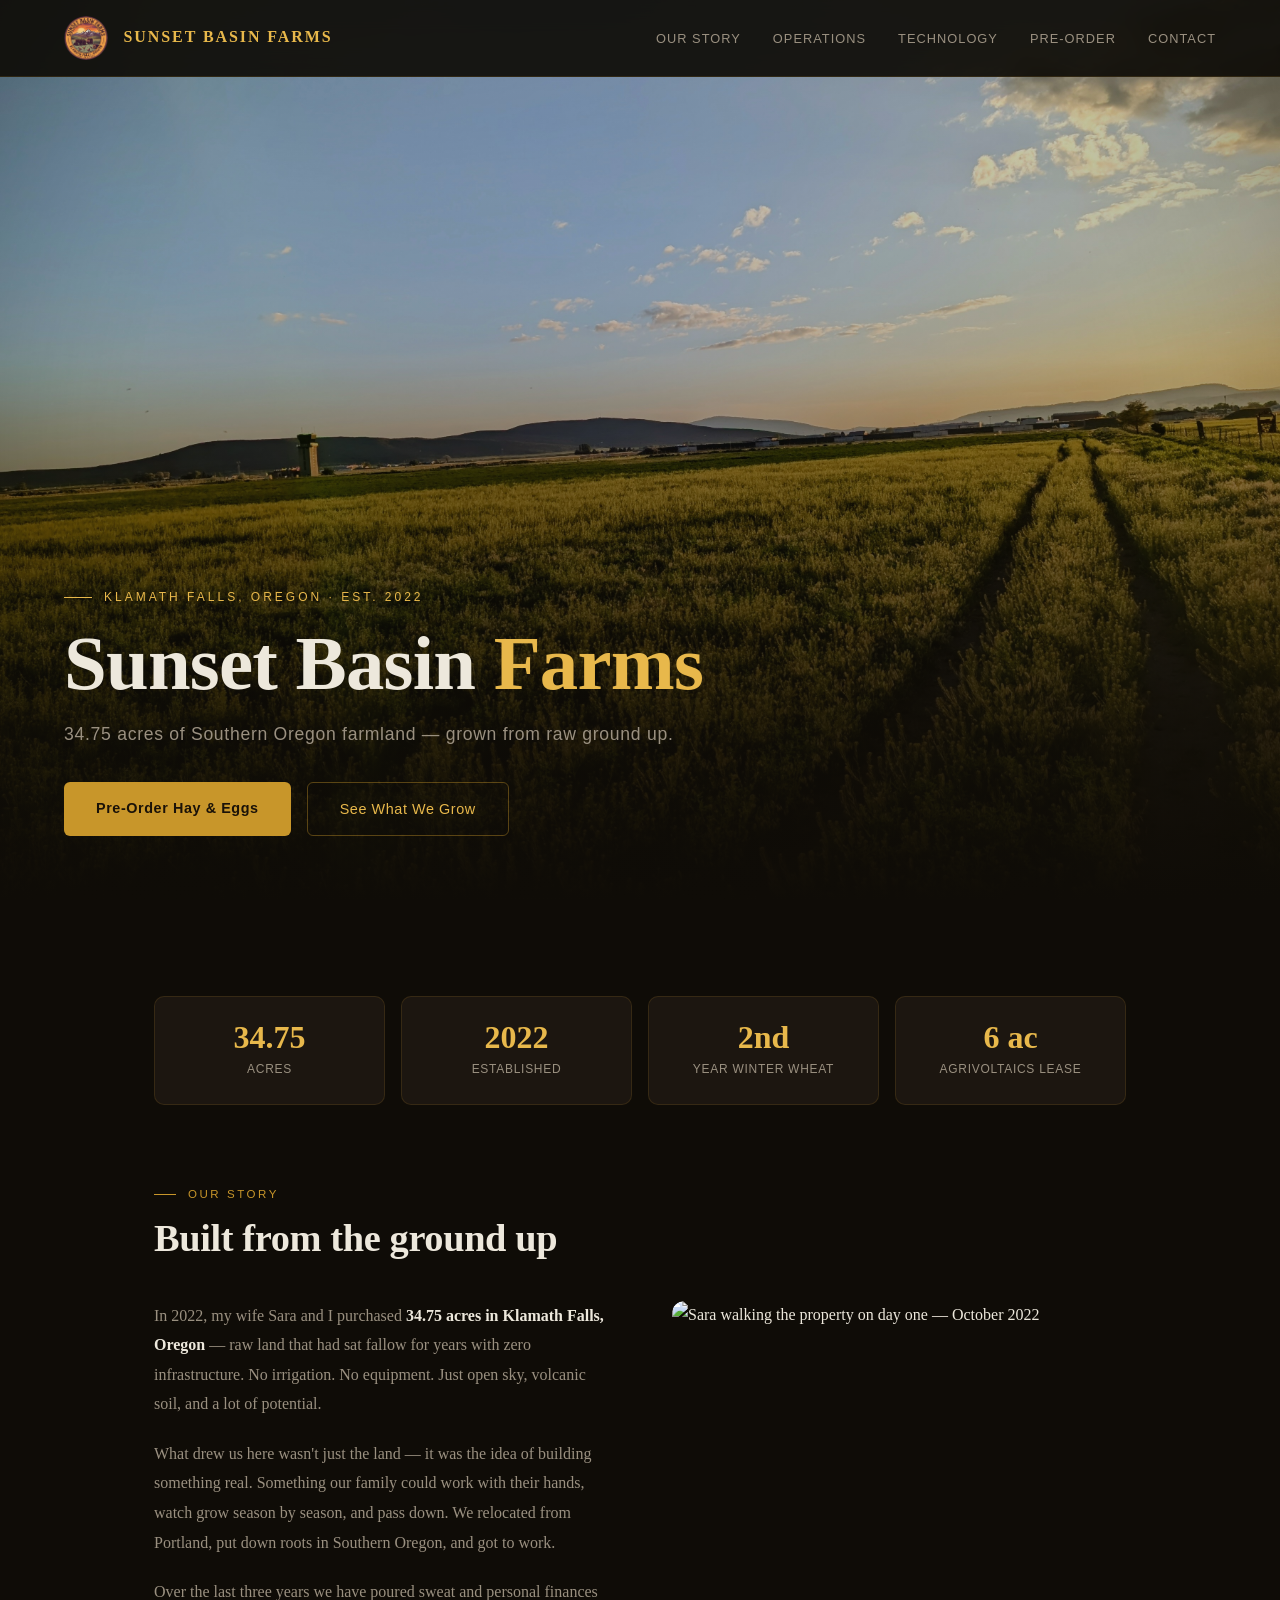
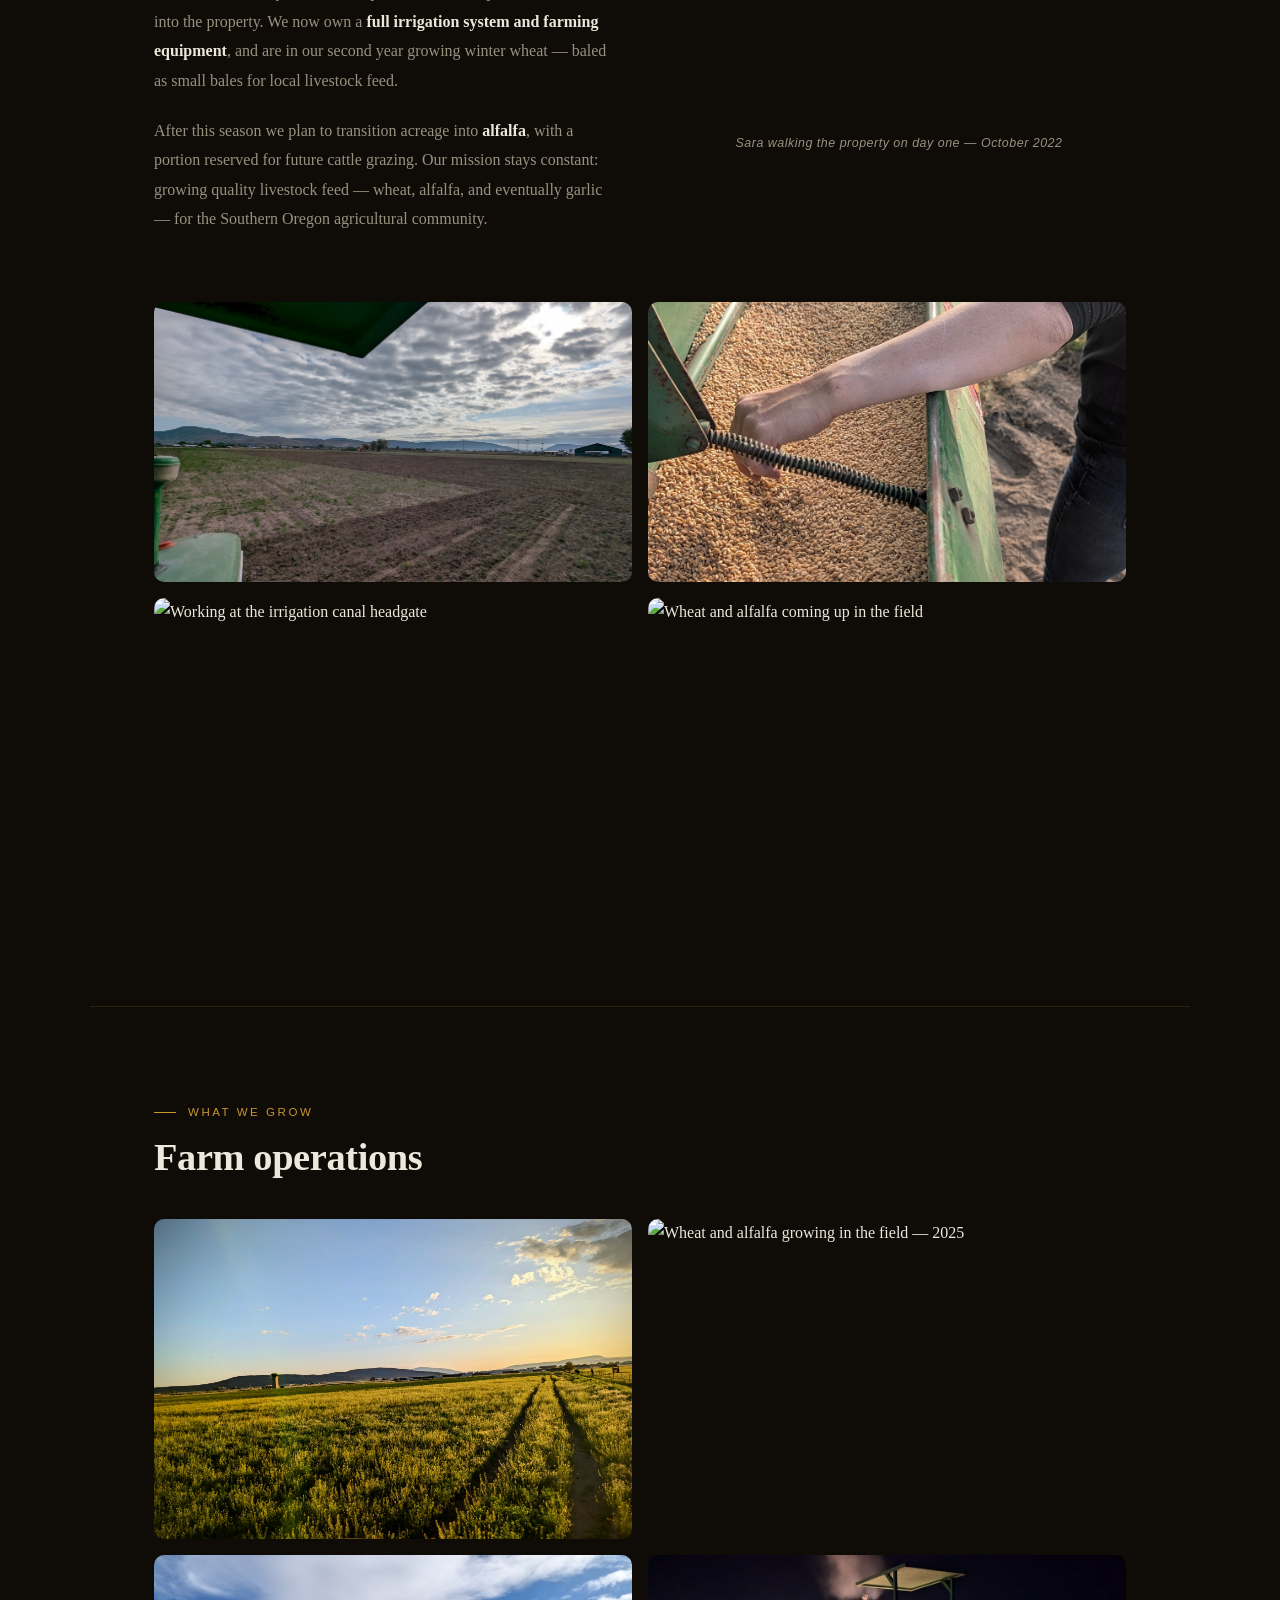
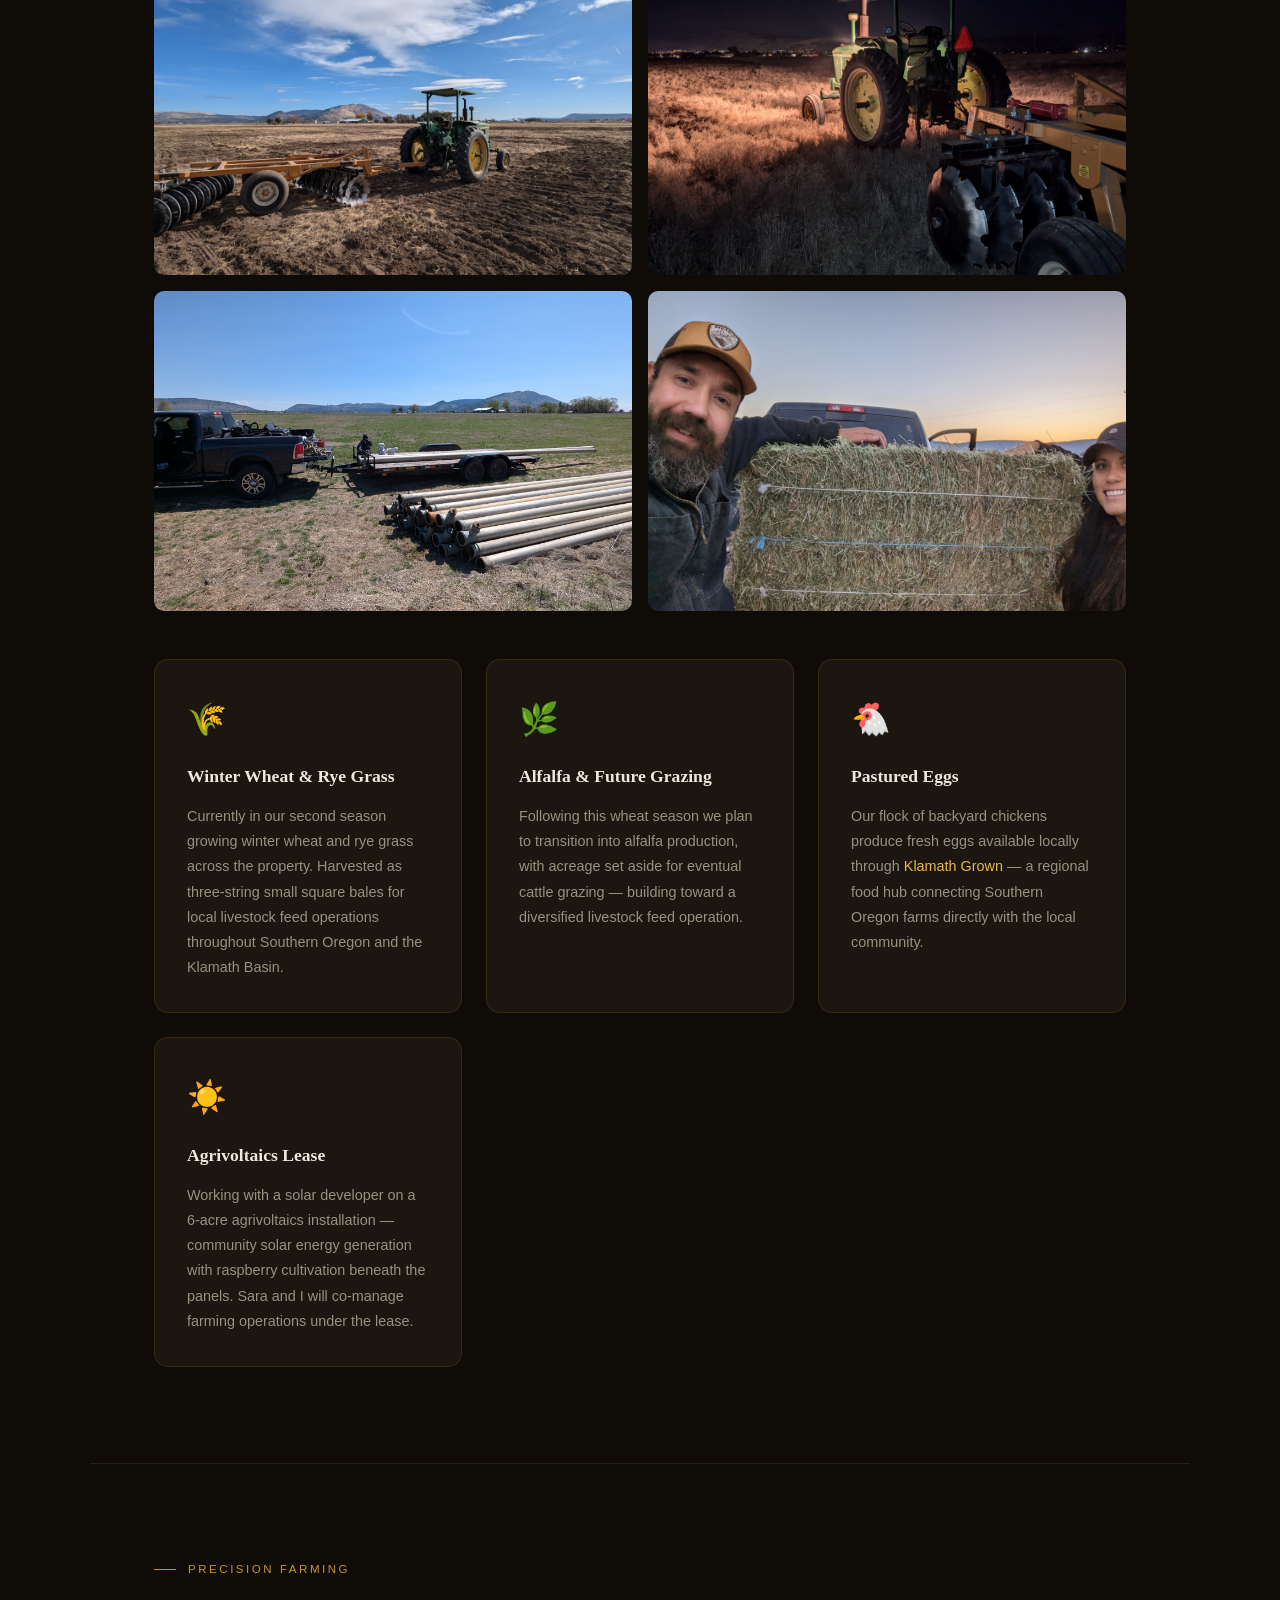
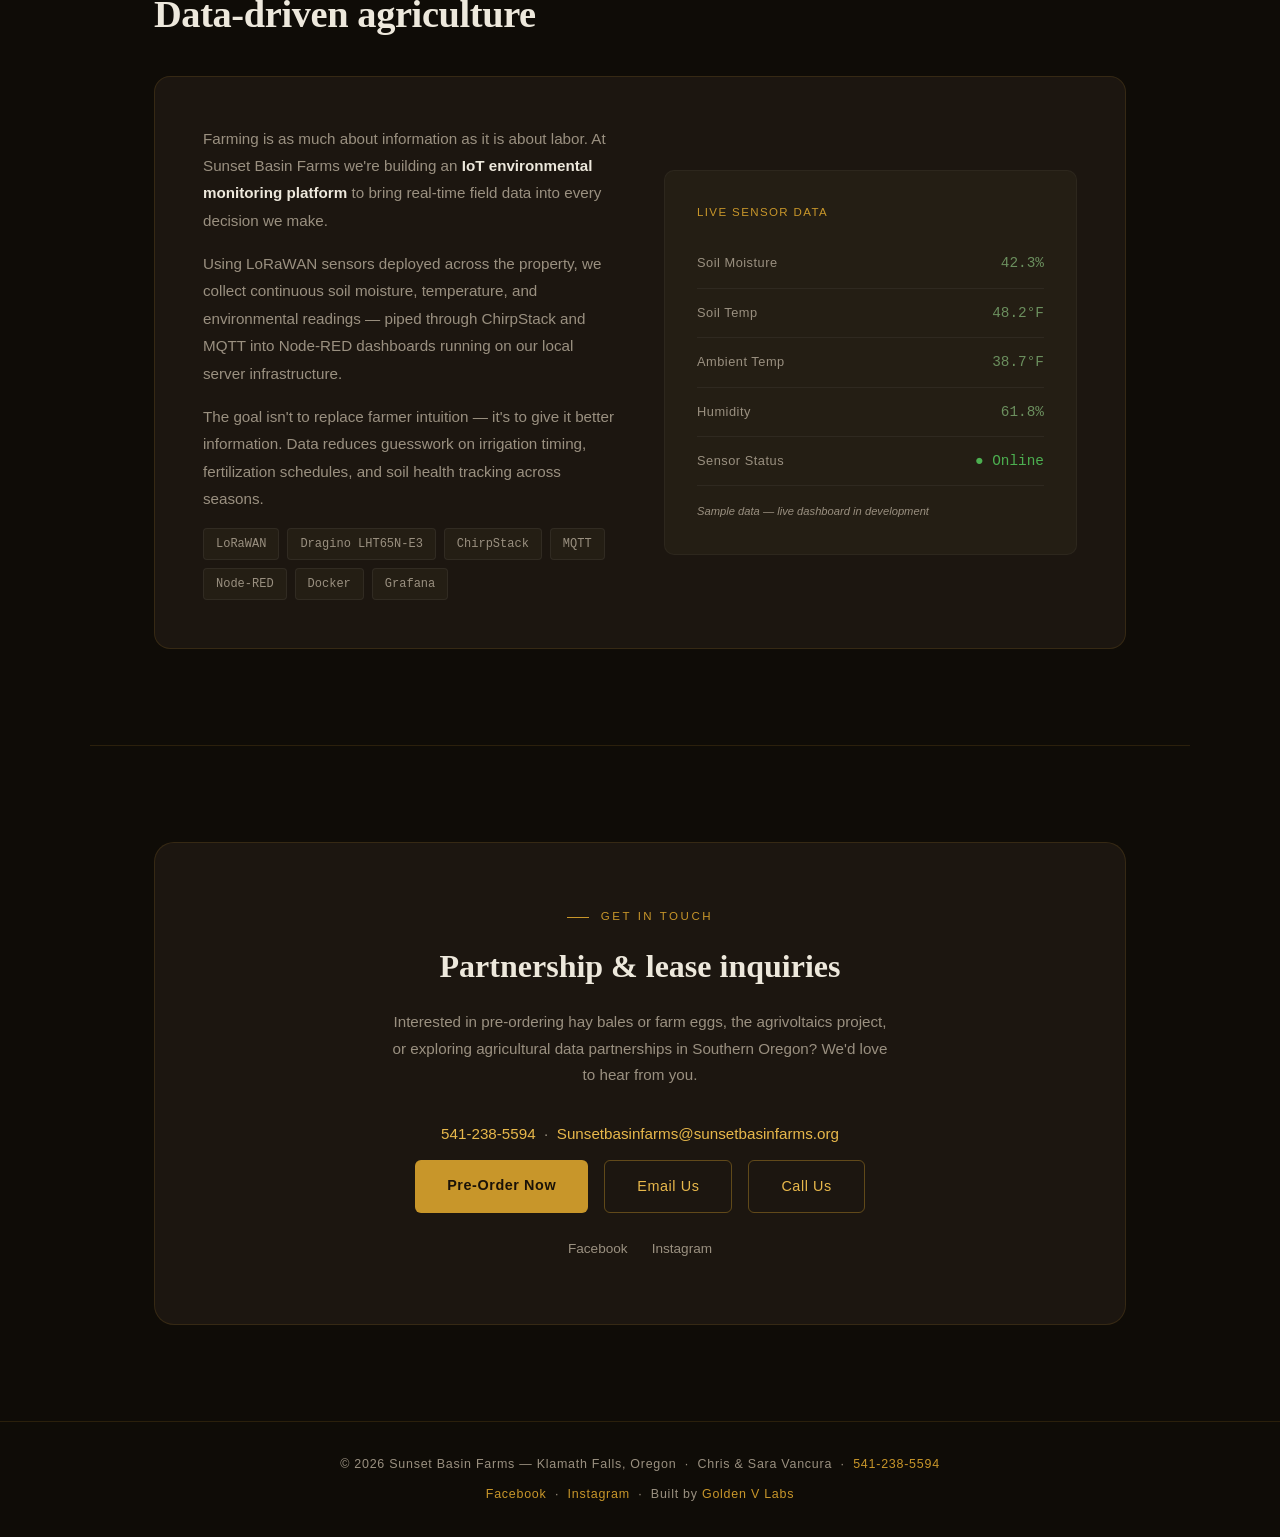
==== index.html @ 5cfccb56 "Add contact phone number, Facebook, and Instagram links - Add 541-238-5594 phone number to contact s" ====
<!DOCTYPE html>
<html lang="en">
<head>
<meta charset="UTF-8">
<meta name="viewport" content="width=device-width, initial-scale=1.0">
<title>Sunset Basin Farms — Hay Bales, Farm Eggs & Livestock Feed | Klamath Falls, Oregon</title>
<meta name="description" content="Sunset Basin Farms in Klamath Falls, Oregon — 34.75 acres growing winter wheat and rye grass hay bales for livestock feed. Pre-order small square bales and fresh farm eggs. Family-owned since 2022.">
<meta property="og:title" content="Sunset Basin Farms — Klamath Falls, Oregon">
<meta property="og:description" content="34.75 acres of Southern Oregon farmland. Winter wheat & rye grass hay bales, pastured eggs, and agrivoltaics. Pre-orders now open.">
<meta property="og:image" content="farm-wheat.jpg">
<meta property="og:type" content="website">
<meta name="twitter:card" content="summary_large_image">
<link rel="icon" type="image/png" href="Sunset_Basin_New_Logo.png">
<style>
  * { margin: 0; padding: 0; box-sizing: border-box; }

  :root {
    --gold:    #C8962A;
    --gold2:   #E8B84B;
    --earth:   #3B2A1A;
    --dark:    #1A1208;
    --bg:      #0F0C07;
    --bg2:     #1C1610;
    --bg3:     #241E14;
    --green:   #4A6741;
    --green2:  #6B8F5E;
    --text:    #EDE8DC;
    --muted:   #9A9080;
    --border:  rgba(200,150,42,0.15);
  }

  html { scroll-behavior: smooth; }

  body {
    background: var(--bg);
    color: var(--text);
    font-family: 'Georgia', serif;
    line-height: 1.7;
    overflow-x: hidden;
  }

  /* NAV */
  nav {
    position: fixed;
    top: 0; left: 0; right: 0;
    z-index: 100;
    display: flex;
    justify-content: space-between;
    align-items: center;
    padding: 1rem 4rem;
    background: rgba(15,12,7,0.92);
    backdrop-filter: blur(12px);
    border-bottom: 1px solid var(--border);
  }

  .logo {
    font-size: 1rem;
    font-weight: 700;
    letter-spacing: 0.12em;
    color: var(--gold2);
    text-decoration: none;
    text-transform: uppercase;
    font-family: 'Georgia', serif;
  }

  nav ul { list-style: none; display: flex; gap: 2rem; }

  nav a {
    color: var(--muted);
    text-decoration: none;
    font-size: 0.8rem;
    letter-spacing: 0.08em;
    text-transform: uppercase;
    font-family: 'Segoe UI', sans-serif;
    transition: color 0.2s;
  }

  nav a:hover { color: var(--gold2); }

  .nav-toggle {
    display: none;
    background: none;
    border: none;
    cursor: pointer;
    padding: 0.5rem;
    z-index: 101;
  }

  .nav-toggle span {
    display: block;
    width: 22px;
    height: 2px;
    background: var(--gold2);
    margin: 5px 0;
    transition: transform 0.3s, opacity 0.3s;
  }

  .nav-toggle.open span:nth-child(1) { transform: rotate(45deg) translate(5px, 5px); }
  .nav-toggle.open span:nth-child(2) { opacity: 0; }
  .nav-toggle.open span:nth-child(3) { transform: rotate(-45deg) translate(5px, -5px); }

  /* HERO */
  .hero {
    height: 100vh;
    position: relative;
    display: flex;
    align-items: flex-end;
    overflow: hidden;
  }

  .hero-img {
    position: absolute;
    inset: 0;
    background: url('farm-wheat.jpg') center center / cover no-repeat;
  }

  .hero-overlay {
    position: absolute;
    inset: 0;
    background: linear-gradient(
      to bottom,
      rgba(15,12,7,0.2) 0%,
      rgba(15,12,7,0.3) 40%,
      rgba(15,12,7,0.85) 80%,
      rgba(15,12,7,1) 100%
    );
  }

  .hero-content {
    position: relative;
    z-index: 1;
    padding: 4rem;
    max-width: 800px;
  }

  .hero-eyebrow {
    font-size: 0.75rem;
    letter-spacing: 0.25em;
    text-transform: uppercase;
    color: var(--gold2);
    margin-bottom: 1rem;
    font-family: 'Segoe UI', sans-serif;
    display: flex;
    align-items: center;
    gap: 0.75rem;
  }

  .hero-eyebrow::before {
    content: '';
    display: block;
    width: 28px; height: 1px;
    background: var(--gold2);
  }

  h1 {
    font-size: clamp(2.5rem, 6vw, 5rem);
    font-weight: 700;
    line-height: 1.05;
    letter-spacing: -0.01em;
    margin-bottom: 1rem;
    color: var(--text);
  }

  h1 span { color: var(--gold2); }

  .hero-sub {
    font-size: 1.1rem;
    color: var(--muted);
    font-family: 'Segoe UI', sans-serif;
    letter-spacing: 0.04em;
  }

  /* SECTIONS */
  section {
    padding: 6rem 4rem;
    max-width: 1100px;
    margin: 0 auto;
  }

  .section-label {
    font-size: 0.72rem;
    letter-spacing: 0.22em;
    text-transform: uppercase;
    color: var(--gold);
    margin-bottom: 0.75rem;
    font-family: 'Segoe UI', sans-serif;
    display: flex;
    align-items: center;
    gap: 0.75rem;
  }

  .section-label::before {
    content: '';
    display: block;
    width: 22px; height: 1px;
    background: var(--gold);
  }

  .section-title {
    font-size: clamp(1.8rem, 3vw, 2.6rem);
    font-weight: 700;
    letter-spacing: -0.01em;
    margin-bottom: 2.5rem;
    line-height: 1.15;
    color: var(--text);
  }

  .divider {
    height: 1px;
    background: var(--border);
    max-width: 1100px;
    margin: 0 auto;
  }

  /* STORY */
  .story-grid {
    display: grid;
    grid-template-columns: 1fr 1fr;
    gap: 4rem;
    align-items: start;
  }

  .story-text p {
    color: var(--muted);
    margin-bottom: 1.25rem;
    font-size: 1rem;
    line-height: 1.85;
  }

  .story-text p strong { color: var(--text); }

  .story-img {
    border-radius: 12px;
    overflow: hidden;
    position: relative;
  }

  .story-img img {
    width: 100%;
    height: 420px;
    object-fit: cover;
    object-position: center;
    display: block;
    border-radius: 12px;
  }

  .story-img-caption {
    font-size: 0.78rem;
    color: var(--muted);
    font-family: 'Segoe UI', sans-serif;
    letter-spacing: 0.04em;
    margin-top: 0.75rem;
    text-align: center;
    font-style: italic;
  }

  /* STATS */
  .stats-row {
    display: grid;
    grid-template-columns: repeat(4, 1fr);
    gap: 1rem;
    margin-bottom: 5rem;
  }

  .stat-card {
    background: var(--bg2);
    border: 1px solid var(--border);
    border-radius: 10px;
    padding: 1.5rem;
    text-align: center;
  }

  .stat-number {
    font-size: 2rem;
    font-weight: 700;
    color: var(--gold2);
    line-height: 1;
    margin-bottom: 0.4rem;
  }

  .stat-label {
    font-size: 0.75rem;
    color: var(--muted);
    letter-spacing: 0.06em;
    text-transform: uppercase;
    font-family: 'Segoe UI', sans-serif;
  }

  /* PHOTO GRID */
  .photo-grid {
    display: grid;
    grid-template-columns: 1fr 1fr;
    gap: 1rem;
    margin-bottom: 2rem;
  }

  .photo-grid img {
    width: 100%;
    height: 280px;
    object-fit: cover;
    border-radius: 10px;
    display: block;
  }

  .photo-grid img.tall {
    height: 100%;
    grid-row: span 2;
  }

  /* FEATURE CARDS */
  .feature-grid {
    display: grid;
    grid-template-columns: repeat(auto-fit, minmax(280px, 1fr));
    gap: 1.5rem;
  }

  .feature-card {
    background: var(--bg2);
    border: 1px solid var(--border);
    border-radius: 14px;
    padding: 2rem;
    transition: border-color 0.2s, transform 0.2s;
  }

  .feature-card:hover {
    border-color: rgba(200,150,42,0.35);
    transform: translateY(-2px);
  }

  .feature-icon {
    font-size: 2rem;
    margin-bottom: 1rem;
  }

  .feature-title {
    font-size: 1.1rem;
    font-weight: 700;
    color: var(--text);
    margin-bottom: 0.75rem;
  }

  .feature-desc {
    color: var(--muted);
    font-size: 0.9rem;
    line-height: 1.75;
    font-family: 'Segoe UI', sans-serif;
  }

  /* IOT SECTION */
  .iot-inner {
    background: var(--bg2);
    border: 1px solid var(--border);
    border-radius: 16px;
    padding: 3rem;
    display: grid;
    grid-template-columns: 1fr 1fr;
    gap: 3rem;
    align-items: center;
  }

  .iot-text p {
    color: var(--muted);
    font-size: 0.95rem;
    line-height: 1.8;
    margin-bottom: 1rem;
    font-family: 'Segoe UI', sans-serif;
  }

  .iot-stack {
    display: flex;
    flex-wrap: wrap;
    gap: 0.5rem;
    margin-top: 1rem;
  }

  .stack-tag {
    padding: 0.3rem 0.75rem;
    background: var(--bg3);
    border: 1px solid rgba(255,255,255,0.06);
    border-radius: 4px;
    font-size: 0.75rem;
    color: var(--muted);
    font-family: 'Consolas', monospace;
  }

  .iot-visual {
    background: var(--bg3);
    border-radius: 10px;
    padding: 2rem;
    border: 1px solid rgba(255,255,255,0.04);
  }

  .iot-metric {
    display: flex;
    justify-content: space-between;
    align-items: center;
    padding: 0.75rem 0;
    border-bottom: 1px solid rgba(255,255,255,0.05);
  }

  .iot-metric:last-child { border-bottom: none; }

  .iot-metric-label {
    font-size: 0.8rem;
    color: var(--muted);
    font-family: 'Segoe UI', sans-serif;
    letter-spacing: 0.04em;
  }

  .iot-metric-value {
    font-size: 0.9rem;
    color: var(--green2);
    font-family: 'Consolas', monospace;
  }

  /* CONTACT */
  .contact-inner {
    background: var(--bg2);
    border: 1px solid var(--border);
    border-radius: 20px;
    padding: 4rem;
    text-align: center;
  }

  .contact-title {
    font-size: clamp(1.5rem, 2.5vw, 2rem);
    font-weight: 700;
    margin-bottom: 1rem;
    color: var(--text);
  }

  .contact-desc {
    color: var(--muted);
    max-width: 500px;
    margin: 0 auto 2rem;
    font-family: 'Segoe UI', sans-serif;
    font-size: 0.95rem;
    line-height: 1.75;
  }

  .contact-links {
    display: flex;
    justify-content: center;
    gap: 1rem;
    flex-wrap: wrap;
  }

  .btn-primary {
    padding: 0.85rem 2rem;
    background: var(--gold);
    color: var(--dark);
    font-weight: 700;
    font-size: 0.9rem;
    letter-spacing: 0.04em;
    text-decoration: none;
    border-radius: 6px;
    font-family: 'Segoe UI', sans-serif;
    transition: background 0.2s, transform 0.15s;
  }

  .btn-primary:hover { background: var(--gold2); transform: translateY(-1px); }

  .btn-secondary {
    padding: 0.85rem 2rem;
    border: 1px solid rgba(200,150,42,0.4);
    color: var(--gold2);
    font-size: 0.9rem;
    letter-spacing: 0.04em;
    text-decoration: none;
    border-radius: 6px;
    font-family: 'Segoe UI', sans-serif;
    transition: border-color 0.2s, transform 0.15s;
  }

  .btn-secondary:hover { border-color: var(--gold2); transform: translateY(-1px); }

  /* FOOTER */
  footer {
    text-align: center;
    padding: 2rem 4rem;
    border-top: 1px solid var(--border);
    color: var(--muted);
    font-size: 0.78rem;
    letter-spacing: 0.06em;
    font-family: 'Segoe UI', sans-serif;
  }

  footer a { color: var(--gold); text-decoration: none; }
  footer a:hover { color: var(--gold2); }

  /* RESPONSIVE */
  @media (max-width: 768px) {
    nav { padding: 1rem 1.5rem; }
    .nav-toggle { display: block; }
    nav ul {
      display: none;
      position: absolute;
      top: 100%;
      left: 0;
      right: 0;
      flex-direction: column;
      background: rgba(15,12,7,0.97);
      padding: 1.5rem;
      gap: 0;
      border-bottom: 1px solid var(--border);
    }
    nav ul.open { display: flex; }
    nav ul li { padding: 0.75rem 0; border-bottom: 1px solid var(--border); }
    nav ul li:last-child { border-bottom: none; }
    .hero-content { padding: 2rem 1.5rem; }
    section { padding: 4rem 1.5rem; }
    .story-grid { grid-template-columns: 1fr; gap: 2rem; }
    .stats-row { grid-template-columns: 1fr 1fr; }
    .iot-inner { grid-template-columns: 1fr; }
    .photo-grid { grid-template-columns: 1fr; }
    .contact-inner { padding: 2.5rem 1.5rem; }
    footer { padding: 1.5rem; }
  }
</style>
</head>
<body>

<!-- NAV -->
<nav>
  <a href="#" class="logo">
    <img src="Sunset_Basin_New_Logo.png" alt="Sunset Basin Farms" style="height:44px; width:44px; border-radius:50%; object-fit:cover; vertical-align:middle; margin-right:0.6rem;">
    Sunset Basin Farms
  </a>
  <button class="nav-toggle" aria-label="Toggle menu">
    <span></span><span></span><span></span>
  </button>
  <ul>
    <li><a href="#story">Our Story</a></li>
    <li><a href="#operations">Operations</a></li>
    <li><a href="#iot">Technology</a></li>
    <li><a href="preorder.html">Pre-Order</a></li>
    <li><a href="#contact">Contact</a></li>
  </ul>
</nav>

<!-- HERO -->
<div class="hero">
  <div class="hero-img"></div>
  <div class="hero-overlay"></div>
  <div class="hero-content">
    <div class="hero-eyebrow">Klamath Falls, Oregon · Est. 2022</div>
    <h1>Sunset Basin <span>Farms</span></h1>
    <p class="hero-sub">34.75 acres of Southern Oregon farmland — grown from raw ground up.</p>
    <div style="margin-top: 2rem; display: flex; gap: 1rem; flex-wrap: wrap;">
      <a href="preorder.html" class="btn-primary">Pre-Order Hay &amp; Eggs</a>
      <a href="#operations" class="btn-secondary">See What We Grow</a>
    </div>
  </div>
</div>

<!-- STATS -->
<section>
  <div class="stats-row">
    <div class="stat-card">
      <div class="stat-number">34.75</div>
      <div class="stat-label">Acres</div>
    </div>
    <div class="stat-card">
      <div class="stat-number">2022</div>
      <div class="stat-label">Established</div>
    </div>
    <div class="stat-card">
      <div class="stat-number">2nd</div>
      <div class="stat-label">Year Winter Wheat</div>
    </div>
    <div class="stat-card">
      <div class="stat-number">6 ac</div>
      <div class="stat-label">Agrivoltaics Lease</div>
    </div>
  </div>

  <!-- STORY -->
  <div id="story">
    <div class="section-label">Our Story</div>
    <h2 class="section-title">Built from the ground up</h2>
    <div class="story-grid">
      <div class="story-text">
        <p>
          In 2022, my wife Sara and I purchased <strong>34.75 acres in Klamath Falls, Oregon</strong> — 
          raw land that had sat fallow for years with zero infrastructure. No irrigation. No equipment. 
          Just open sky, volcanic soil, and a lot of potential.
        </p>
        <p>
          What drew us here wasn't just the land — it was the idea of building something real. 
          Something our family could work with their hands, watch grow season by season, 
          and pass down. We relocated from Portland, put down roots in Southern Oregon, 
          and got to work.
        </p>
        <p>
          Over the last three years we have poured sweat and personal finances into the property. 
          We now own a <strong>full irrigation system and farming equipment</strong>, and are in our 
          second year growing winter wheat — baled as small bales for local livestock feed.
        </p>
        <p>
          After this season we plan to transition acreage into <strong>alfalfa</strong>, 
          with a portion reserved for future cattle grazing. Our mission stays constant: 
          growing quality livestock feed — wheat, alfalfa, and eventually garlic — 
          for the Southern Oregon agricultural community.
        </p>
      </div>
      <div class="story-img">
        <img src="farm-day1.jpg" alt="Sara walking the property on day one — October 2022" loading="lazy" />
        <p class="story-img-caption">Sara walking the property on day one — October 2022</p>
      </div>
    </div>

    <div class="photo-grid" style="margin-top: 3rem;">
      <img src="groundprep.jpg" alt="Prepping the field from the tractor — Klamath Basin" style="height:280px;" loading="lazy" />
      <img src="seedindrill.jpg" alt="Loading seed into the drill for planting" style="height:280px;" loading="lazy" />
      <img src="boylookingcanal.jpg" alt="Working at the irrigation canal headgate" style="height:280px;" loading="lazy" />
      <img src="WheatAlfalfa2025.jpg" alt="Wheat and alfalfa coming up in the field" style="height:280px;" loading="lazy" />
    </div>
  </div>
</section>

<div class="divider"></div>

<!-- OPERATIONS -->
<section id="operations">
  <div class="section-label">What We Grow</div>
  <h2 class="section-title">Farm operations</h2>

  <div class="photo-grid" style="margin-bottom: 3rem;">
    <img src="farm-wheat.jpg" alt="Winter wheat at golden hour" style="height:320px;" loading="lazy" />
    <img src="WheatAlfalfa2025.jpg" alt="Wheat and alfalfa growing in the field — 2025" style="height:320px;" loading="lazy" />
    <img src="farm-tractor.jpg" alt="Discing the field for planting" style="height:320px;" loading="lazy" />
    <img src="nighthardwork.jpg" alt="Running the tractor late into the night" style="height:320px;" loading="lazy" />
    <img src="farm-irrigation.jpg" alt="Irrigation system delivery" style="height:320px;" loading="lazy" />
    <img src="baleforsale.jpg" alt="Chris and Sara with a finished hay bale" style="height:320px;" loading="lazy" />
  </div>

  <div class="feature-grid">
    <div class="feature-card">
      <div class="feature-icon">🌾</div>
      <div class="feature-title">Winter Wheat &amp; Rye Grass</div>
      <p class="feature-desc">
        Currently in our second season growing winter wheat and rye grass across the property.
        Harvested as three-string small square bales for local livestock feed operations throughout
        Southern Oregon and the Klamath Basin.
      </p>
    </div>
    <div class="feature-card">
      <div class="feature-icon">🌿</div>
      <div class="feature-title">Alfalfa & Future Grazing</div>
      <p class="feature-desc">
        Following this wheat season we plan to transition into alfalfa production, 
        with acreage set aside for eventual cattle grazing — building toward a 
        diversified livestock feed operation.
      </p>
    </div>
    <div class="feature-card">
      <div class="feature-icon">🐔</div>
      <div class="feature-title">Pastured Eggs</div>
      <p class="feature-desc">
        Our flock of backyard chickens produce fresh eggs available locally through 
        <a href="https://klamathgrown.org" target="_blank" style="color:var(--gold2); text-decoration:none;">Klamath Grown</a> — 
        a regional food hub connecting Southern Oregon farms directly with the local community.
      </p>
    </div>
    <div class="feature-card">
      <div class="feature-icon">☀️</div>
      <div class="feature-title">Agrivoltaics Lease</div>
      <p class="feature-desc">
        Working with a solar developer on a 6-acre agrivoltaics installation — 
        community solar energy generation with raspberry cultivation beneath the panels. 
        Sara and I will co-manage farming operations under the lease.
      </p>
    </div>
  </div>
</section>

<div class="divider"></div>

<!-- IOT -->
<section id="iot">
  <div class="section-label">Precision Farming</div>
  <h2 class="section-title">Data-driven agriculture</h2>
  <div class="iot-inner">
    <div class="iot-text">
      <p>
        Farming is as much about information as it is about labor. At Sunset Basin Farms 
        we're building an <strong style="color: var(--text);">IoT environmental monitoring platform</strong> to bring 
        real-time field data into every decision we make.
      </p>
      <p>
        Using LoRaWAN sensors deployed across the property, we collect continuous 
        soil moisture, temperature, and environmental readings — piped through 
        ChirpStack and MQTT into Node-RED dashboards running on our local server infrastructure.
      </p>
      <p>
        The goal isn't to replace farmer intuition — it's to give it better information. 
        Data reduces guesswork on irrigation timing, fertilization schedules, 
        and soil health tracking across seasons.
      </p>
      <div class="iot-stack">
        <span class="stack-tag">LoRaWAN</span>
        <span class="stack-tag">Dragino LHT65N-E3</span>
        <span class="stack-tag">ChirpStack</span>
        <span class="stack-tag">MQTT</span>
        <span class="stack-tag">Node-RED</span>
        <span class="stack-tag">Docker</span>
        <span class="stack-tag">Grafana</span>
      </div>
    </div>
    <div class="iot-visual">
      <p style="font-size:0.72rem; letter-spacing:0.12em; text-transform:uppercase; color:var(--gold); font-family:'Segoe UI',sans-serif; margin-bottom:1rem;">Live Sensor Data</p>
      <div class="iot-metric">
        <span class="iot-metric-label">Soil Moisture</span>
        <span class="iot-metric-value">42.3%</span>
      </div>
      <div class="iot-metric">
        <span class="iot-metric-label">Soil Temp</span>
        <span class="iot-metric-value">48.2°F</span>
      </div>
      <div class="iot-metric">
        <span class="iot-metric-label">Ambient Temp</span>
        <span class="iot-metric-value">38.7°F</span>
      </div>
      <div class="iot-metric">
        <span class="iot-metric-label">Humidity</span>
        <span class="iot-metric-value">61.8%</span>
      </div>
      <div class="iot-metric">
        <span class="iot-metric-label">Sensor Status</span>
        <span class="iot-metric-value" style="color:#4CAF50;">● Online</span>
      </div>
      <p style="font-size:0.7rem; color:var(--muted); font-family:'Segoe UI',sans-serif; margin-top:1rem; font-style:italic;">Sample data — live dashboard in development</p>
    </div>
  </div>
</section>

<div class="divider"></div>

<!-- CONTACT -->
<section id="contact">
  <div class="contact-inner">
    <div class="section-label" style="justify-content:center;">Get in Touch</div>
    <h2 class="contact-title">Partnership & lease inquiries</h2>
    <p class="contact-desc">
      Interested in pre-ordering hay bales or farm eggs, the agrivoltaics project,
      or exploring agricultural data partnerships in Southern Oregon?
      We'd love to hear from you.
    </p>
    <p class="contact-desc" style="margin-bottom: 0.75rem;">
      <a href="tel:+15412385594" style="color: var(--gold2); text-decoration: none;">541-238-5594</a>
      &nbsp;&middot;&nbsp;
      <a href="mailto:Sunsetbasinfarms@sunsetbasinfarms.org" style="color: var(--gold2); text-decoration: none;">Sunsetbasinfarms@sunsetbasinfarms.org</a>
    </p>
    <div class="contact-links" style="margin-bottom: 1.5rem;">
      <a href="preorder.html" class="btn-primary">Pre-Order Now</a>
      <a href="mailto:Sunsetbasinfarms@sunsetbasinfarms.org" class="btn-secondary">Email Us</a>
      <a href="tel:+15412385594" class="btn-secondary">Call Us</a>
    </div>
    <div style="display:flex; justify-content:center; gap:1.5rem;">
      <a href="https://www.facebook.com/SunsetBasinFarms" target="_blank" style="color:var(--muted); text-decoration:none; font-family:'Segoe UI',sans-serif; font-size:0.85rem; transition:color 0.2s;" onmouseover="this.style.color='var(--gold2)'" onmouseout="this.style.color='var(--muted)'">Facebook</a>
      <a href="https://www.instagram.com/sunsetbasinfarmsllc/" target="_blank" style="color:var(--muted); text-decoration:none; font-family:'Segoe UI',sans-serif; font-size:0.85rem; transition:color 0.2s;" onmouseover="this.style.color='var(--gold2)'" onmouseout="this.style.color='var(--muted)'">Instagram</a>
    </div>
  </div>
</section>

<footer>
  <p>&copy; 2026 Sunset Basin Farms — Klamath Falls, Oregon &nbsp;&middot;&nbsp; Chris &amp; Sara Vancura &nbsp;&middot;&nbsp; <a href="tel:+15412385594">541-238-5594</a></p>
  <p style="margin-top:0.5rem;">
    <a href="https://www.facebook.com/SunsetBasinFarms" target="_blank">Facebook</a>
    &nbsp;&middot;&nbsp;
    <a href="https://www.instagram.com/sunsetbasinfarmsllc/" target="_blank">Instagram</a>
    &nbsp;&middot;&nbsp;
    Built by <a href="https://goldenvlabs.github.io">Golden V Labs</a>
  </p>
</footer>

<script>
  const toggle = document.querySelector('.nav-toggle');
  const menu = document.querySelector('nav ul');
  toggle.addEventListener('click', () => {
    toggle.classList.toggle('open');
    menu.classList.toggle('open');
  });
  menu.querySelectorAll('a').forEach(link => {
    link.addEventListener('click', () => {
      toggle.classList.remove('open');
      menu.classList.remove('open');
    });
  });
</script>

</body>
</html>
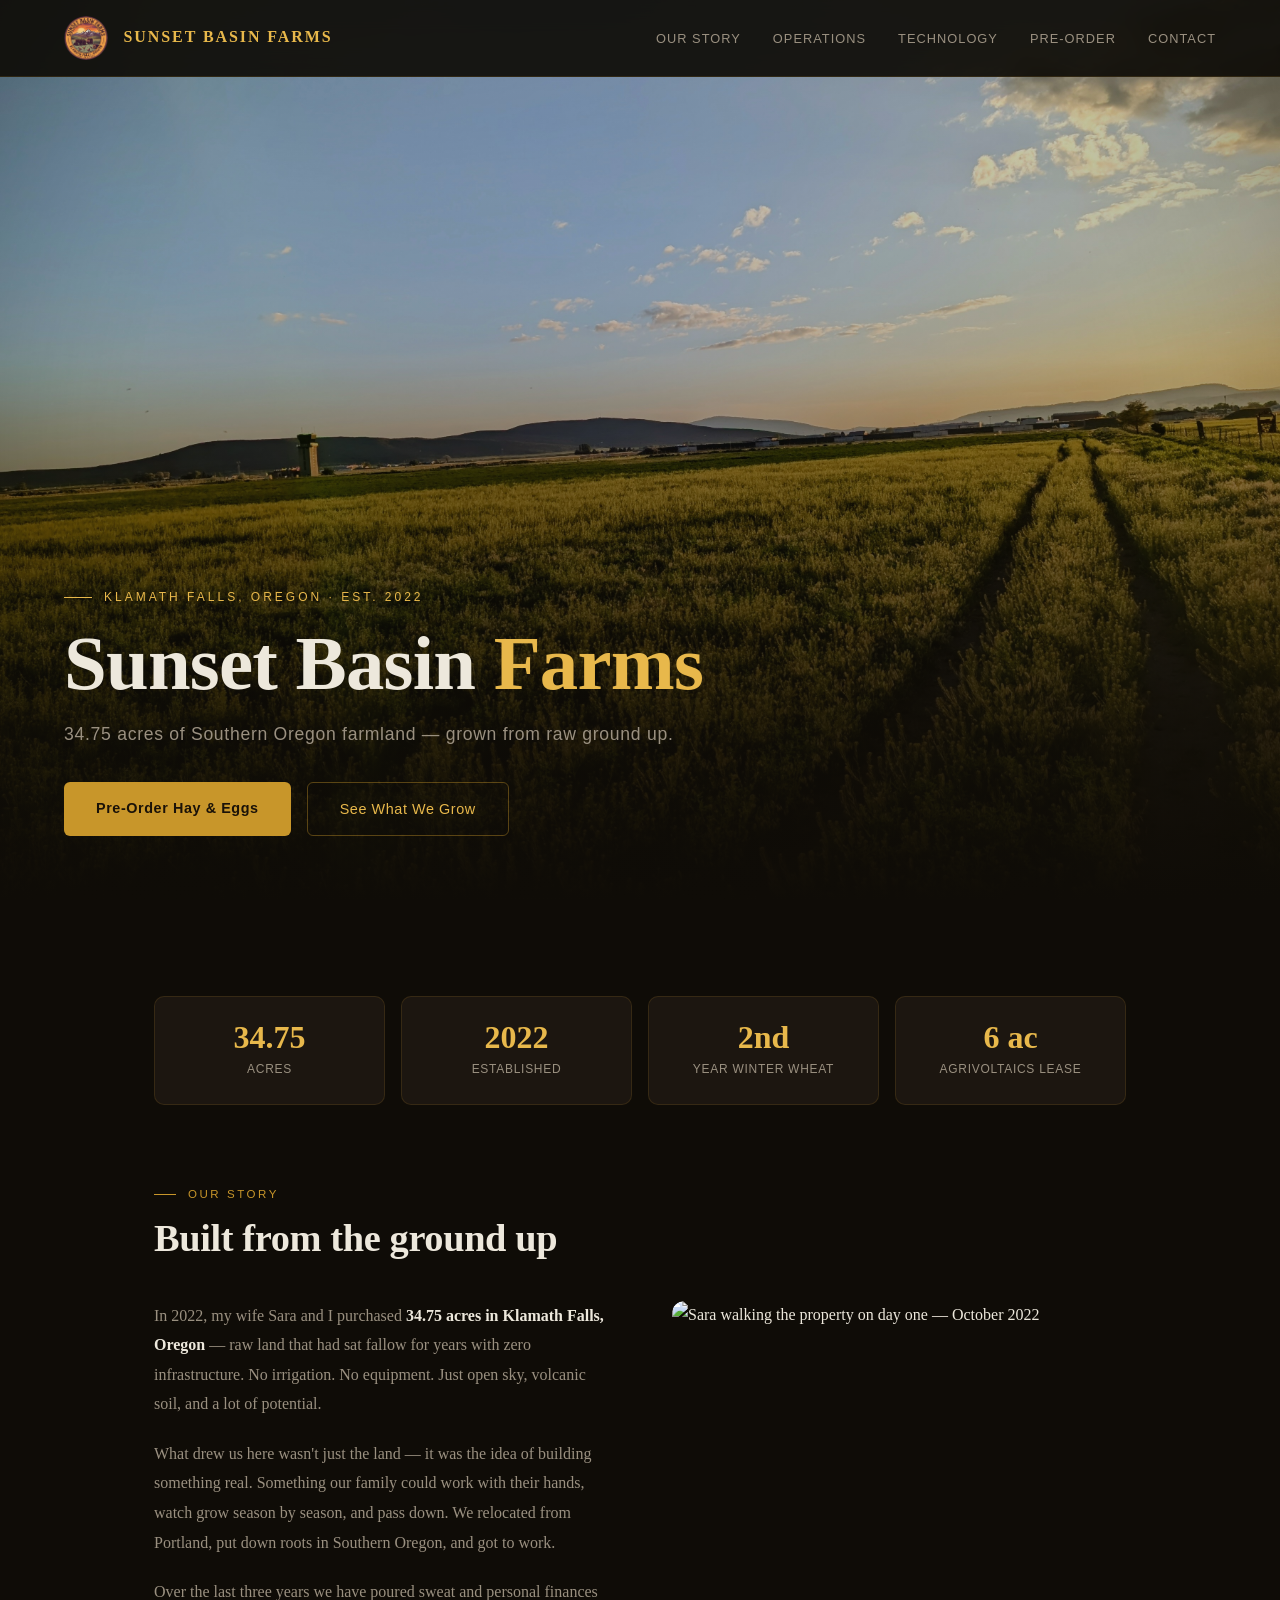
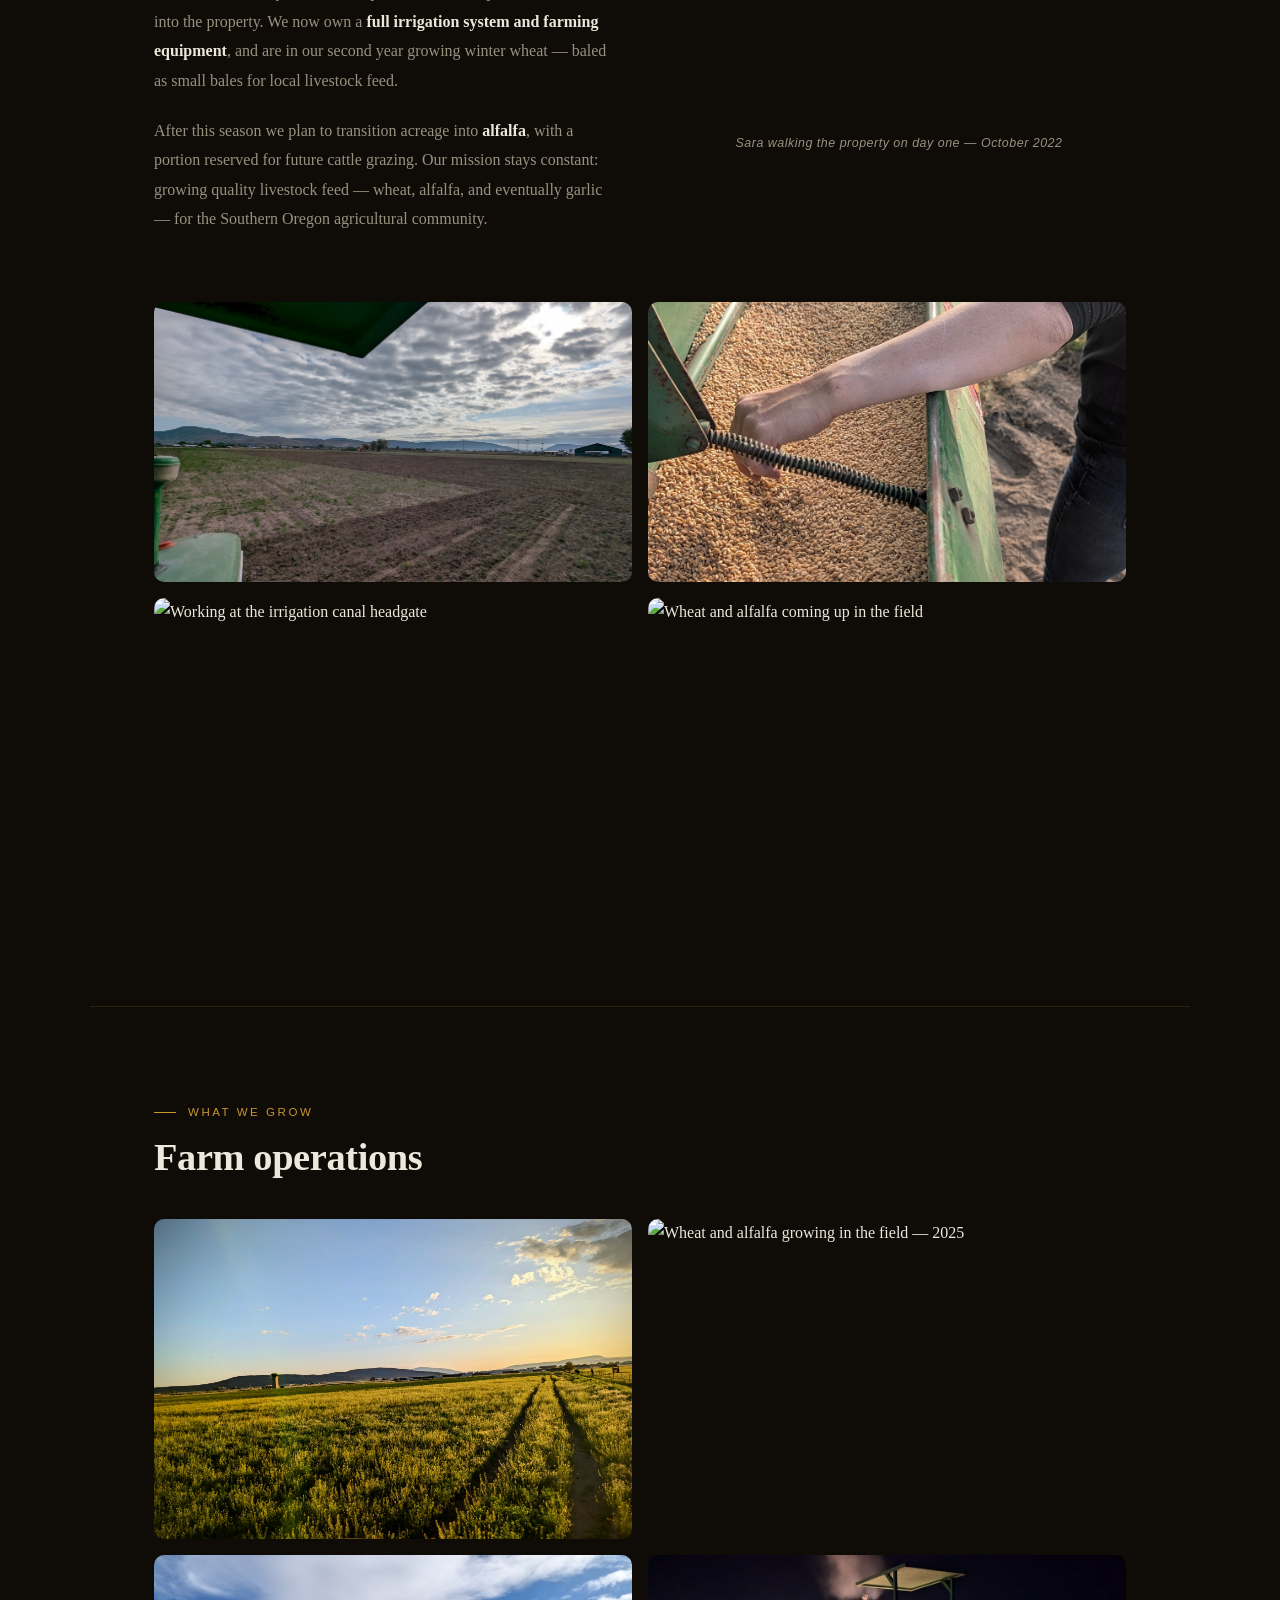
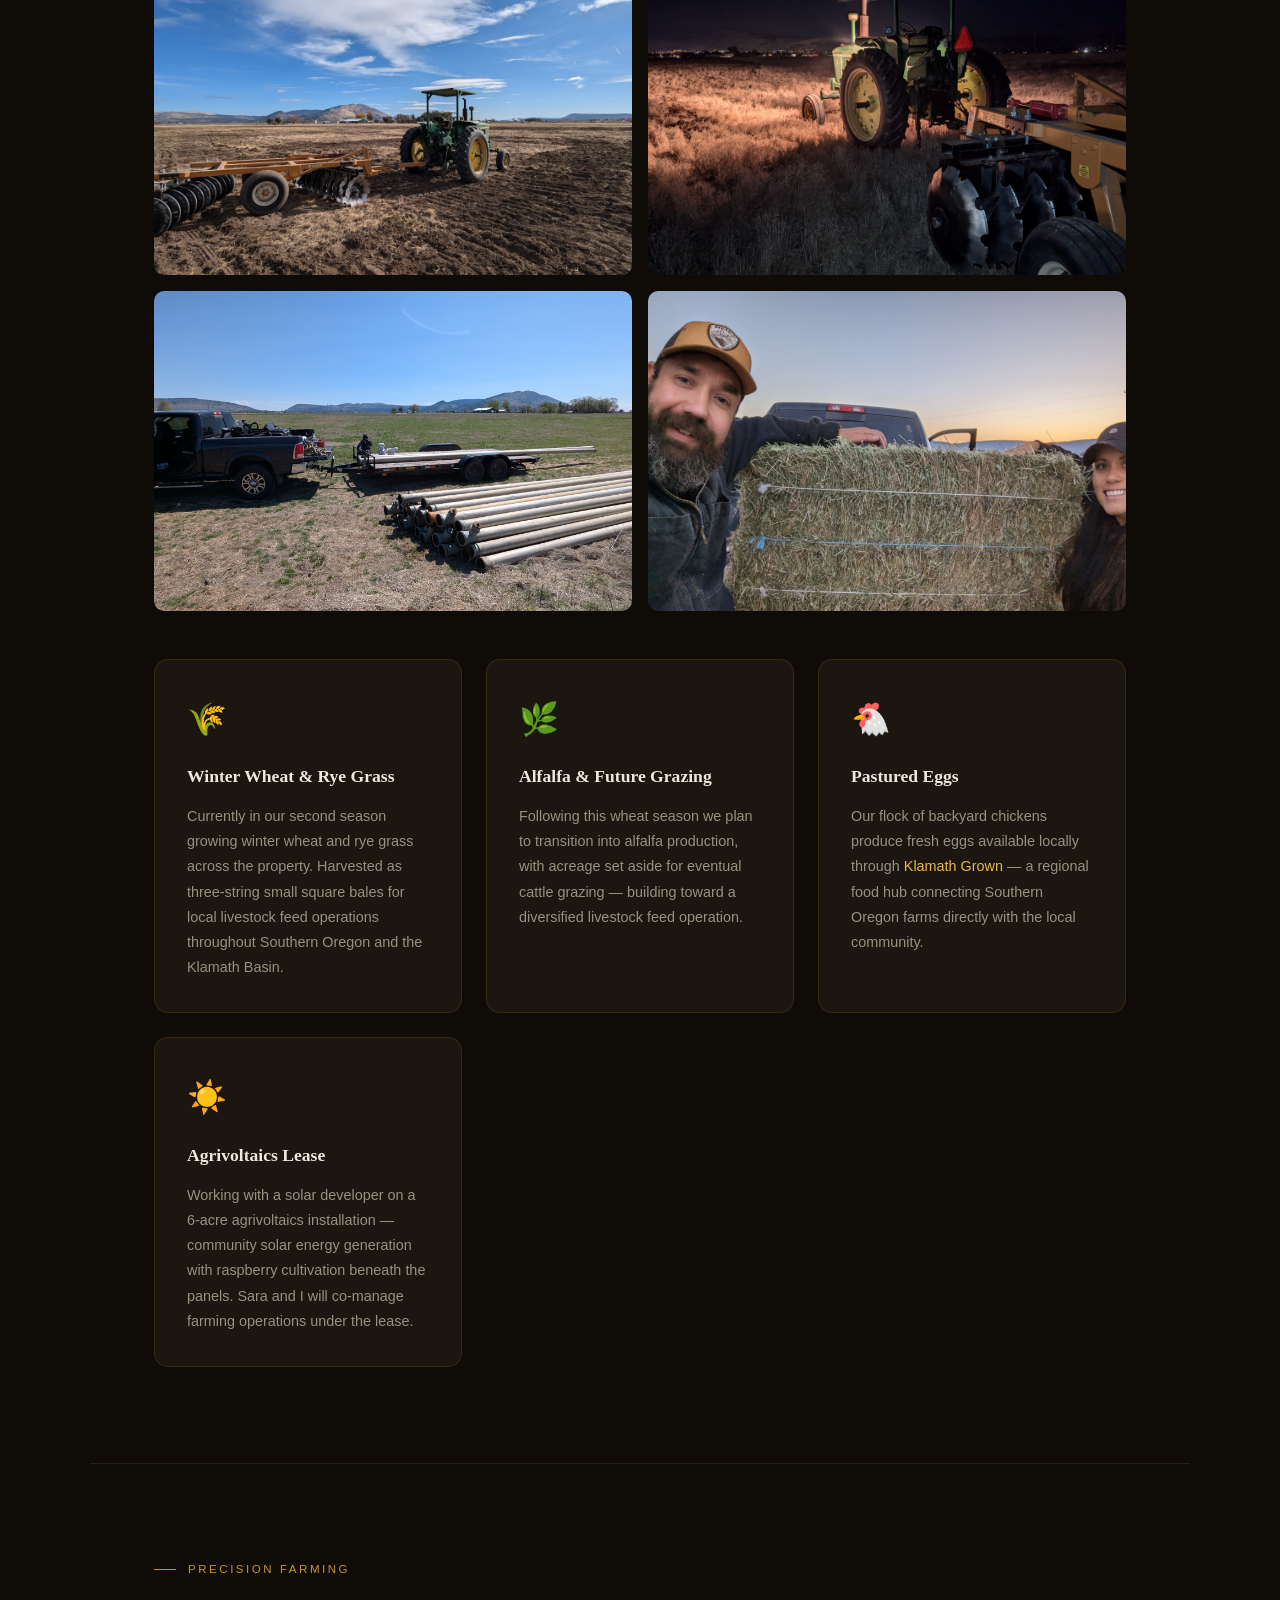
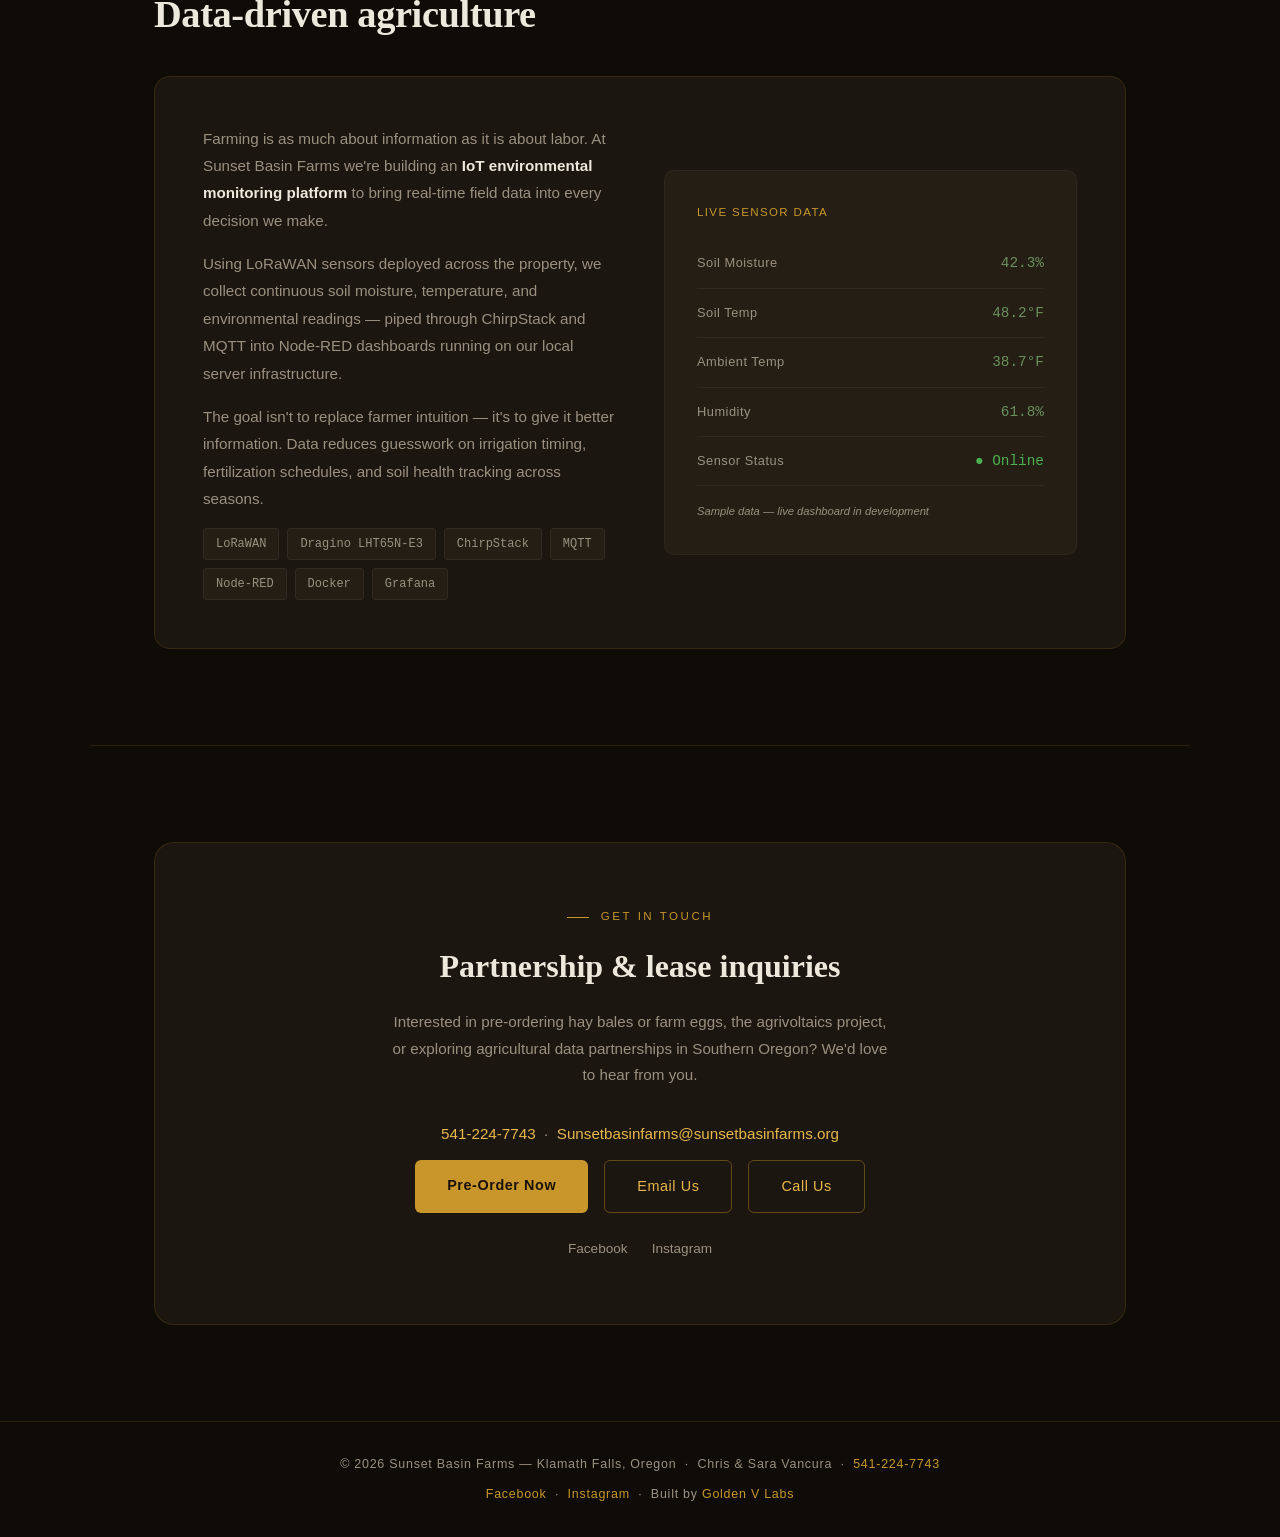
==== commit af16d8b9: "Update contact phone number to 541-224-7743 Co-Authored-By: Claude Opus 4.6 (1M context) <noreply@an" ====
--- a/index.html
+++ b/index.html
@@ -747,14 +747,14 @@
       We'd love to hear from you.
     </p>
     <p class="contact-desc" style="margin-bottom: 0.75rem;">
-      <a href="tel:+15412385594" style="color: var(--gold2); text-decoration: none;">541-238-5594</a>
+      <a href="tel:+15412247743" style="color: var(--gold2); text-decoration: none;">541-224-7743</a>
       &nbsp;&middot;&nbsp;
       <a href="mailto:Sunsetbasinfarms@sunsetbasinfarms.org" style="color: var(--gold2); text-decoration: none;">Sunsetbasinfarms@sunsetbasinfarms.org</a>
     </p>
     <div class="contact-links" style="margin-bottom: 1.5rem;">
       <a href="preorder.html" class="btn-primary">Pre-Order Now</a>
       <a href="mailto:Sunsetbasinfarms@sunsetbasinfarms.org" class="btn-secondary">Email Us</a>
-      <a href="tel:+15412385594" class="btn-secondary">Call Us</a>
+      <a href="tel:+15412247743" class="btn-secondary">Call Us</a>
     </div>
     <div style="display:flex; justify-content:center; gap:1.5rem;">
       <a href="https://www.facebook.com/SunsetBasinFarms" target="_blank" style="color:var(--muted); text-decoration:none; font-family:'Segoe UI',sans-serif; font-size:0.85rem; transition:color 0.2s;" onmouseover="this.style.color='var(--gold2)'" onmouseout="this.style.color='var(--muted)'">Facebook</a>
@@ -764,7 +764,7 @@
 </section>
 
 <footer>
-  <p>&copy; 2026 Sunset Basin Farms — Klamath Falls, Oregon &nbsp;&middot;&nbsp; Chris &amp; Sara Vancura &nbsp;&middot;&nbsp; <a href="tel:+15412385594">541-238-5594</a></p>
+  <p>&copy; 2026 Sunset Basin Farms — Klamath Falls, Oregon &nbsp;&middot;&nbsp; Chris &amp; Sara Vancura &nbsp;&middot;&nbsp; <a href="tel:+15412247743">541-224-7743</a></p>
   <p style="margin-top:0.5rem;">
     <a href="https://www.facebook.com/SunsetBasinFarms" target="_blank">Facebook</a>
     &nbsp;&middot;&nbsp;
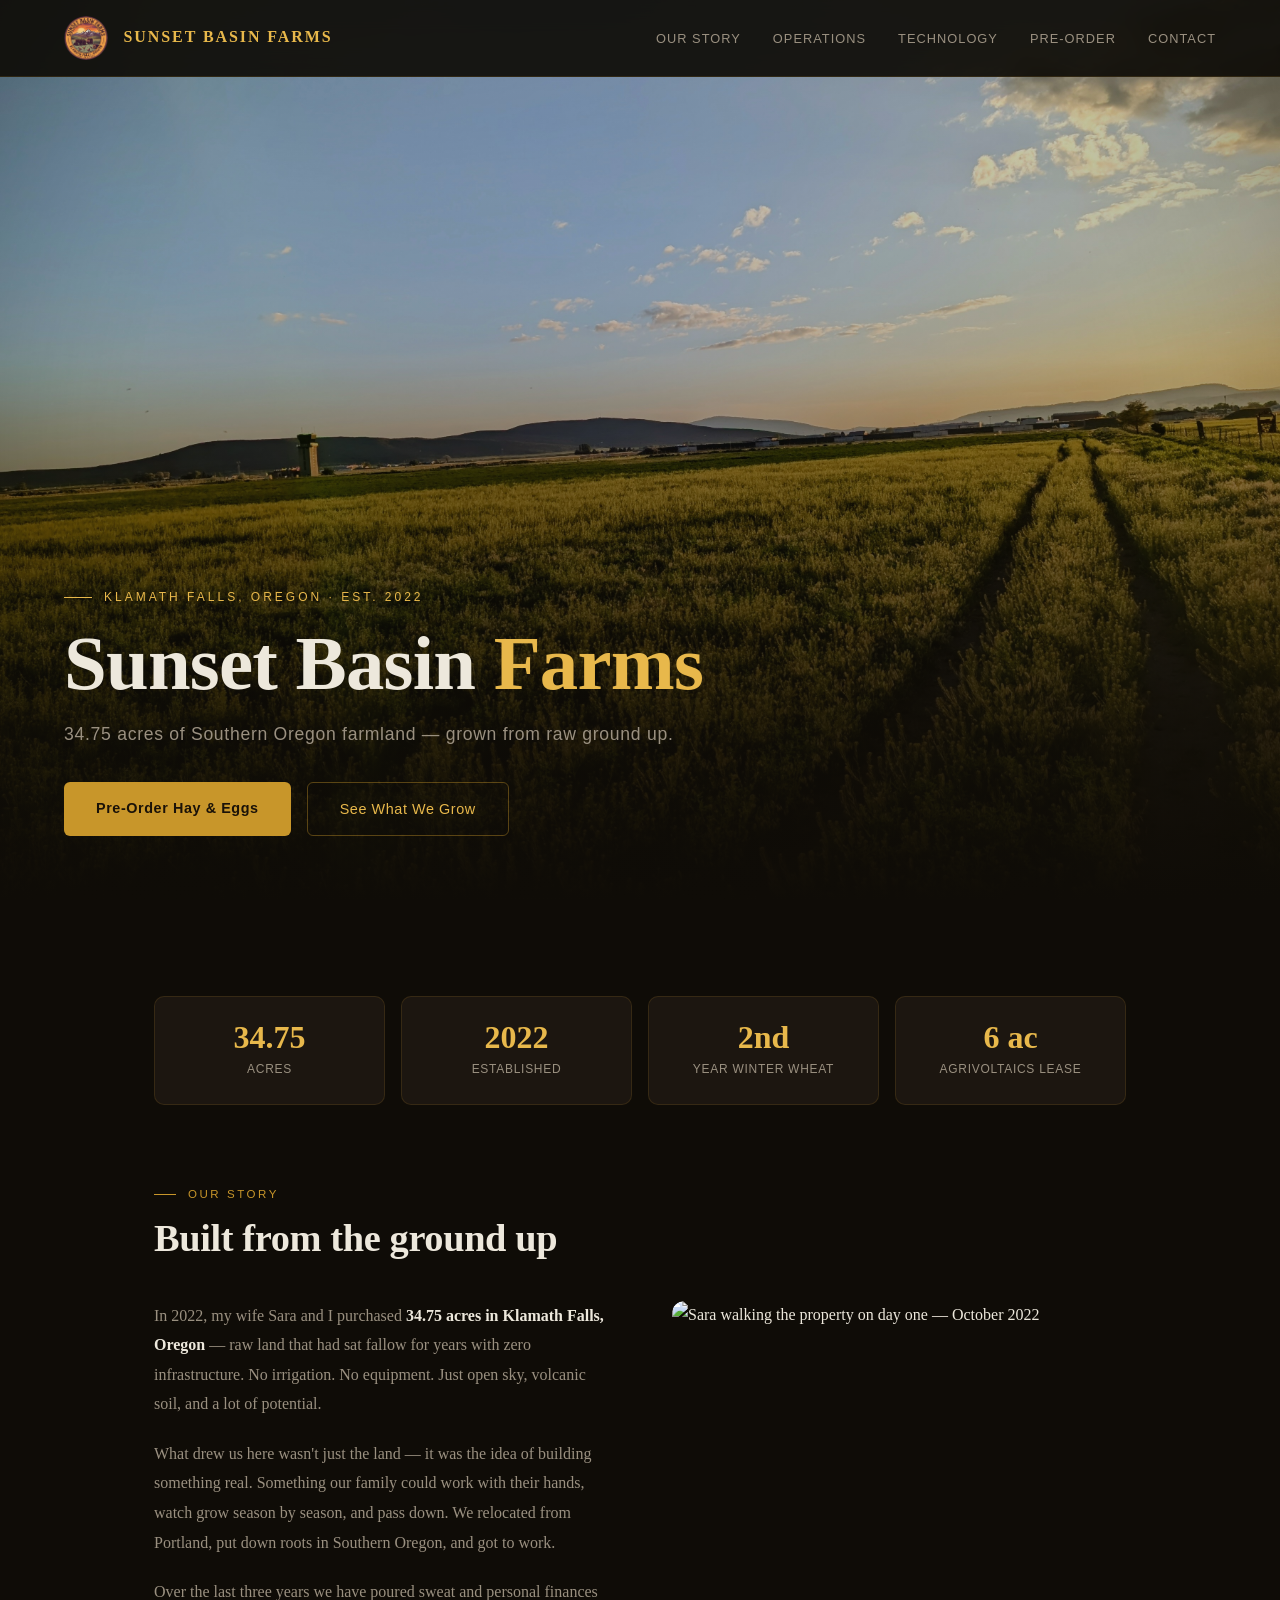
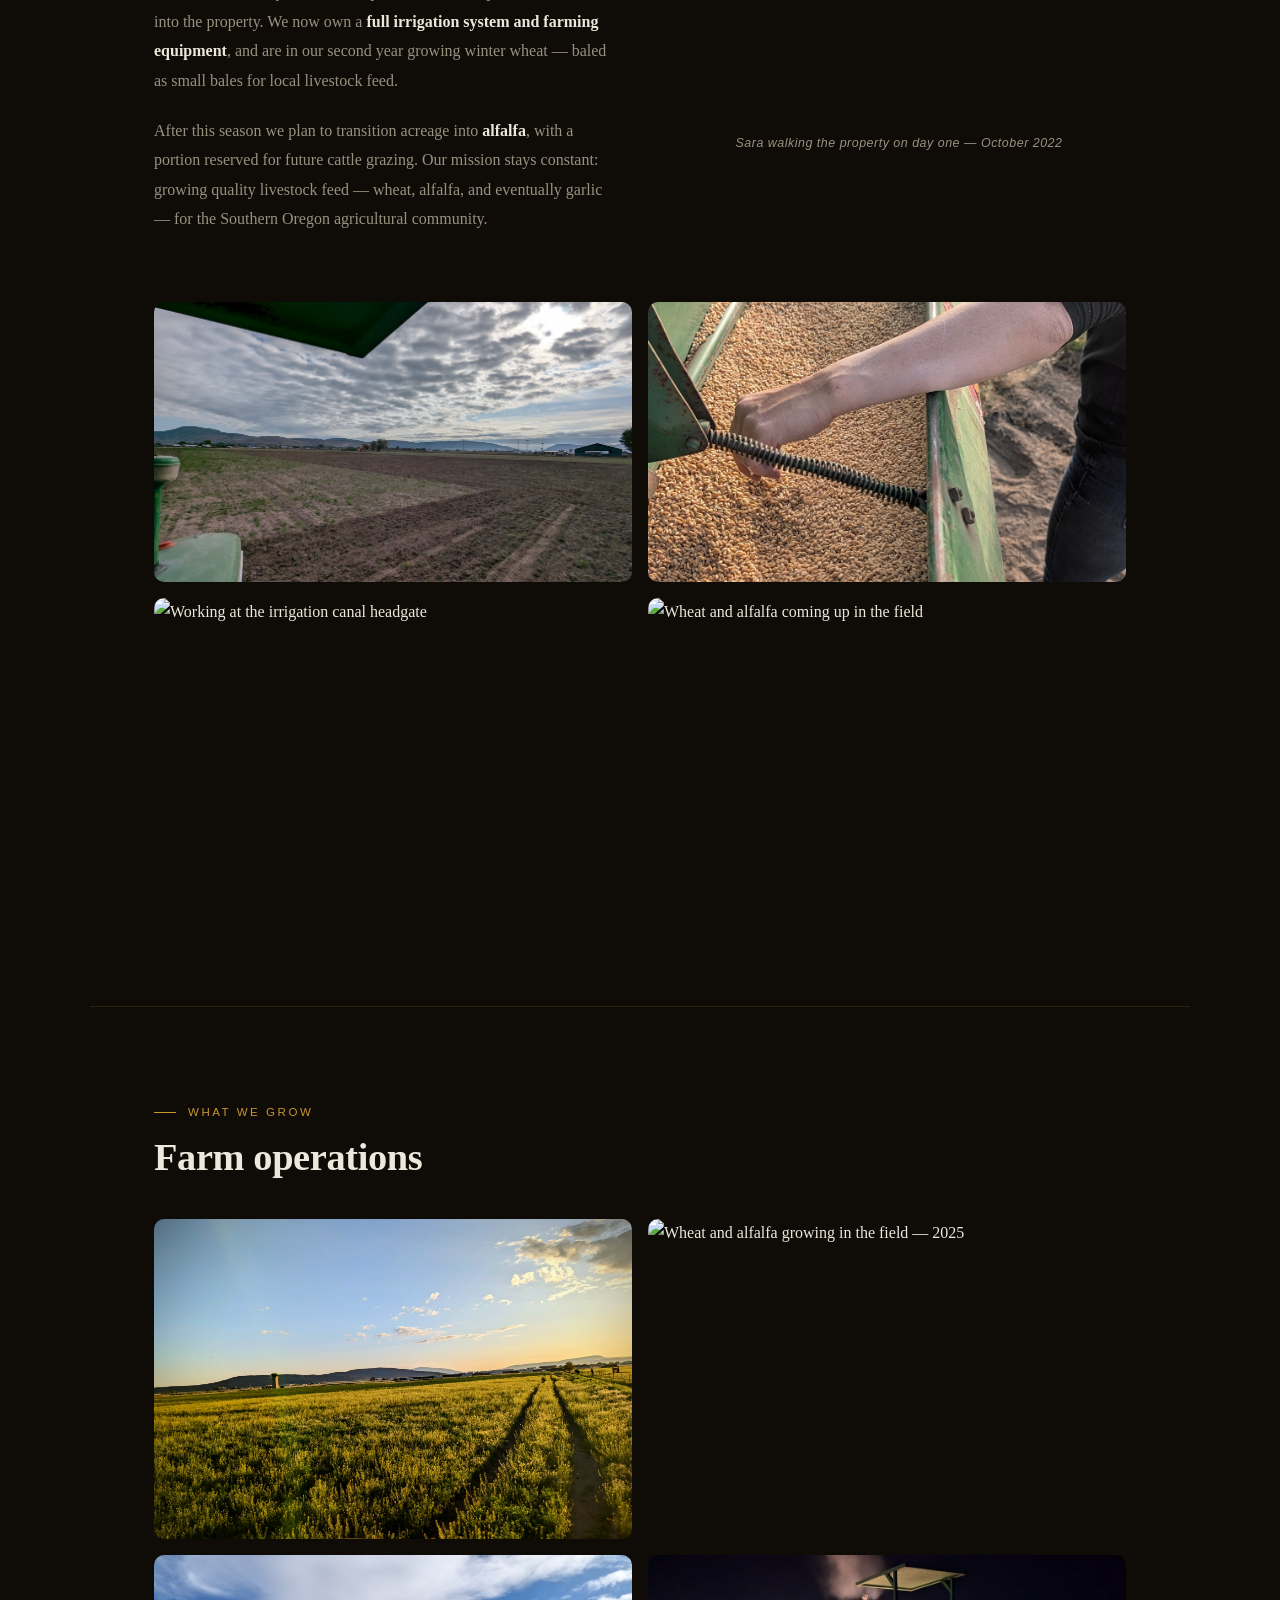
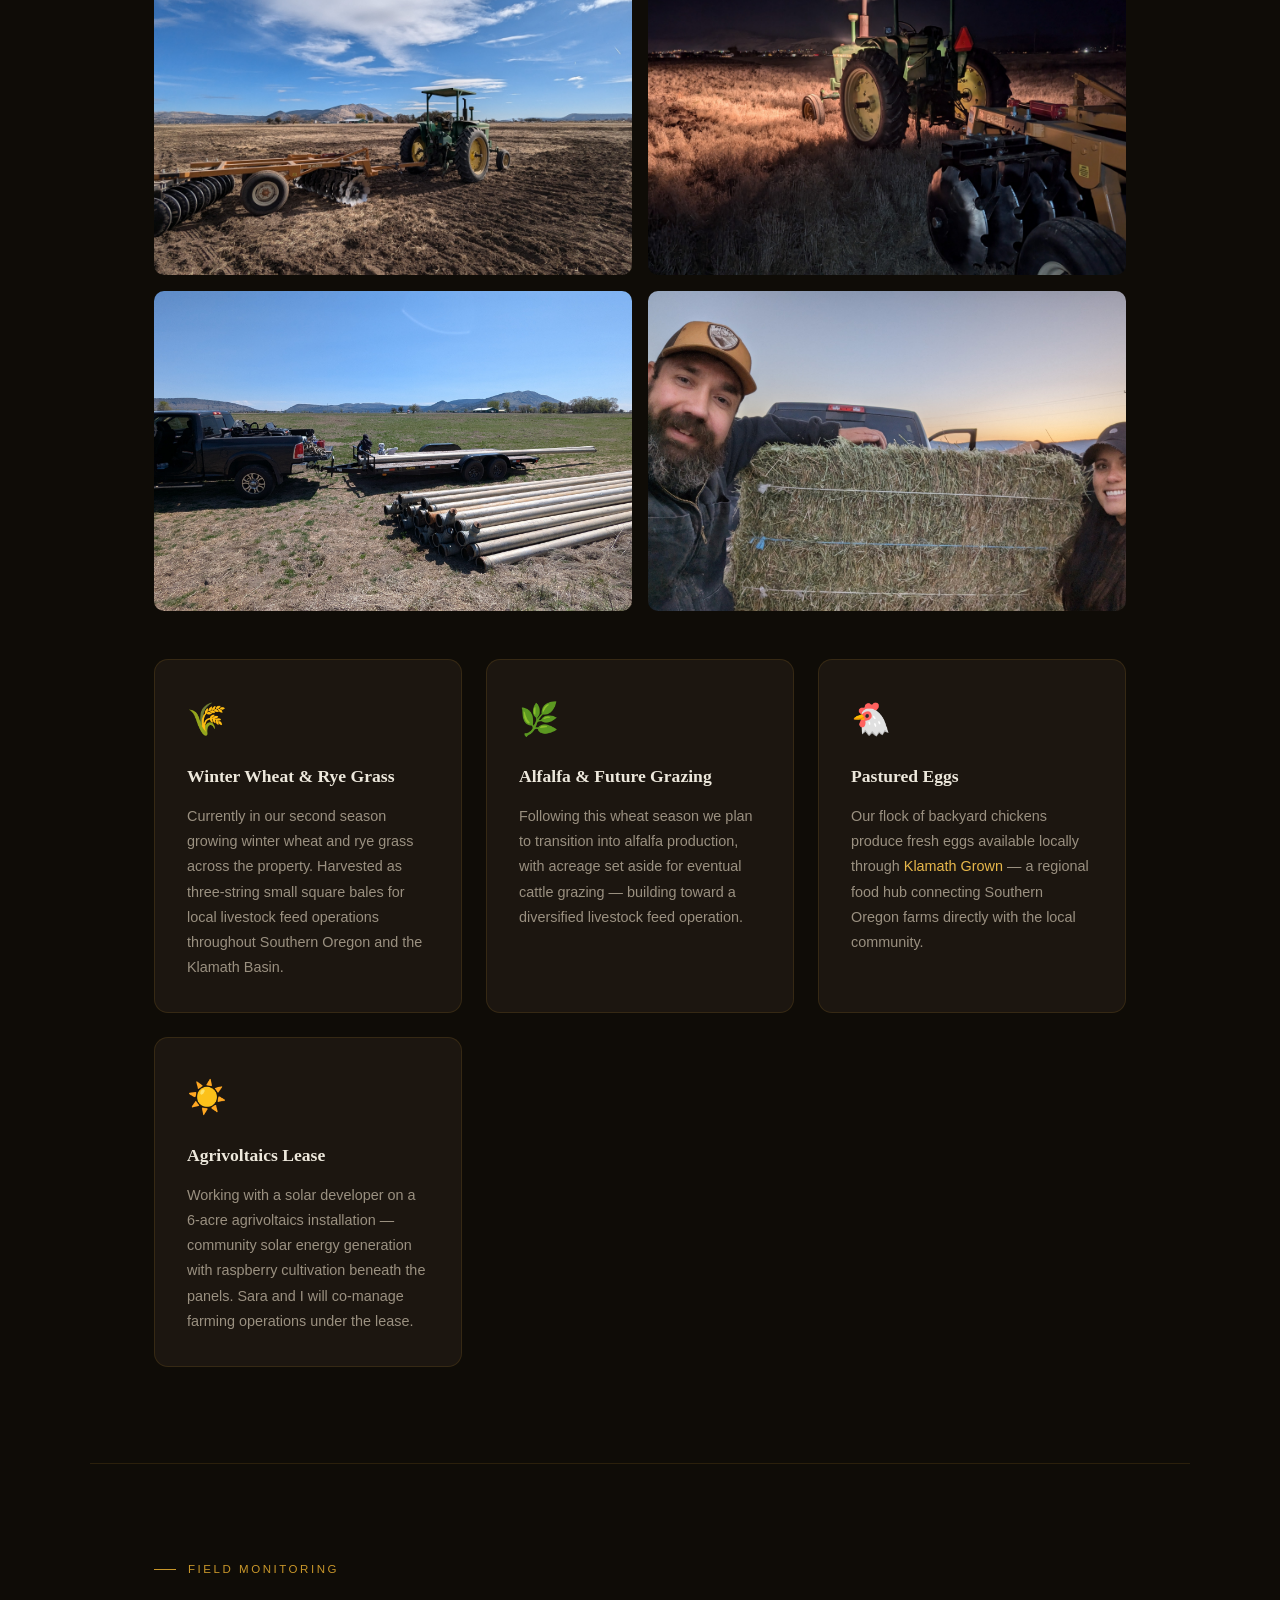
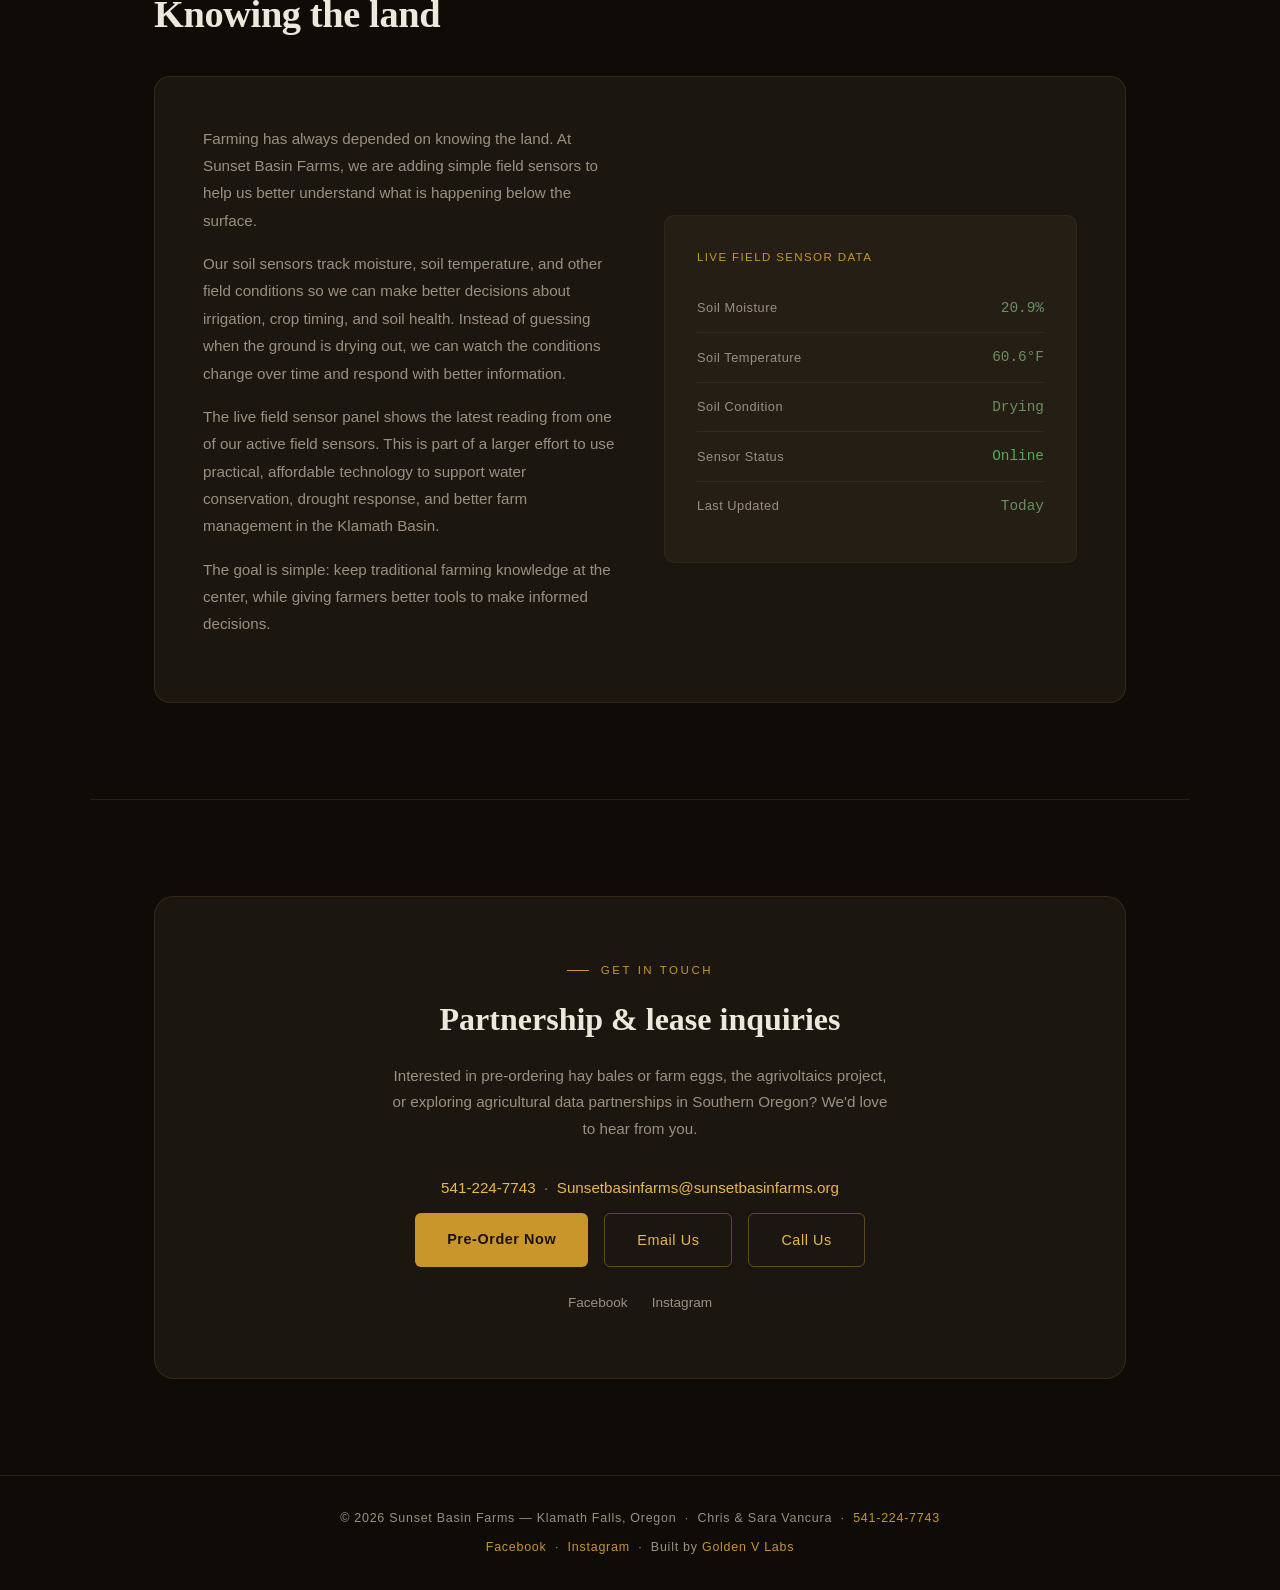
==== commit bb69d71b: "Update field sensor monitoring copy" ====
--- a/index.html
+++ b/index.html
@@ -346,8 +346,8 @@
     font-family: 'Segoe UI', sans-serif;
   }
 
-  /* IOT SECTION */
-  .iot-inner {
+  /* FIELD SENSOR SECTION */
+  .field-sensor-inner {
     background: var(--bg2);
     border: 1px solid var(--border);
     border-radius: 16px;
@@ -358,7 +358,7 @@
     align-items: center;
   }
 
-  .iot-text p {
+  .field-sensor-text p {
     color: var(--muted);
     font-size: 0.95rem;
     line-height: 1.8;
@@ -366,31 +366,14 @@
     font-family: 'Segoe UI', sans-serif;
   }
 
-  .iot-stack {
-    display: flex;
-    flex-wrap: wrap;
-    gap: 0.5rem;
-    margin-top: 1rem;
-  }
-
-  .stack-tag {
-    padding: 0.3rem 0.75rem;
-    background: var(--bg3);
-    border: 1px solid rgba(255,255,255,0.06);
-    border-radius: 4px;
-    font-size: 0.75rem;
-    color: var(--muted);
-    font-family: 'Consolas', monospace;
-  }
-
-  .iot-visual {
+  .field-sensor-visual {
     background: var(--bg3);
     border-radius: 10px;
     padding: 2rem;
     border: 1px solid rgba(255,255,255,0.04);
   }
 
-  .iot-metric {
+  .field-sensor-metric {
     display: flex;
     justify-content: space-between;
     align-items: center;
@@ -398,16 +381,16 @@
     border-bottom: 1px solid rgba(255,255,255,0.05);
   }
 
-  .iot-metric:last-child { border-bottom: none; }
-
-  .iot-metric-label {
+  .field-sensor-metric:last-child { border-bottom: none; }
+
+  .field-sensor-metric-label {
     font-size: 0.8rem;
     color: var(--muted);
     font-family: 'Segoe UI', sans-serif;
     letter-spacing: 0.04em;
   }
 
-  .iot-metric-value {
+  .field-sensor-metric-value {
     font-size: 0.9rem;
     color: var(--green2);
     font-family: 'Consolas', monospace;
@@ -511,7 +494,7 @@
     section { padding: 4rem 1.5rem; }
     .story-grid { grid-template-columns: 1fr; gap: 2rem; }
     .stats-row { grid-template-columns: 1fr 1fr; }
-    .iot-inner { grid-template-columns: 1fr; }
+    .field-sensor-inner { grid-template-columns: 1fr; }
     .photo-grid { grid-template-columns: 1fr; }
     .contact-inner { padding: 2.5rem 1.5rem; }
     footer { padding: 1.5rem; }
@@ -532,7 +515,7 @@
   <ul>
     <li><a href="#story">Our Story</a></li>
     <li><a href="#operations">Operations</a></li>
-    <li><a href="#iot">Technology</a></li>
+    <li><a href="#field-monitoring">Technology</a></li>
     <li><a href="preorder.html">Pre-Order</a></li>
     <li><a href="#contact">Contact</a></li>
   </ul>
@@ -676,60 +659,54 @@
 
 <div class="divider"></div>
 
-<!-- IOT -->
-<section id="iot">
-  <div class="section-label">Precision Farming</div>
-  <h2 class="section-title">Data-driven agriculture</h2>
-  <div class="iot-inner">
-    <div class="iot-text">
+<!-- FIELD SENSORS -->
+<section id="field-monitoring">
+  <div class="section-label">Field Monitoring</div>
+  <h2 class="section-title">Knowing the land</h2>
+  <div class="field-sensor-inner">
+    <div class="field-sensor-text">
       <p>
-        Farming is as much about information as it is about labor. At Sunset Basin Farms 
-        we're building an <strong style="color: var(--text);">IoT environmental monitoring platform</strong> to bring 
-        real-time field data into every decision we make.
+        Farming has always depended on knowing the land. At Sunset Basin Farms, we are adding
+        simple field sensors to help us better understand what is happening below the surface.
       </p>
       <p>
-        Using LoRaWAN sensors deployed across the property, we collect continuous 
-        soil moisture, temperature, and environmental readings — piped through 
-        ChirpStack and MQTT into Node-RED dashboards running on our local server infrastructure.
+        Our soil sensors track moisture, soil temperature, and other field conditions so we can
+        make better decisions about irrigation, crop timing, and soil health. Instead of guessing
+        when the ground is drying out, we can watch the conditions change over time and respond
+        with better information.
       </p>
       <p>
-        The goal isn't to replace farmer intuition — it's to give it better information. 
-        Data reduces guesswork on irrigation timing, fertilization schedules, 
-        and soil health tracking across seasons.
+        The live field sensor panel shows the latest reading from one of our active field sensors.
+        This is part of a larger effort to use practical, affordable technology to support water
+        conservation, drought response, and better farm management in the Klamath Basin.
       </p>
-      <div class="iot-stack">
-        <span class="stack-tag">LoRaWAN</span>
-        <span class="stack-tag">Dragino LHT65N-E3</span>
-        <span class="stack-tag">ChirpStack</span>
-        <span class="stack-tag">MQTT</span>
-        <span class="stack-tag">Node-RED</span>
-        <span class="stack-tag">Docker</span>
-        <span class="stack-tag">Grafana</span>
+      <p>
+        The goal is simple: keep traditional farming knowledge at the center, while giving farmers
+        better tools to make informed decisions.
+      </p>
+    </div>
+    <div class="field-sensor-visual">
+      <p style="font-size:0.72rem; letter-spacing:0.12em; text-transform:uppercase; color:var(--gold); font-family:'Segoe UI',sans-serif; margin-bottom:1rem;">LIVE FIELD SENSOR DATA</p>
+      <div class="field-sensor-metric">
+        <span class="field-sensor-metric-label">Soil Moisture</span>
+        <span class="field-sensor-metric-value" data-field="soilMoisture">20.9%</span>
       </div>
-    </div>
-    <div class="iot-visual">
-      <p style="font-size:0.72rem; letter-spacing:0.12em; text-transform:uppercase; color:var(--gold); font-family:'Segoe UI',sans-serif; margin-bottom:1rem;">Live Sensor Data</p>
-      <div class="iot-metric">
-        <span class="iot-metric-label">Soil Moisture</span>
-        <span class="iot-metric-value">42.3%</span>
+      <div class="field-sensor-metric">
+        <span class="field-sensor-metric-label">Soil Temperature</span>
+        <span class="field-sensor-metric-value" data-field="soilTemperatureF">60.6&deg;F</span>
       </div>
-      <div class="iot-metric">
-        <span class="iot-metric-label">Soil Temp</span>
-        <span class="iot-metric-value">48.2°F</span>
+      <div class="field-sensor-metric">
+        <span class="field-sensor-metric-label">Soil Condition</span>
+        <span class="field-sensor-metric-value" data-field="soilCondition">Drying</span>
       </div>
-      <div class="iot-metric">
-        <span class="iot-metric-label">Ambient Temp</span>
-        <span class="iot-metric-value">38.7°F</span>
+      <div class="field-sensor-metric">
+        <span class="field-sensor-metric-label">Sensor Status</span>
+        <span class="field-sensor-metric-value" data-field="sensorStatus" style="color:#4CAF50;">Online</span>
       </div>
-      <div class="iot-metric">
-        <span class="iot-metric-label">Humidity</span>
-        <span class="iot-metric-value">61.8%</span>
+      <div class="field-sensor-metric">
+        <span class="field-sensor-metric-label">Last Updated</span>
+        <span class="field-sensor-metric-value" data-field="lastUpdated">Today</span>
       </div>
-      <div class="iot-metric">
-        <span class="iot-metric-label">Sensor Status</span>
-        <span class="iot-metric-value" style="color:#4CAF50;">● Online</span>
-      </div>
-      <p style="font-size:0.7rem; color:var(--muted); font-family:'Segoe UI',sans-serif; margin-top:1rem; font-style:italic;">Sample data — live dashboard in development</p>
     </div>
   </div>
 </section>
@@ -787,7 +764,37 @@
       menu.classList.remove('open');
     });
   });
+
+  const fallbackFieldSensorData = {
+    soilMoisture: 20.9,
+    soilTemperatureF: 60.6,
+    soilCondition: 'Drying',
+    sensorStatus: 'Online',
+    lastUpdated: 'Today'
+  };
+
+  const updateFieldSensorPanel = (data) => {
+    const fields = {
+      soilMoisture: `${data.soilMoisture}%`,
+      soilTemperatureF: `${data.soilTemperatureF}\u00b0F`,
+      soilCondition: data.soilCondition,
+      sensorStatus: data.sensorStatus,
+      lastUpdated: data.lastUpdated
+    };
+
+    Object.entries(fields).forEach(([field, value]) => {
+      const element = document.querySelector(`[data-field="${field}"]`);
+      if (element) element.textContent = value;
+    });
+  };
+
+  updateFieldSensorPanel(fallbackFieldSensorData);
+
+  fetch('/data/latest-field-sensor.json')
+    .then(response => (response.ok ? response.json() : fallbackFieldSensorData))
+    .then(data => updateFieldSensorPanel({ ...fallbackFieldSensorData, ...data }))
+    .catch(() => updateFieldSensorPanel(fallbackFieldSensorData));
 </script>
 
 </body>
-</html>+</html>
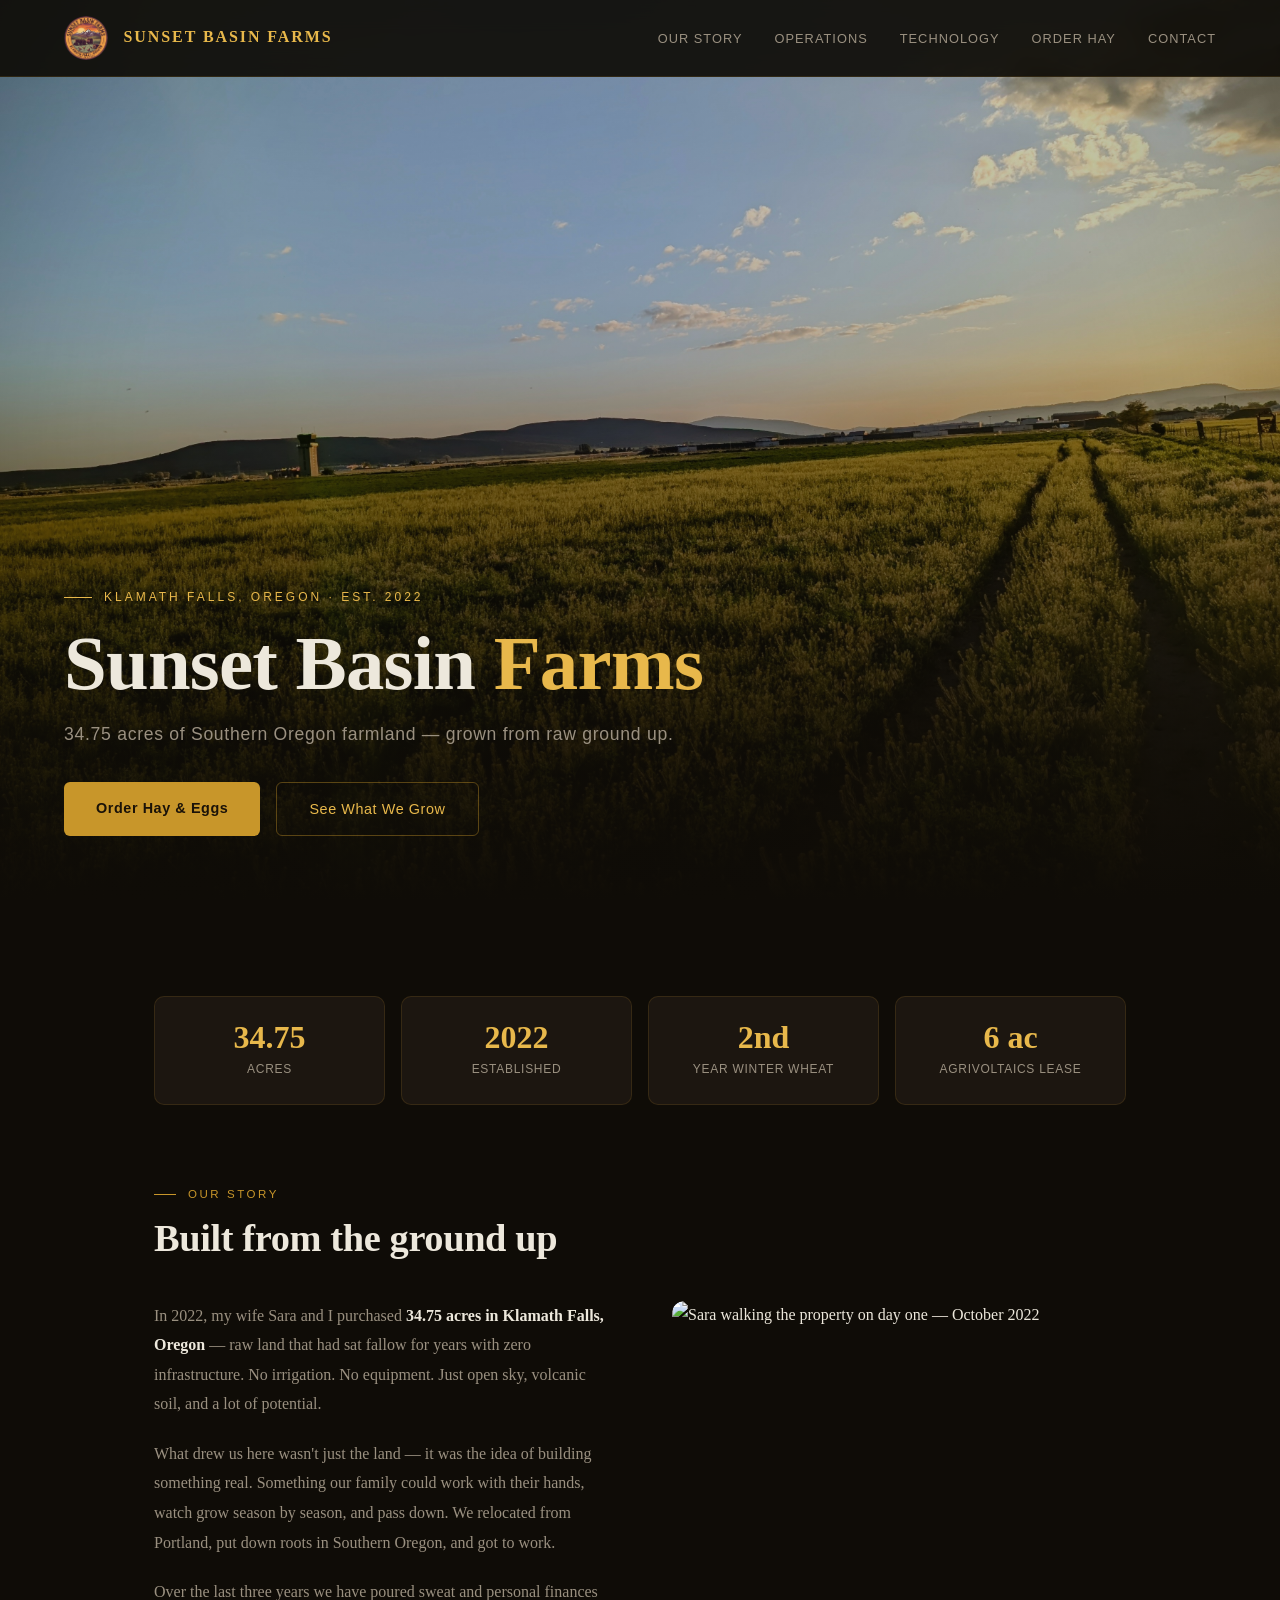
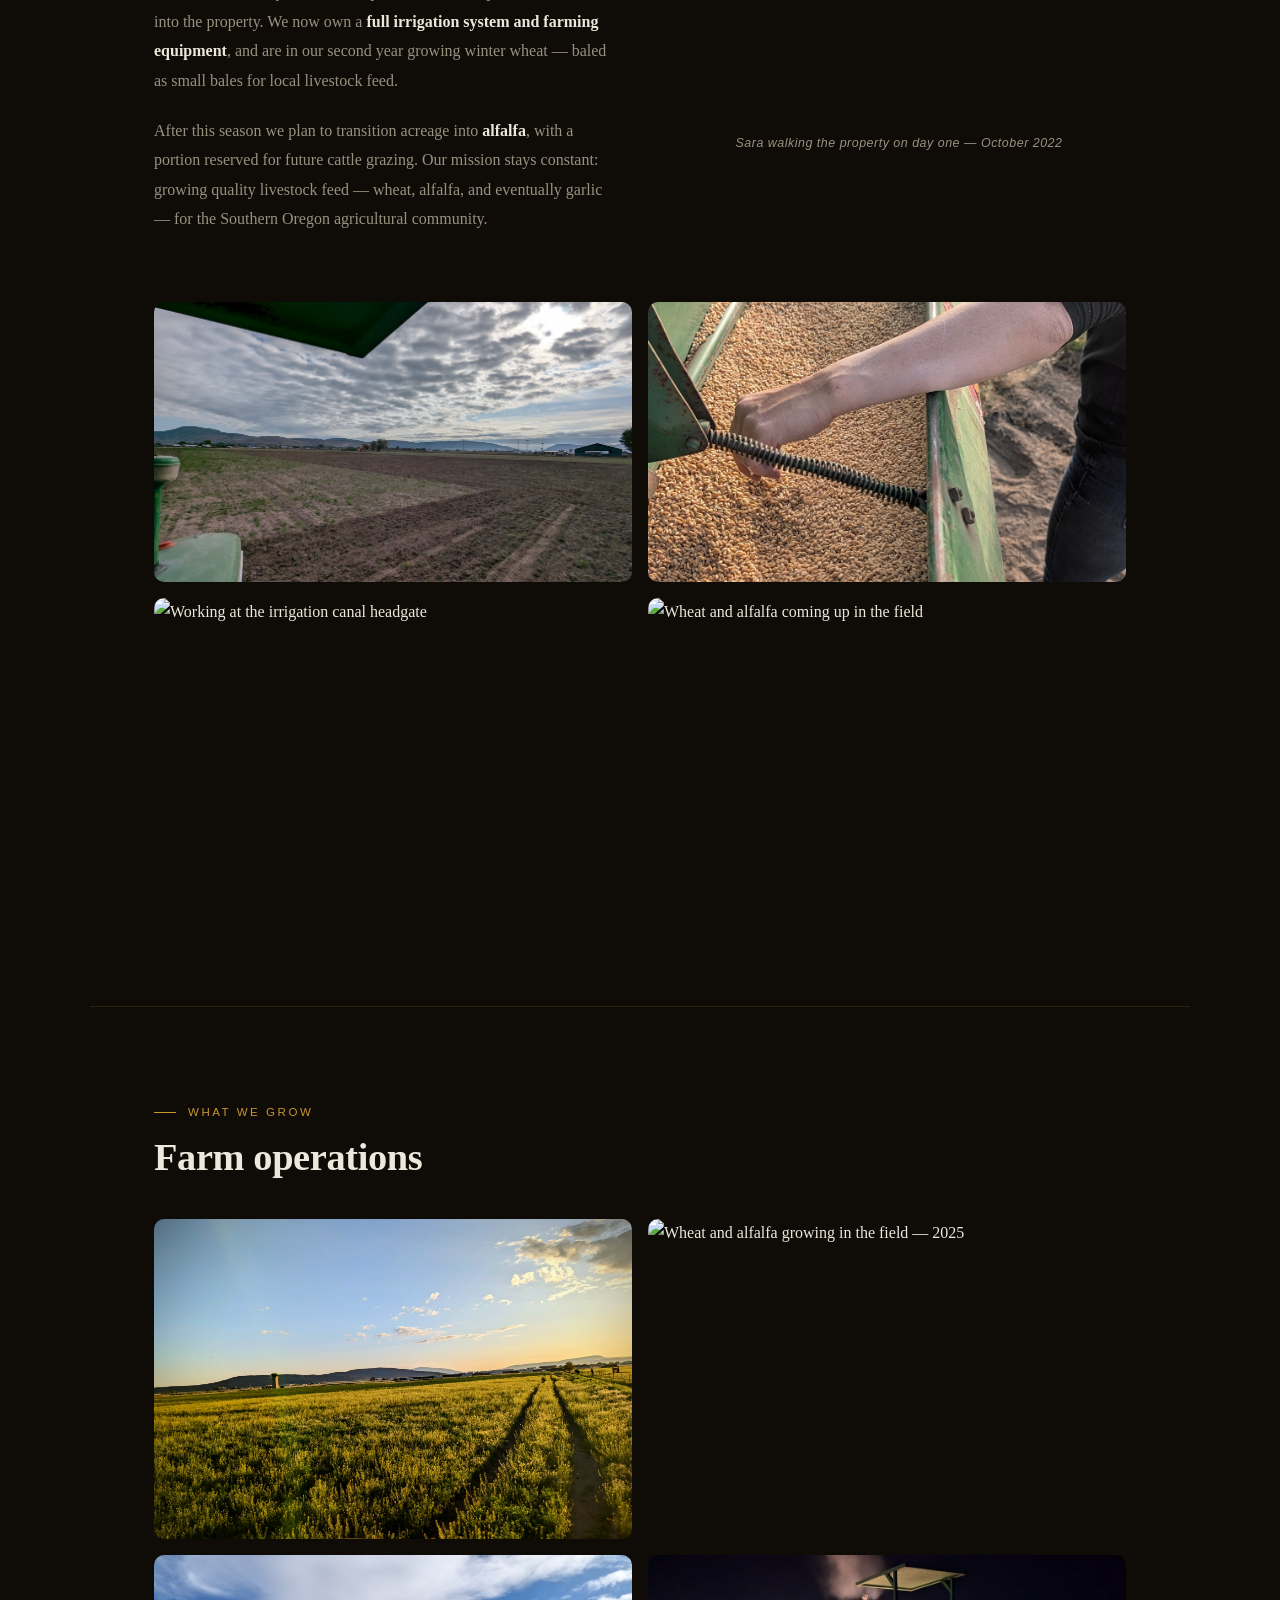
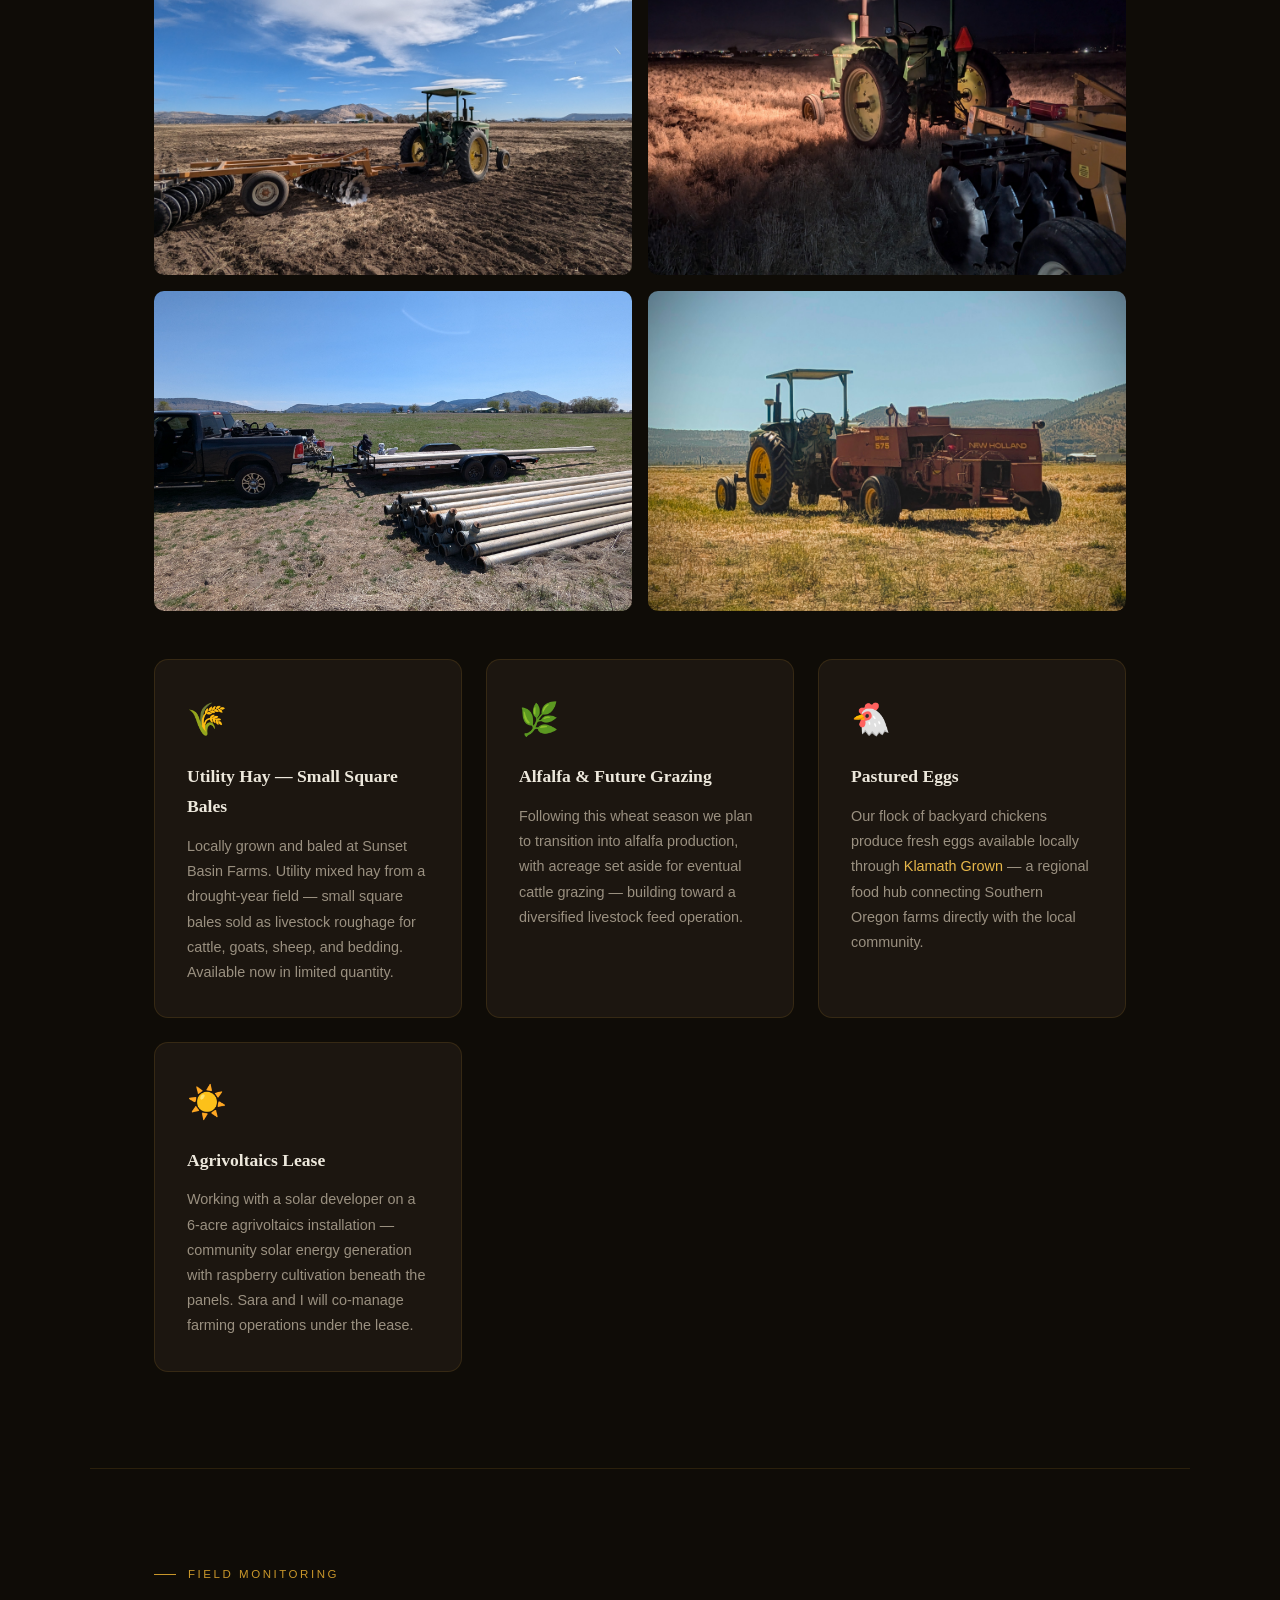
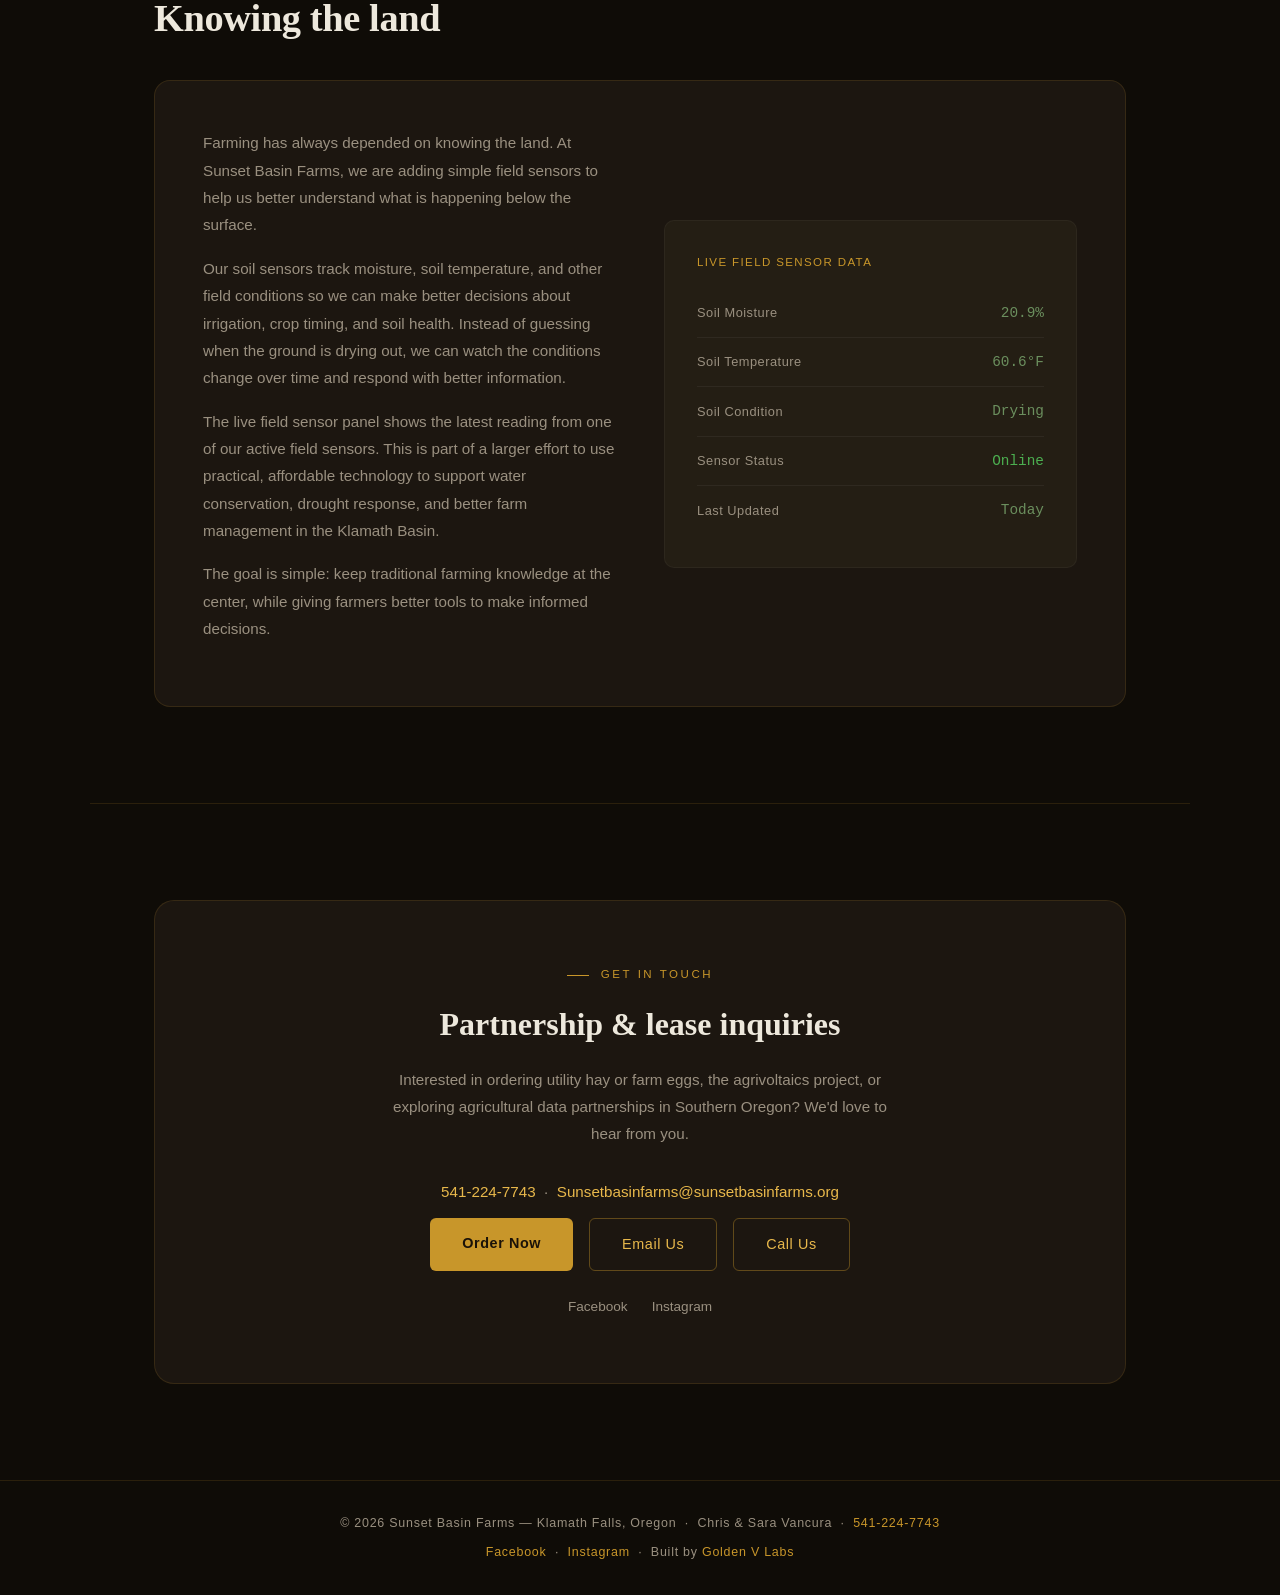
==== commit 927648c6: "Update hay section to utility mixed hay, replace bale photo with NH 575 - Rename product from "Winte" ====
--- a/index.html
+++ b/index.html
@@ -3,10 +3,10 @@
 <head>
 <meta charset="UTF-8">
 <meta name="viewport" content="width=device-width, initial-scale=1.0">
-<title>Sunset Basin Farms — Hay Bales, Farm Eggs & Livestock Feed | Klamath Falls, Oregon</title>
-<meta name="description" content="Sunset Basin Farms in Klamath Falls, Oregon — 34.75 acres growing winter wheat and rye grass hay bales for livestock feed. Pre-order small square bales and fresh farm eggs. Family-owned since 2022.">
+<title>Sunset Basin Farms — Utility Hay, Farm Eggs & Livestock Feed | Klamath Falls, Oregon</title>
+<meta name="description" content="Sunset Basin Farms in Klamath Falls, Oregon — 34.75 acres growing utility mixed hay baled as small square bales for livestock roughage. Order locally grown hay and fresh farm eggs. Family-owned since 2022.">
 <meta property="og:title" content="Sunset Basin Farms — Klamath Falls, Oregon">
-<meta property="og:description" content="34.75 acres of Southern Oregon farmland. Winter wheat & rye grass hay bales, pastured eggs, and agrivoltaics. Pre-orders now open.">
+<meta property="og:description" content="34.75 acres of Southern Oregon farmland. Utility mixed hay small square bales, pastured eggs, and agrivoltaics. Orders now open.">
 <meta property="og:image" content="farm-wheat.jpg">
 <meta property="og:type" content="website">
 <meta name="twitter:card" content="summary_large_image">
@@ -516,7 +516,7 @@
     <li><a href="#story">Our Story</a></li>
     <li><a href="#operations">Operations</a></li>
     <li><a href="#field-monitoring">Technology</a></li>
-    <li><a href="preorder.html">Pre-Order</a></li>
+    <li><a href="preorder.html">Order Hay</a></li>
     <li><a href="#contact">Contact</a></li>
   </ul>
 </nav>
@@ -530,7 +530,7 @@
     <h1>Sunset Basin <span>Farms</span></h1>
     <p class="hero-sub">34.75 acres of Southern Oregon farmland — grown from raw ground up.</p>
     <div style="margin-top: 2rem; display: flex; gap: 1rem; flex-wrap: wrap;">
-      <a href="preorder.html" class="btn-primary">Pre-Order Hay &amp; Eggs</a>
+      <a href="preorder.html" class="btn-primary">Order Hay &amp; Eggs</a>
       <a href="#operations" class="btn-secondary">See What We Grow</a>
     </div>
   </div>
@@ -614,17 +614,17 @@
     <img src="farm-tractor.jpg" alt="Discing the field for planting" style="height:320px;" loading="lazy" />
     <img src="nighthardwork.jpg" alt="Running the tractor late into the night" style="height:320px;" loading="lazy" />
     <img src="farm-irrigation.jpg" alt="Irrigation system delivery" style="height:320px;" loading="lazy" />
-    <img src="baleforsale.jpg" alt="Chris and Sara with a finished hay bale" style="height:320px;" loading="lazy" />
+    <img src="TractorBaler575.jpg" alt="New Holland 575 baler making two-string small square bales at Sunset Basin Farms" style="height:320px;" loading="lazy" />
   </div>
 
   <div class="feature-grid">
     <div class="feature-card">
       <div class="feature-icon">🌾</div>
-      <div class="feature-title">Winter Wheat &amp; Rye Grass</div>
+      <div class="feature-title">Utility Hay — Small Square Bales</div>
       <p class="feature-desc">
-        Currently in our second season growing winter wheat and rye grass across the property.
-        Harvested as three-string small square bales for local livestock feed operations throughout
-        Southern Oregon and the Klamath Basin.
+        Locally grown and baled at Sunset Basin Farms. Utility mixed hay from a drought-year field —
+        small square bales sold as livestock roughage for cattle, goats, sheep, and bedding.
+        Available now in limited quantity.
       </p>
     </div>
     <div class="feature-card">
@@ -719,7 +719,7 @@
     <div class="section-label" style="justify-content:center;">Get in Touch</div>
     <h2 class="contact-title">Partnership & lease inquiries</h2>
     <p class="contact-desc">
-      Interested in pre-ordering hay bales or farm eggs, the agrivoltaics project,
+      Interested in ordering utility hay or farm eggs, the agrivoltaics project,
       or exploring agricultural data partnerships in Southern Oregon?
       We'd love to hear from you.
     </p>
@@ -729,7 +729,7 @@
       <a href="mailto:Sunsetbasinfarms@sunsetbasinfarms.org" style="color: var(--gold2); text-decoration: none;">Sunsetbasinfarms@sunsetbasinfarms.org</a>
     </p>
     <div class="contact-links" style="margin-bottom: 1.5rem;">
-      <a href="preorder.html" class="btn-primary">Pre-Order Now</a>
+      <a href="preorder.html" class="btn-primary">Order Now</a>
       <a href="mailto:Sunsetbasinfarms@sunsetbasinfarms.org" class="btn-secondary">Email Us</a>
       <a href="tel:+15412247743" class="btn-secondary">Call Us</a>
     </div>
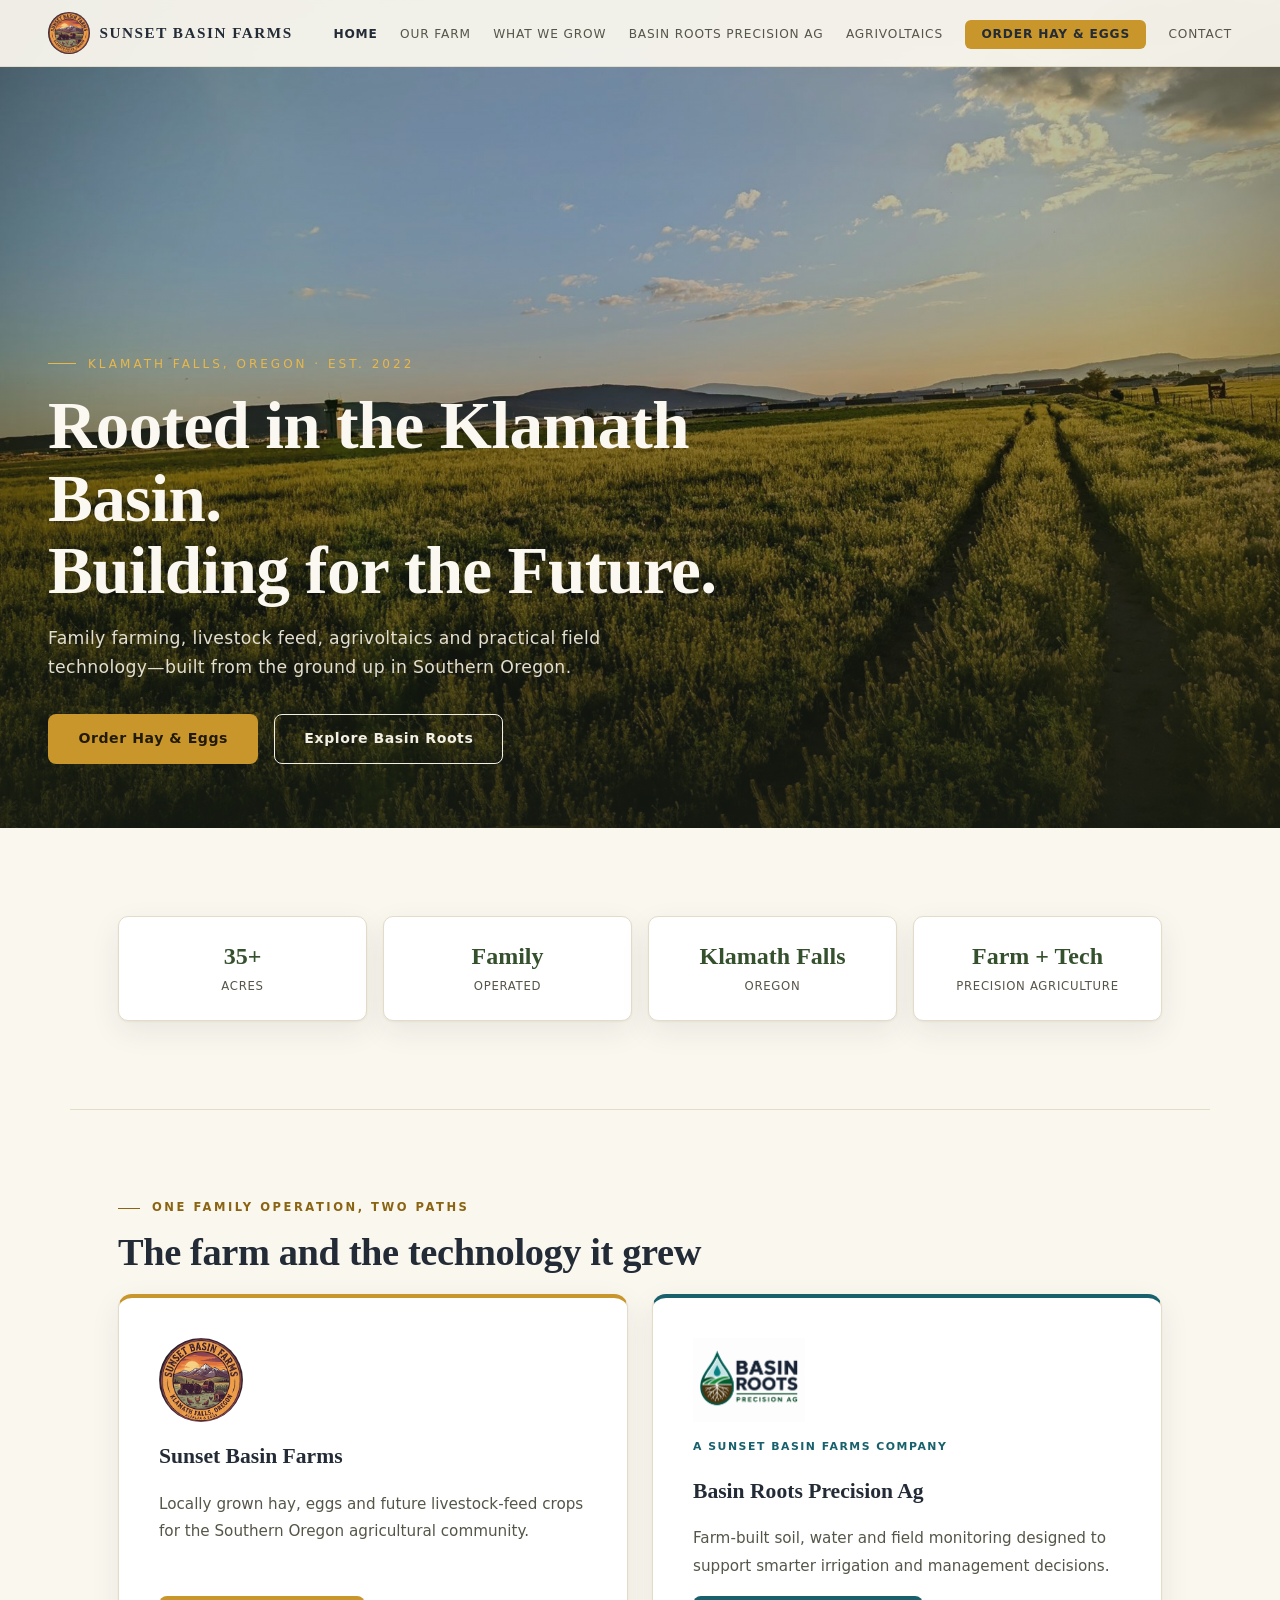
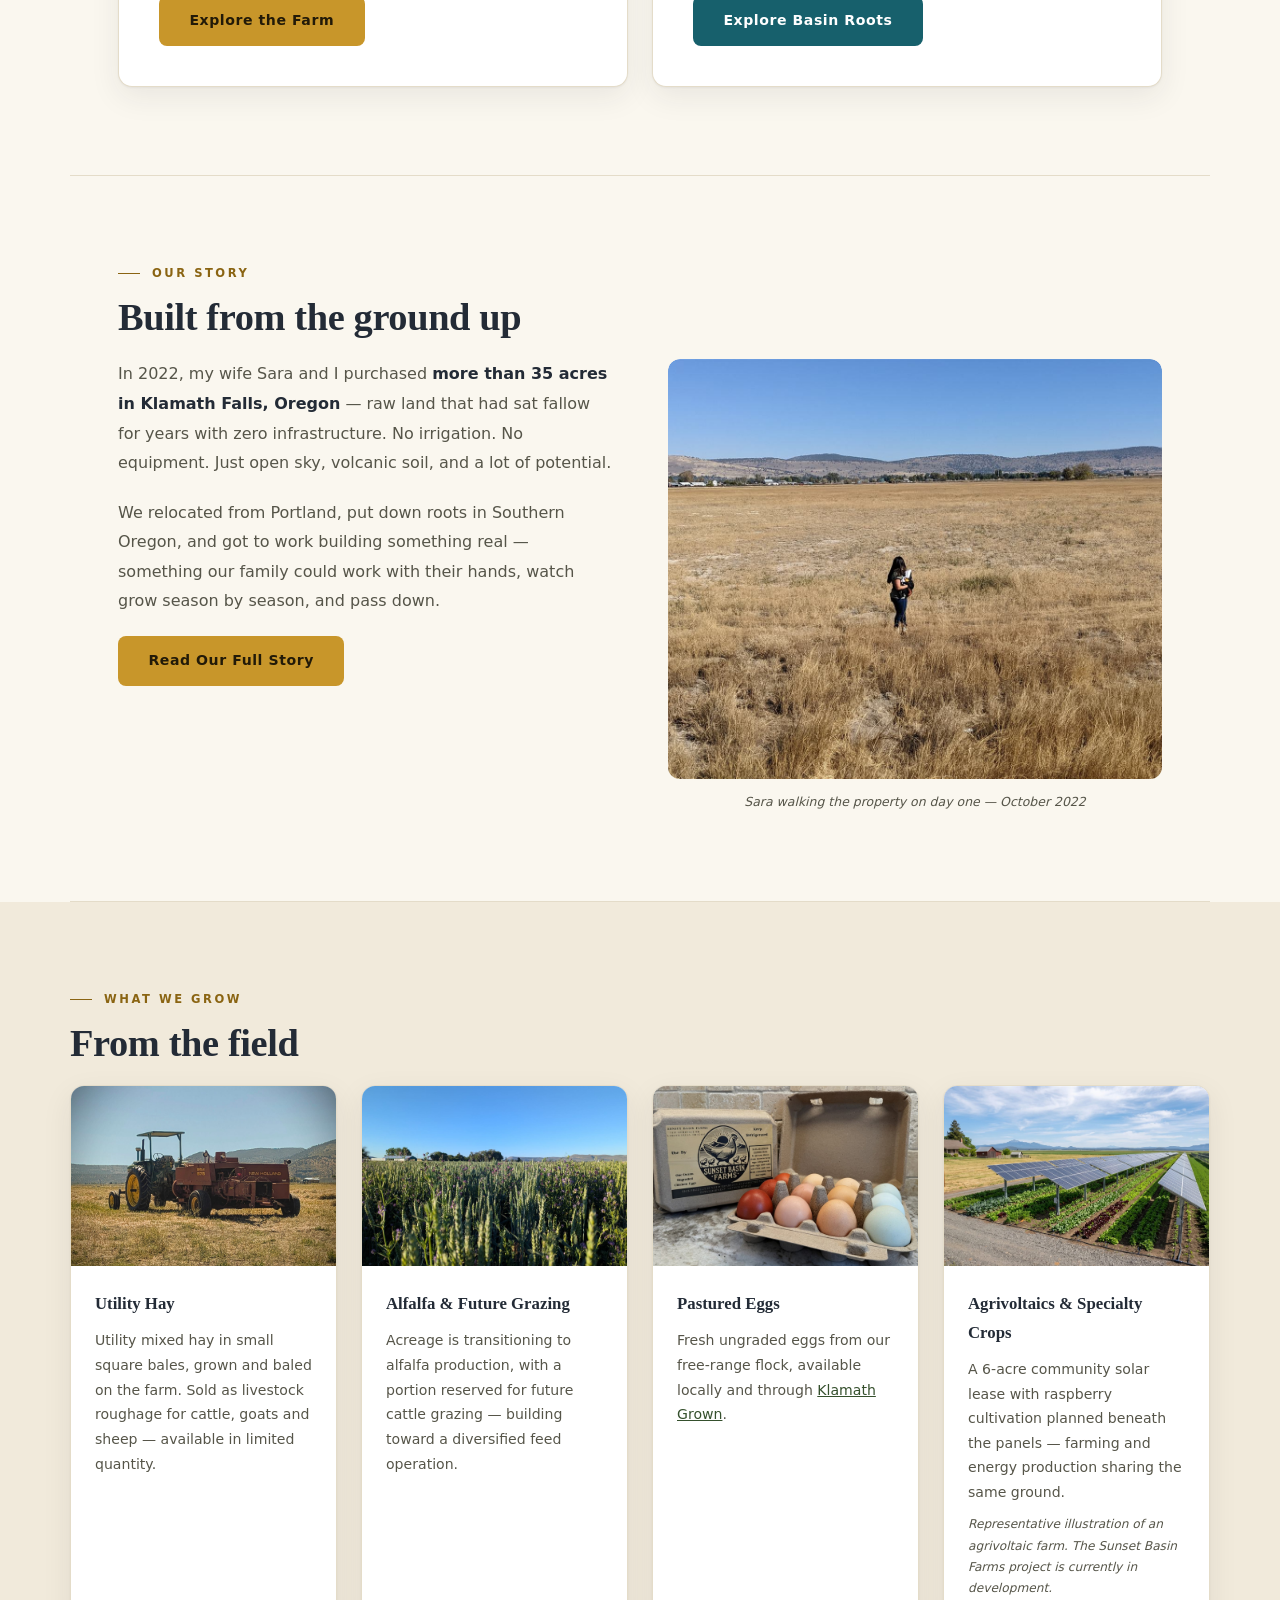
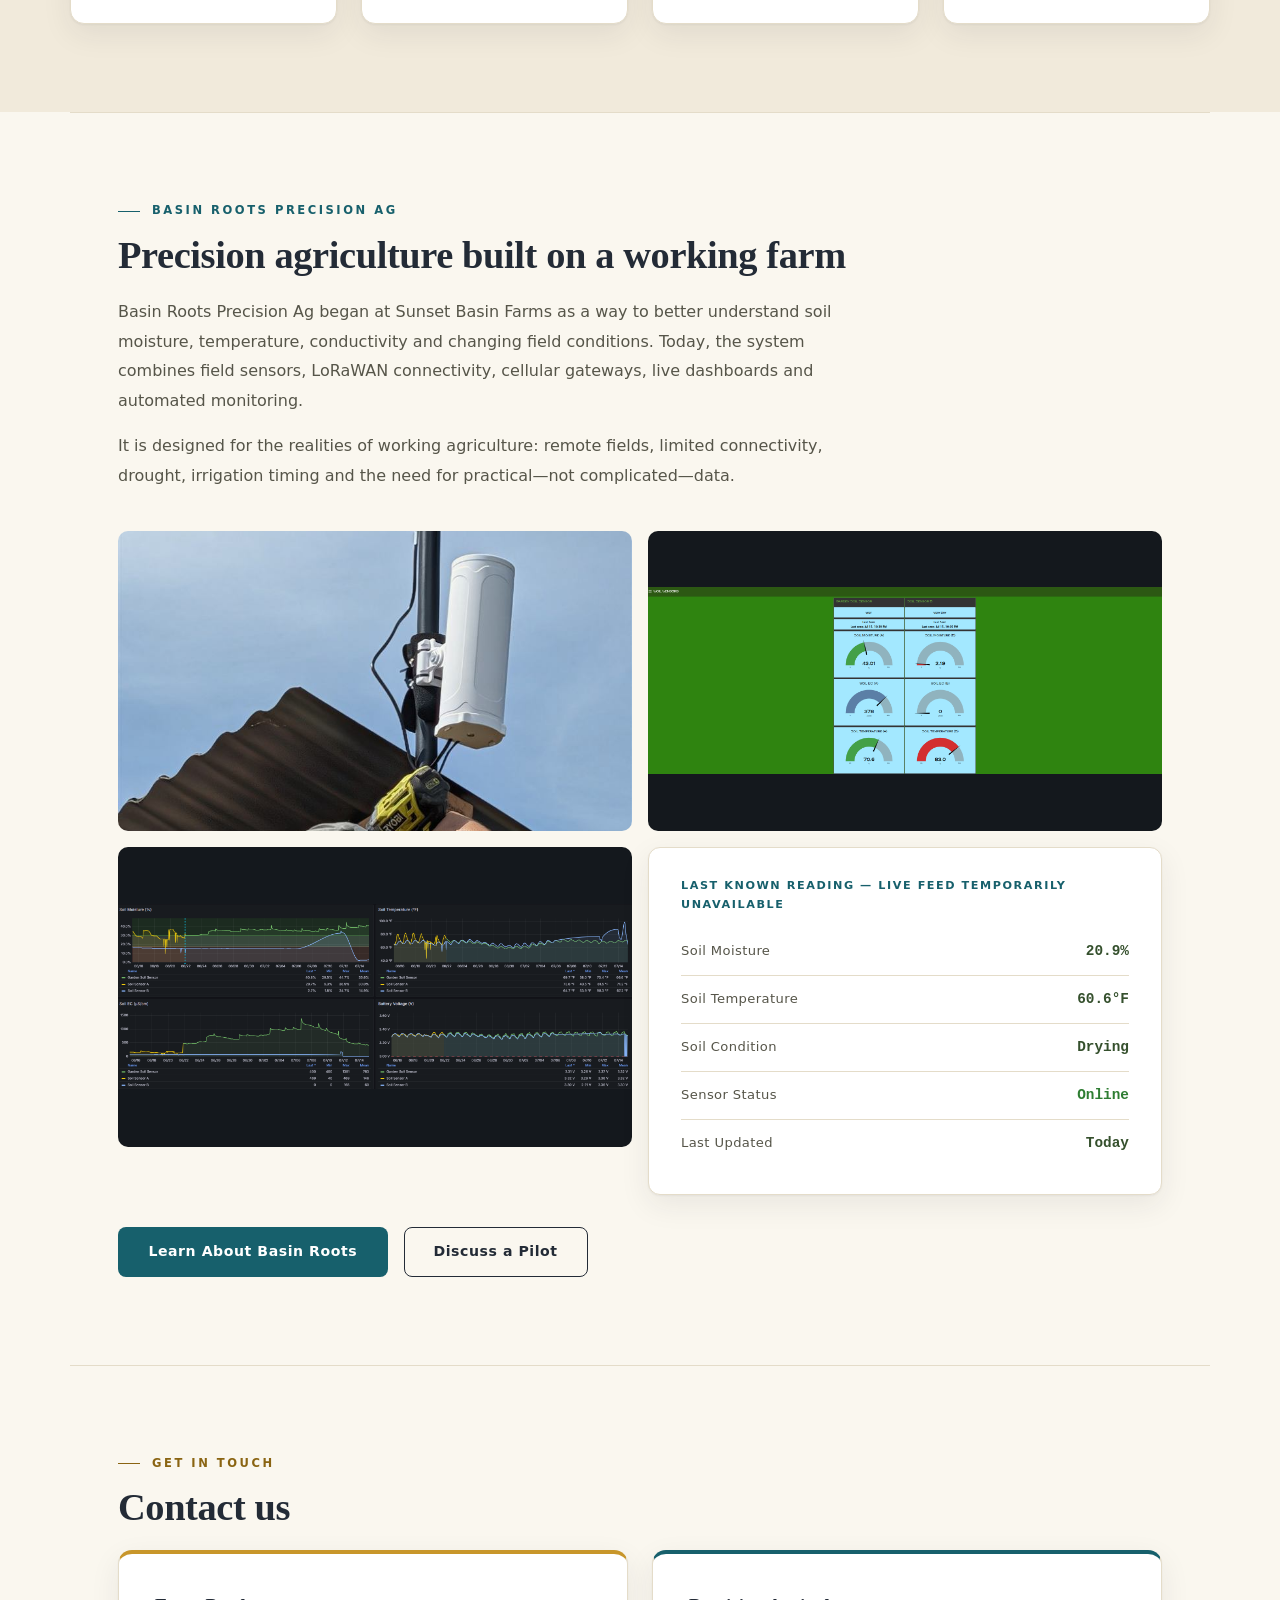
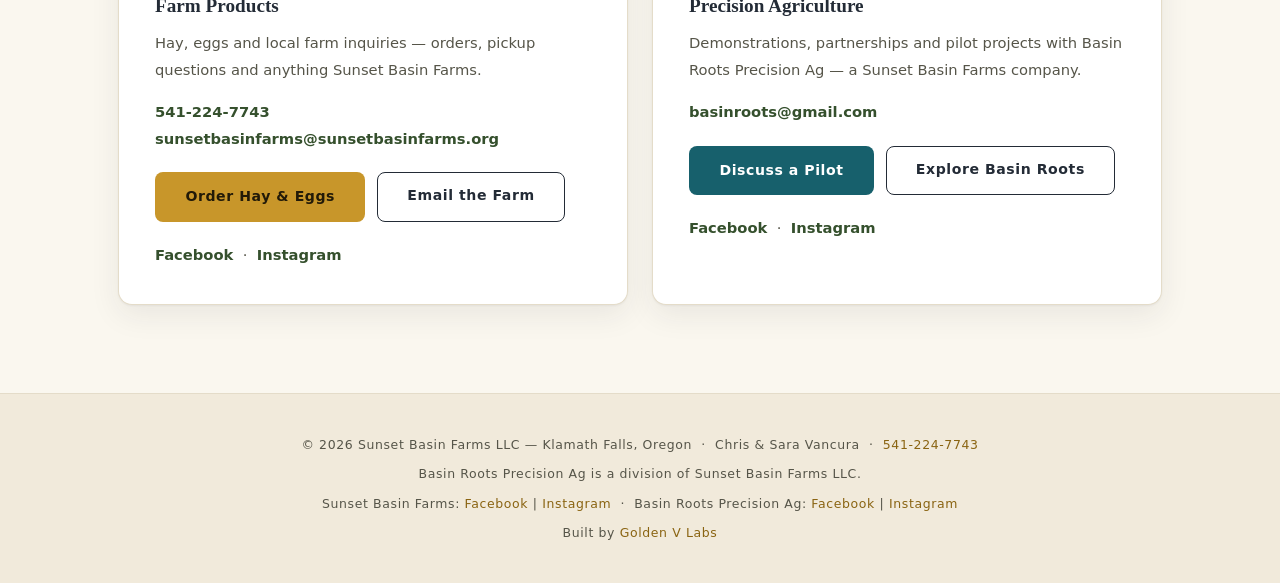
==== commit 0862d528: "Redesign site with Basin Roots Precision Ag division and light theme - Rebuild homepage: new hero, f" ====
--- a/index.html
+++ b/index.html
@@ -3,690 +3,203 @@
 <head>
 <meta charset="UTF-8">
 <meta name="viewport" content="width=device-width, initial-scale=1.0">
-<title>Sunset Basin Farms — Utility Hay, Farm Eggs & Livestock Feed | Klamath Falls, Oregon</title>
-<meta name="description" content="Sunset Basin Farms in Klamath Falls, Oregon — 34.75 acres growing utility mixed hay baled as small square bales for livestock roughage. Order locally grown hay and fresh farm eggs. Family-owned since 2022.">
+<title>Sunset Basin Farms — Family Farm & Precision Agriculture | Klamath Falls, Oregon</title>
+<meta name="description" content="Sunset Basin Farms in Klamath Falls, Oregon — a 35+ acre family farm growing utility hay, pastured eggs and future livestock feed, home of Basin Roots Precision Ag field monitoring.">
 <meta property="og:title" content="Sunset Basin Farms — Klamath Falls, Oregon">
-<meta property="og:description" content="34.75 acres of Southern Oregon farmland. Utility mixed hay small square bales, pastured eggs, and agrivoltaics. Orders now open.">
-<meta property="og:image" content="farm-wheat.jpg">
+<meta property="og:description" content="Family farming, livestock feed, agrivoltaics and practical field technology — built from the ground up in Southern Oregon.">
+<meta property="og:image" content="https://sunsetbasinfarms.org/images/farm-wheat.jpg">
 <meta property="og:type" content="website">
+<meta property="og:url" content="https://sunsetbasinfarms.org/">
 <meta name="twitter:card" content="summary_large_image">
-<link rel="icon" type="image/png" href="Sunset_Basin_New_Logo.png">
-<style>
-  * { margin: 0; padding: 0; box-sizing: border-box; }
-
-  :root {
-    --gold:    #C8962A;
-    --gold2:   #E8B84B;
-    --earth:   #3B2A1A;
-    --dark:    #1A1208;
-    --bg:      #0F0C07;
-    --bg2:     #1C1610;
-    --bg3:     #241E14;
-    --green:   #4A6741;
-    --green2:  #6B8F5E;
-    --text:    #EDE8DC;
-    --muted:   #9A9080;
-    --border:  rgba(200,150,42,0.15);
-  }
-
-  html { scroll-behavior: smooth; }
-
-  body {
-    background: var(--bg);
-    color: var(--text);
-    font-family: 'Georgia', serif;
-    line-height: 1.7;
-    overflow-x: hidden;
-  }
-
-  /* NAV */
-  nav {
-    position: fixed;
-    top: 0; left: 0; right: 0;
-    z-index: 100;
-    display: flex;
-    justify-content: space-between;
-    align-items: center;
-    padding: 1rem 4rem;
-    background: rgba(15,12,7,0.92);
-    backdrop-filter: blur(12px);
-    border-bottom: 1px solid var(--border);
-  }
-
-  .logo {
-    font-size: 1rem;
-    font-weight: 700;
-    letter-spacing: 0.12em;
-    color: var(--gold2);
-    text-decoration: none;
-    text-transform: uppercase;
-    font-family: 'Georgia', serif;
-  }
-
-  nav ul { list-style: none; display: flex; gap: 2rem; }
-
-  nav a {
-    color: var(--muted);
-    text-decoration: none;
-    font-size: 0.8rem;
-    letter-spacing: 0.08em;
-    text-transform: uppercase;
-    font-family: 'Segoe UI', sans-serif;
-    transition: color 0.2s;
-  }
-
-  nav a:hover { color: var(--gold2); }
-
-  .nav-toggle {
-    display: none;
-    background: none;
-    border: none;
-    cursor: pointer;
-    padding: 0.5rem;
-    z-index: 101;
-  }
-
-  .nav-toggle span {
-    display: block;
-    width: 22px;
-    height: 2px;
-    background: var(--gold2);
-    margin: 5px 0;
-    transition: transform 0.3s, opacity 0.3s;
-  }
-
-  .nav-toggle.open span:nth-child(1) { transform: rotate(45deg) translate(5px, 5px); }
-  .nav-toggle.open span:nth-child(2) { opacity: 0; }
-  .nav-toggle.open span:nth-child(3) { transform: rotate(-45deg) translate(5px, -5px); }
-
-  /* HERO */
-  .hero {
-    height: 100vh;
-    position: relative;
-    display: flex;
-    align-items: flex-end;
-    overflow: hidden;
-  }
-
-  .hero-img {
-    position: absolute;
-    inset: 0;
-    background: url('farm-wheat.jpg') center center / cover no-repeat;
-  }
-
-  .hero-overlay {
-    position: absolute;
-    inset: 0;
-    background: linear-gradient(
-      to bottom,
-      rgba(15,12,7,0.2) 0%,
-      rgba(15,12,7,0.3) 40%,
-      rgba(15,12,7,0.85) 80%,
-      rgba(15,12,7,1) 100%
-    );
-  }
-
-  .hero-content {
-    position: relative;
-    z-index: 1;
-    padding: 4rem;
-    max-width: 800px;
-  }
-
-  .hero-eyebrow {
-    font-size: 0.75rem;
-    letter-spacing: 0.25em;
-    text-transform: uppercase;
-    color: var(--gold2);
-    margin-bottom: 1rem;
-    font-family: 'Segoe UI', sans-serif;
-    display: flex;
-    align-items: center;
-    gap: 0.75rem;
-  }
-
-  .hero-eyebrow::before {
-    content: '';
-    display: block;
-    width: 28px; height: 1px;
-    background: var(--gold2);
-  }
-
-  h1 {
-    font-size: clamp(2.5rem, 6vw, 5rem);
-    font-weight: 700;
-    line-height: 1.05;
-    letter-spacing: -0.01em;
-    margin-bottom: 1rem;
-    color: var(--text);
-  }
-
-  h1 span { color: var(--gold2); }
-
-  .hero-sub {
-    font-size: 1.1rem;
-    color: var(--muted);
-    font-family: 'Segoe UI', sans-serif;
-    letter-spacing: 0.04em;
-  }
-
-  /* SECTIONS */
-  section {
-    padding: 6rem 4rem;
-    max-width: 1100px;
-    margin: 0 auto;
-  }
-
-  .section-label {
-    font-size: 0.72rem;
-    letter-spacing: 0.22em;
-    text-transform: uppercase;
-    color: var(--gold);
-    margin-bottom: 0.75rem;
-    font-family: 'Segoe UI', sans-serif;
-    display: flex;
-    align-items: center;
-    gap: 0.75rem;
-  }
-
-  .section-label::before {
-    content: '';
-    display: block;
-    width: 22px; height: 1px;
-    background: var(--gold);
-  }
-
-  .section-title {
-    font-size: clamp(1.8rem, 3vw, 2.6rem);
-    font-weight: 700;
-    letter-spacing: -0.01em;
-    margin-bottom: 2.5rem;
-    line-height: 1.15;
-    color: var(--text);
-  }
-
-  .divider {
-    height: 1px;
-    background: var(--border);
-    max-width: 1100px;
-    margin: 0 auto;
-  }
-
-  /* STORY */
-  .story-grid {
-    display: grid;
-    grid-template-columns: 1fr 1fr;
-    gap: 4rem;
-    align-items: start;
-  }
-
-  .story-text p {
-    color: var(--muted);
-    margin-bottom: 1.25rem;
-    font-size: 1rem;
-    line-height: 1.85;
-  }
-
-  .story-text p strong { color: var(--text); }
-
-  .story-img {
-    border-radius: 12px;
-    overflow: hidden;
-    position: relative;
-  }
-
-  .story-img img {
-    width: 100%;
-    height: 420px;
-    object-fit: cover;
-    object-position: center;
-    display: block;
-    border-radius: 12px;
-  }
-
-  .story-img-caption {
-    font-size: 0.78rem;
-    color: var(--muted);
-    font-family: 'Segoe UI', sans-serif;
-    letter-spacing: 0.04em;
-    margin-top: 0.75rem;
-    text-align: center;
-    font-style: italic;
-  }
-
-  /* STATS */
-  .stats-row {
-    display: grid;
-    grid-template-columns: repeat(4, 1fr);
-    gap: 1rem;
-    margin-bottom: 5rem;
-  }
-
-  .stat-card {
-    background: var(--bg2);
-    border: 1px solid var(--border);
-    border-radius: 10px;
-    padding: 1.5rem;
-    text-align: center;
-  }
-
-  .stat-number {
-    font-size: 2rem;
-    font-weight: 700;
-    color: var(--gold2);
-    line-height: 1;
-    margin-bottom: 0.4rem;
-  }
-
-  .stat-label {
-    font-size: 0.75rem;
-    color: var(--muted);
-    letter-spacing: 0.06em;
-    text-transform: uppercase;
-    font-family: 'Segoe UI', sans-serif;
-  }
-
-  /* PHOTO GRID */
-  .photo-grid {
-    display: grid;
-    grid-template-columns: 1fr 1fr;
-    gap: 1rem;
-    margin-bottom: 2rem;
-  }
-
-  .photo-grid img {
-    width: 100%;
-    height: 280px;
-    object-fit: cover;
-    border-radius: 10px;
-    display: block;
-  }
-
-  .photo-grid img.tall {
-    height: 100%;
-    grid-row: span 2;
-  }
-
-  /* FEATURE CARDS */
-  .feature-grid {
-    display: grid;
-    grid-template-columns: repeat(auto-fit, minmax(280px, 1fr));
-    gap: 1.5rem;
-  }
-
-  .feature-card {
-    background: var(--bg2);
-    border: 1px solid var(--border);
-    border-radius: 14px;
-    padding: 2rem;
-    transition: border-color 0.2s, transform 0.2s;
-  }
-
-  .feature-card:hover {
-    border-color: rgba(200,150,42,0.35);
-    transform: translateY(-2px);
-  }
-
-  .feature-icon {
-    font-size: 2rem;
-    margin-bottom: 1rem;
-  }
-
-  .feature-title {
-    font-size: 1.1rem;
-    font-weight: 700;
-    color: var(--text);
-    margin-bottom: 0.75rem;
-  }
-
-  .feature-desc {
-    color: var(--muted);
-    font-size: 0.9rem;
-    line-height: 1.75;
-    font-family: 'Segoe UI', sans-serif;
-  }
-
-  /* FIELD SENSOR SECTION */
-  .field-sensor-inner {
-    background: var(--bg2);
-    border: 1px solid var(--border);
-    border-radius: 16px;
-    padding: 3rem;
-    display: grid;
-    grid-template-columns: 1fr 1fr;
-    gap: 3rem;
-    align-items: center;
-  }
-
-  .field-sensor-text p {
-    color: var(--muted);
-    font-size: 0.95rem;
-    line-height: 1.8;
-    margin-bottom: 1rem;
-    font-family: 'Segoe UI', sans-serif;
-  }
-
-  .field-sensor-visual {
-    background: var(--bg3);
-    border-radius: 10px;
-    padding: 2rem;
-    border: 1px solid rgba(255,255,255,0.04);
-  }
-
-  .field-sensor-metric {
-    display: flex;
-    justify-content: space-between;
-    align-items: center;
-    padding: 0.75rem 0;
-    border-bottom: 1px solid rgba(255,255,255,0.05);
-  }
-
-  .field-sensor-metric:last-child { border-bottom: none; }
-
-  .field-sensor-metric-label {
-    font-size: 0.8rem;
-    color: var(--muted);
-    font-family: 'Segoe UI', sans-serif;
-    letter-spacing: 0.04em;
-  }
-
-  .field-sensor-metric-value {
-    font-size: 0.9rem;
-    color: var(--green2);
-    font-family: 'Consolas', monospace;
-  }
-
-  /* CONTACT */
-  .contact-inner {
-    background: var(--bg2);
-    border: 1px solid var(--border);
-    border-radius: 20px;
-    padding: 4rem;
-    text-align: center;
-  }
-
-  .contact-title {
-    font-size: clamp(1.5rem, 2.5vw, 2rem);
-    font-weight: 700;
-    margin-bottom: 1rem;
-    color: var(--text);
-  }
-
-  .contact-desc {
-    color: var(--muted);
-    max-width: 500px;
-    margin: 0 auto 2rem;
-    font-family: 'Segoe UI', sans-serif;
-    font-size: 0.95rem;
-    line-height: 1.75;
-  }
-
-  .contact-links {
-    display: flex;
-    justify-content: center;
-    gap: 1rem;
-    flex-wrap: wrap;
-  }
-
-  .btn-primary {
-    padding: 0.85rem 2rem;
-    background: var(--gold);
-    color: var(--dark);
-    font-weight: 700;
-    font-size: 0.9rem;
-    letter-spacing: 0.04em;
-    text-decoration: none;
-    border-radius: 6px;
-    font-family: 'Segoe UI', sans-serif;
-    transition: background 0.2s, transform 0.15s;
-  }
-
-  .btn-primary:hover { background: var(--gold2); transform: translateY(-1px); }
-
-  .btn-secondary {
-    padding: 0.85rem 2rem;
-    border: 1px solid rgba(200,150,42,0.4);
-    color: var(--gold2);
-    font-size: 0.9rem;
-    letter-spacing: 0.04em;
-    text-decoration: none;
-    border-radius: 6px;
-    font-family: 'Segoe UI', sans-serif;
-    transition: border-color 0.2s, transform 0.15s;
-  }
-
-  .btn-secondary:hover { border-color: var(--gold2); transform: translateY(-1px); }
-
-  /* FOOTER */
-  footer {
-    text-align: center;
-    padding: 2rem 4rem;
-    border-top: 1px solid var(--border);
-    color: var(--muted);
-    font-size: 0.78rem;
-    letter-spacing: 0.06em;
-    font-family: 'Segoe UI', sans-serif;
-  }
-
-  footer a { color: var(--gold); text-decoration: none; }
-  footer a:hover { color: var(--gold2); }
-
-  /* RESPONSIVE */
-  @media (max-width: 768px) {
-    nav { padding: 1rem 1.5rem; }
-    .nav-toggle { display: block; }
-    nav ul {
-      display: none;
-      position: absolute;
-      top: 100%;
-      left: 0;
-      right: 0;
-      flex-direction: column;
-      background: rgba(15,12,7,0.97);
-      padding: 1.5rem;
-      gap: 0;
-      border-bottom: 1px solid var(--border);
-    }
-    nav ul.open { display: flex; }
-    nav ul li { padding: 0.75rem 0; border-bottom: 1px solid var(--border); }
-    nav ul li:last-child { border-bottom: none; }
-    .hero-content { padding: 2rem 1.5rem; }
-    section { padding: 4rem 1.5rem; }
-    .story-grid { grid-template-columns: 1fr; gap: 2rem; }
-    .stats-row { grid-template-columns: 1fr 1fr; }
-    .field-sensor-inner { grid-template-columns: 1fr; }
-    .photo-grid { grid-template-columns: 1fr; }
-    .contact-inner { padding: 2.5rem 1.5rem; }
-    footer { padding: 1.5rem; }
-  }
-</style>
+<link rel="icon" type="image/png" href="images/sunset-basin-logo.png">
+<link rel="stylesheet" href="css/site.css">
 </head>
 <body>
 
 <!-- NAV -->
 <nav>
-  <a href="#" class="logo">
-    <img src="Sunset_Basin_New_Logo.png" alt="Sunset Basin Farms" style="height:44px; width:44px; border-radius:50%; object-fit:cover; vertical-align:middle; margin-right:0.6rem;">
+  <a href="index.html" class="logo">
+    <img src="images/sunset-basin-logo.png" alt="Sunset Basin Farms logo">
     Sunset Basin Farms
   </a>
-  <button class="nav-toggle" aria-label="Toggle menu">
+  <button class="nav-toggle" aria-label="Toggle menu" aria-expanded="false" aria-controls="primary-nav">
     <span></span><span></span><span></span>
   </button>
-  <ul>
-    <li><a href="#story">Our Story</a></li>
-    <li><a href="#operations">Operations</a></li>
-    <li><a href="#field-monitoring">Technology</a></li>
-    <li><a href="preorder.html">Order Hay</a></li>
+  <ul id="primary-nav">
+    <li><a href="index.html" aria-current="page">Home</a></li>
+    <li><a href="our-farm.html">Our Farm</a></li>
+    <li><a href="#what-we-grow">What We Grow</a></li>
+    <li><a href="basin-roots/">Basin Roots Precision Ag</a></li>
+    <li><a href="our-farm.html#agrivoltaics">Agrivoltaics</a></li>
+    <li><a href="preorder.html" class="nav-cta">Order Hay &amp; Eggs</a></li>
     <li><a href="#contact">Contact</a></li>
   </ul>
 </nav>
 
 <!-- HERO -->
-<div class="hero">
-  <div class="hero-img"></div>
+<header class="hero">
+  <div class="hero-img" style="background-image:url('images/farm-wheat.jpg');" role="img" aria-label="Winter wheat field at golden hour at Sunset Basin Farms"></div>
   <div class="hero-overlay"></div>
   <div class="hero-content">
-    <div class="hero-eyebrow">Klamath Falls, Oregon · Est. 2022</div>
-    <h1>Sunset Basin <span>Farms</span></h1>
-    <p class="hero-sub">34.75 acres of Southern Oregon farmland — grown from raw ground up.</p>
-    <div style="margin-top: 2rem; display: flex; gap: 1rem; flex-wrap: wrap;">
+    <p class="hero-eyebrow">Klamath Falls, Oregon · Est. 2022</p>
+    <h1>Rooted in the Klamath Basin.<br>Building for the Future.</h1>
+    <p class="hero-sub">Family farming, livestock feed, agrivoltaics and practical field technology—built from the ground up in Southern Oregon.</p>
+    <div class="hero-actions">
       <a href="preorder.html" class="btn-primary">Order Hay &amp; Eggs</a>
-      <a href="#operations" class="btn-secondary">See What We Grow</a>
-    </div>
-  </div>
-</div>
+      <a href="basin-roots/" class="btn-secondary">Explore Basin Roots</a>
+    </div>
+  </div>
+</header>
 
 <!-- STATS -->
-<section>
+<section aria-label="Farm overview">
   <div class="stats-row">
     <div class="stat-card">
-      <div class="stat-number">34.75</div>
+      <div class="stat-number">35+</div>
       <div class="stat-label">Acres</div>
     </div>
     <div class="stat-card">
-      <div class="stat-number">2022</div>
-      <div class="stat-label">Established</div>
+      <div class="stat-number">Family</div>
+      <div class="stat-label">Operated</div>
     </div>
     <div class="stat-card">
-      <div class="stat-number">2nd</div>
-      <div class="stat-label">Year Winter Wheat</div>
+      <div class="stat-number">Klamath Falls</div>
+      <div class="stat-label">Oregon</div>
     </div>
     <div class="stat-card">
-      <div class="stat-number">6 ac</div>
-      <div class="stat-label">Agrivoltaics Lease</div>
-    </div>
-  </div>
-
-  <!-- STORY -->
-  <div id="story">
-    <div class="section-label">Our Story</div>
-    <h2 class="section-title">Built from the ground up</h2>
-    <div class="story-grid">
-      <div class="story-text">
-        <p>
-          In 2022, my wife Sara and I purchased <strong>34.75 acres in Klamath Falls, Oregon</strong> — 
-          raw land that had sat fallow for years with zero infrastructure. No irrigation. No equipment. 
-          Just open sky, volcanic soil, and a lot of potential.
-        </p>
-        <p>
-          What drew us here wasn't just the land — it was the idea of building something real. 
-          Something our family could work with their hands, watch grow season by season, 
-          and pass down. We relocated from Portland, put down roots in Southern Oregon, 
-          and got to work.
-        </p>
-        <p>
-          Over the last three years we have poured sweat and personal finances into the property. 
-          We now own a <strong>full irrigation system and farming equipment</strong>, and are in our 
-          second year growing winter wheat — baled as small bales for local livestock feed.
-        </p>
-        <p>
-          After this season we plan to transition acreage into <strong>alfalfa</strong>, 
-          with a portion reserved for future cattle grazing. Our mission stays constant: 
-          growing quality livestock feed — wheat, alfalfa, and eventually garlic — 
-          for the Southern Oregon agricultural community.
-        </p>
-      </div>
-      <div class="story-img">
-        <img src="farm-day1.jpg" alt="Sara walking the property on day one — October 2022" loading="lazy" />
-        <p class="story-img-caption">Sara walking the property on day one — October 2022</p>
-      </div>
-    </div>
-
-    <div class="photo-grid" style="margin-top: 3rem;">
-      <img src="groundprep.jpg" alt="Prepping the field from the tractor — Klamath Basin" style="height:280px;" loading="lazy" />
-      <img src="seedindrill.jpg" alt="Loading seed into the drill for planting" style="height:280px;" loading="lazy" />
-      <img src="boylookingcanal.jpg" alt="Working at the irrigation canal headgate" style="height:280px;" loading="lazy" />
-      <img src="WheatAlfalfa2025.jpg" alt="Wheat and alfalfa coming up in the field" style="height:280px;" loading="lazy" />
-    </div>
-  </div>
-</section>
-
-<div class="divider"></div>
-
-<!-- OPERATIONS -->
-<section id="operations">
-  <div class="section-label">What We Grow</div>
-  <h2 class="section-title">Farm operations</h2>
-
-  <div class="photo-grid" style="margin-bottom: 3rem;">
-    <img src="farm-wheat.jpg" alt="Winter wheat at golden hour" style="height:320px;" loading="lazy" />
-    <img src="WheatAlfalfa2025.jpg" alt="Wheat and alfalfa growing in the field — 2025" style="height:320px;" loading="lazy" />
-    <img src="farm-tractor.jpg" alt="Discing the field for planting" style="height:320px;" loading="lazy" />
-    <img src="nighthardwork.jpg" alt="Running the tractor late into the night" style="height:320px;" loading="lazy" />
-    <img src="farm-irrigation.jpg" alt="Irrigation system delivery" style="height:320px;" loading="lazy" />
-    <img src="TractorBaler575.jpg" alt="New Holland 575 baler making two-string small square bales at Sunset Basin Farms" style="height:320px;" loading="lazy" />
-  </div>
-
-  <div class="feature-grid">
-    <div class="feature-card">
-      <div class="feature-icon">🌾</div>
-      <div class="feature-title">Utility Hay — Small Square Bales</div>
-      <p class="feature-desc">
-        Locally grown and baled at Sunset Basin Farms. Utility mixed hay from a drought-year field —
-        small square bales sold as livestock roughage for cattle, goats, sheep, and bedding.
-        Available now in limited quantity.
-      </p>
-    </div>
-    <div class="feature-card">
-      <div class="feature-icon">🌿</div>
-      <div class="feature-title">Alfalfa & Future Grazing</div>
-      <p class="feature-desc">
-        Following this wheat season we plan to transition into alfalfa production, 
-        with acreage set aside for eventual cattle grazing — building toward a 
-        diversified livestock feed operation.
-      </p>
-    </div>
-    <div class="feature-card">
-      <div class="feature-icon">🐔</div>
-      <div class="feature-title">Pastured Eggs</div>
-      <p class="feature-desc">
-        Our flock of backyard chickens produce fresh eggs available locally through 
-        <a href="https://klamathgrown.org" target="_blank" style="color:var(--gold2); text-decoration:none;">Klamath Grown</a> — 
-        a regional food hub connecting Southern Oregon farms directly with the local community.
-      </p>
-    </div>
-    <div class="feature-card">
-      <div class="feature-icon">☀️</div>
-      <div class="feature-title">Agrivoltaics Lease</div>
-      <p class="feature-desc">
-        Working with a solar developer on a 6-acre agrivoltaics installation — 
-        community solar energy generation with raspberry cultivation beneath the panels. 
-        Sara and I will co-manage farming operations under the lease.
-      </p>
-    </div>
-  </div>
-</section>
-
-<div class="divider"></div>
-
-<!-- FIELD SENSORS -->
+      <div class="stat-number">Farm + Tech</div>
+      <div class="stat-label">Precision Agriculture</div>
+    </div>
+  </div>
+</section>
+
+<div class="divider"></div>
+
+<!-- TWO BUSINESS PATHS -->
+<section aria-label="Our two businesses">
+  <div class="section-label">One Family Operation, Two Paths</div>
+  <h2 class="section-title">The farm and the technology it grew</h2>
+  <div class="path-grid">
+    <div class="path-card">
+      <img class="path-logo round" src="images/sunset-basin-logo.png" alt="Sunset Basin Farms logo">
+      <h3>Sunset Basin Farms</h3>
+      <p>Locally grown hay, eggs and future livestock-feed crops for the Southern Oregon agricultural community.</p>
+      <a href="our-farm.html" class="btn-primary">Explore the Farm</a>
+    </div>
+    <div class="path-card roots">
+      <img class="path-logo" src="images/basin-roots-logo-light.png" alt="Basin Roots Precision Ag logo">
+      <span class="path-tag">A Sunset Basin Farms company</span>
+      <h3>Basin Roots Precision Ag</h3>
+      <p>Farm-built soil, water and field monitoring designed to support smarter irrigation and management decisions.</p>
+      <a href="basin-roots/" class="btn-teal">Explore Basin Roots</a>
+    </div>
+  </div>
+</section>
+
+<div class="divider"></div>
+
+<!-- STORY PREVIEW -->
+<section id="story">
+  <div class="section-label">Our Story</div>
+  <h2 class="section-title">Built from the ground up</h2>
+  <div class="story-grid">
+    <div class="story-text">
+      <p>
+        In 2022, my wife Sara and I purchased <strong>more than 35 acres in Klamath Falls, Oregon</strong> —
+        raw land that had sat fallow for years with zero infrastructure. No irrigation. No equipment.
+        Just open sky, volcanic soil, and a lot of potential.
+      </p>
+      <p>
+        We relocated from Portland, put down roots in Southern Oregon, and got to work building
+        something real — something our family could work with their hands, watch grow season by
+        season, and pass down.
+      </p>
+      <a href="our-farm.html" class="btn-primary">Read Our Full Story</a>
+    </div>
+    <div class="story-img">
+      <img src="images/farm-day1.jpg" alt="Sara walking the property on day one — October 2022" width="1600" height="900" loading="lazy">
+      <p class="story-img-caption">Sara walking the property on day one — October 2022</p>
+    </div>
+  </div>
+</section>
+
+<div class="divider"></div>
+
+<!-- WHAT WE GROW -->
+<section id="what-we-grow" class="band" style="max-width:none;">
+  <div style="max-width:1140px; margin:0 auto;">
+    <div class="section-label">What We Grow</div>
+    <h2 class="section-title">From the field</h2>
+    <div class="feature-grid">
+      <div class="feature-card">
+        <img src="images/TractorBaler575.jpg" alt="New Holland 575 baler making two-string small square bales at Sunset Basin Farms" loading="lazy">
+        <div class="feature-body">
+          <h3 class="feature-title">Utility Hay</h3>
+          <p class="feature-desc">
+            Utility mixed hay in small square bales, grown and baled on the farm.
+            Sold as livestock roughage for cattle, goats and sheep — available in limited quantity.
+          </p>
+        </div>
+      </div>
+      <div class="feature-card">
+        <img src="images/WheatAlfalfa2025.jpg" alt="Wheat and alfalfa coming up in the field at Sunset Basin Farms" loading="lazy">
+        <div class="feature-body">
+          <h3 class="feature-title">Alfalfa &amp; Future Grazing</h3>
+          <p class="feature-desc">
+            Acreage is transitioning to alfalfa production, with a portion reserved for
+            future cattle grazing — building toward a diversified feed operation.
+          </p>
+        </div>
+      </div>
+      <div class="feature-card">
+        <img src="images/Eggsforsaleone.jpg" alt="Fresh farm eggs from the pastured flock at Sunset Basin Farms" loading="lazy">
+        <div class="feature-body">
+          <h3 class="feature-title">Pastured Eggs</h3>
+          <p class="feature-desc">
+            Fresh ungraded eggs from our free-range flock, available locally and through
+            <a href="https://klamathgrown.org" target="_blank" rel="noopener">Klamath Grown</a>.
+          </p>
+        </div>
+      </div>
+      <div class="feature-card">
+        <img src="images/agrivoltaics-representative-image.jpg" alt="Representative illustration of crops growing beneath elevated solar panels in an agrivoltaic farm." loading="lazy">
+        <div class="feature-body">
+          <h3 class="feature-title">Agrivoltaics &amp; Specialty Crops</h3>
+          <p class="feature-desc">
+            A 6-acre community solar lease with raspberry cultivation planned beneath the
+            panels — farming and energy production sharing the same ground.
+          </p>
+          <p class="feature-desc" style="margin-top:0.6rem; font-size:0.76rem; font-style:italic;">
+            Representative illustration of an agrivoltaic farm. The Sunset Basin Farms project is currently in development.
+          </p>
+        </div>
+      </div>
+    </div>
+  </div>
+</section>
+
+<div class="divider"></div>
+
+<!-- BASIN ROOTS PREVIEW -->
 <section id="field-monitoring">
-  <div class="section-label">Field Monitoring</div>
-  <h2 class="section-title">Knowing the land</h2>
-  <div class="field-sensor-inner">
-    <div class="field-sensor-text">
-      <p>
-        Farming has always depended on knowing the land. At Sunset Basin Farms, we are adding
-        simple field sensors to help us better understand what is happening below the surface.
-      </p>
-      <p>
-        Our soil sensors track moisture, soil temperature, and other field conditions so we can
-        make better decisions about irrigation, crop timing, and soil health. Instead of guessing
-        when the ground is drying out, we can watch the conditions change over time and respond
-        with better information.
-      </p>
-      <p>
-        The live field sensor panel shows the latest reading from one of our active field sensors.
-        This is part of a larger effort to use practical, affordable technology to support water
-        conservation, drought response, and better farm management in the Klamath Basin.
-      </p>
-      <p>
-        The goal is simple: keep traditional farming knowledge at the center, while giving farmers
-        better tools to make informed decisions.
-      </p>
-    </div>
+  <div class="section-label teal">Basin Roots Precision Ag</div>
+  <h2 class="section-title">Precision agriculture built on a working farm</h2>
+  <p class="section-intro">
+    Basin Roots Precision Ag began at Sunset Basin Farms as a way to better understand soil
+    moisture, temperature, conductivity and changing field conditions. Today, the system combines
+    field sensors, LoRaWAN connectivity, cellular gateways, live dashboards and automated monitoring.
+  </p>
+  <p class="section-intro" style="margin-top:-1.5rem;">
+    It is designed for the realities of working agriculture: remote fields, limited connectivity,
+    drought, irrigation timing and the need for practical—not complicated—data.
+  </p>
+
+  <div class="photo-grid" style="margin-bottom:2rem;">
+    <img src="images/basin-roots-gateway-installation.jpg" alt="Installing the LoRaWAN gateway antenna on the barn roof at Sunset Basin Farms" loading="lazy">
+    <img src="images/basin-roots-soil-gauges.png" alt="Soil sensor readout gauges showing live moisture, conductivity and temperature from two field sensors" style="object-fit:contain; background:#14181D;" loading="lazy">
+    <img src="images/basin-roots-dashboard.png" alt="Basin Roots dashboard charting a month of soil moisture, temperature, conductivity and battery voltage" style="object-fit:contain; background:#14181D;" loading="lazy">
     <div class="field-sensor-visual">
-      <p style="font-size:0.72rem; letter-spacing:0.12em; text-transform:uppercase; color:var(--gold); font-family:'Segoe UI',sans-serif; margin-bottom:1rem;">LIVE FIELD SENSOR DATA</p>
+      <p class="panel-heading" data-field="panelStatus">Last known reading — live feed temporarily unavailable</p>
       <div class="field-sensor-metric">
         <span class="field-sensor-metric-label">Soil Moisture</span>
         <span class="field-sensor-metric-value" data-field="soilMoisture">20.9%</span>
@@ -701,7 +214,7 @@
       </div>
       <div class="field-sensor-metric">
         <span class="field-sensor-metric-label">Sensor Status</span>
-        <span class="field-sensor-metric-value" data-field="sensorStatus" style="color:#4CAF50;">Online</span>
+        <span class="field-sensor-metric-value" data-field="sensorStatus" style="color:#2E7D32;">Online</span>
       </div>
       <div class="field-sensor-metric">
         <span class="field-sensor-metric-label">Last Updated</span>
@@ -709,59 +222,86 @@
       </div>
     </div>
   </div>
+
+  <div class="hero-actions" style="margin-top:0.5rem;">
+    <a href="basin-roots/" class="btn-teal">Learn About Basin Roots</a>
+    <a href="basin-roots/#contact" class="btn-secondary">Discuss a Pilot</a>
+  </div>
 </section>
 
 <div class="divider"></div>
 
 <!-- CONTACT -->
 <section id="contact">
-  <div class="contact-inner">
-    <div class="section-label" style="justify-content:center;">Get in Touch</div>
-    <h2 class="contact-title">Partnership & lease inquiries</h2>
-    <p class="contact-desc">
-      Interested in ordering utility hay or farm eggs, the agrivoltaics project,
-      or exploring agricultural data partnerships in Southern Oregon?
-      We'd love to hear from you.
-    </p>
-    <p class="contact-desc" style="margin-bottom: 0.75rem;">
-      <a href="tel:+15412247743" style="color: var(--gold2); text-decoration: none;">541-224-7743</a>
-      &nbsp;&middot;&nbsp;
-      <a href="mailto:Sunsetbasinfarms@sunsetbasinfarms.org" style="color: var(--gold2); text-decoration: none;">Sunsetbasinfarms@sunsetbasinfarms.org</a>
-    </p>
-    <div class="contact-links" style="margin-bottom: 1.5rem;">
-      <a href="preorder.html" class="btn-primary">Order Now</a>
-      <a href="mailto:Sunsetbasinfarms@sunsetbasinfarms.org" class="btn-secondary">Email Us</a>
-      <a href="tel:+15412247743" class="btn-secondary">Call Us</a>
-    </div>
-    <div style="display:flex; justify-content:center; gap:1.5rem;">
-      <a href="https://www.facebook.com/SunsetBasinFarms" target="_blank" style="color:var(--muted); text-decoration:none; font-family:'Segoe UI',sans-serif; font-size:0.85rem; transition:color 0.2s;" onmouseover="this.style.color='var(--gold2)'" onmouseout="this.style.color='var(--muted)'">Facebook</a>
-      <a href="https://www.instagram.com/sunsetbasinfarmsllc/" target="_blank" style="color:var(--muted); text-decoration:none; font-family:'Segoe UI',sans-serif; font-size:0.85rem; transition:color 0.2s;" onmouseover="this.style.color='var(--gold2)'" onmouseout="this.style.color='var(--muted)'">Instagram</a>
+  <div class="section-label">Get in Touch</div>
+  <h2 class="section-title">Contact us</h2>
+  <div class="contact-grid">
+    <div class="contact-card">
+      <h3>Farm Products</h3>
+      <p>Hay, eggs and local farm inquiries — orders, pickup questions and anything Sunset Basin Farms.</p>
+      <p>
+        <a class="plain" href="tel:+15412247743">541-224-7743</a><br>
+        <a class="plain" href="mailto:sunsetbasinfarms@sunsetbasinfarms.org">sunsetbasinfarms@sunsetbasinfarms.org</a>
+      </p>
+      <div class="contact-actions">
+        <a href="preorder.html" class="btn-primary">Order Hay &amp; Eggs</a>
+        <a href="mailto:sunsetbasinfarms@sunsetbasinfarms.org" class="btn-secondary">Email the Farm</a>
+      </div>
+      <p style="margin-top:1.25rem; margin-bottom:0;">
+        <a class="plain" href="https://www.facebook.com/SunsetBasinFarms" target="_blank" rel="noopener" aria-label="Sunset Basin Farms on Facebook">Facebook</a>
+        &nbsp;&middot;&nbsp;
+        <a class="plain" href="https://www.instagram.com/sunsetbasinfarmsllc/" target="_blank" rel="noopener" aria-label="Sunset Basin Farms on Instagram">Instagram</a>
+      </p>
+    </div>
+    <div class="contact-card roots">
+      <h3>Precision Agriculture</h3>
+      <p>Demonstrations, partnerships and pilot projects with Basin Roots Precision Ag — a Sunset Basin Farms company.</p>
+      <p>
+        <a class="plain" href="mailto:basinroots@gmail.com">basinroots@gmail.com</a>
+      </p>
+      <div class="contact-actions">
+        <a href="basin-roots/#contact" class="btn-teal">Discuss a Pilot</a>
+        <a href="basin-roots/" class="btn-secondary">Explore Basin Roots</a>
+      </div>
+      <p style="margin-top:1.25rem; margin-bottom:0;">
+        <a class="plain" href="https://www.facebook.com/BasinRootsPrecisionAg/" target="_blank" rel="noopener" aria-label="Basin Roots Precision Ag on Facebook">Facebook</a>
+        &nbsp;&middot;&nbsp;
+        <a class="plain" href="https://www.instagram.com/basinrootsprecisionag/" target="_blank" rel="noopener" aria-label="Basin Roots Precision Ag on Instagram">Instagram</a>
+      </p>
     </div>
   </div>
 </section>
 
 <footer>
-  <p>&copy; 2026 Sunset Basin Farms — Klamath Falls, Oregon &nbsp;&middot;&nbsp; Chris &amp; Sara Vancura &nbsp;&middot;&nbsp; <a href="tel:+15412247743">541-224-7743</a></p>
-  <p style="margin-top:0.5rem;">
-    <a href="https://www.facebook.com/SunsetBasinFarms" target="_blank">Facebook</a>
+  <p>&copy; 2026 Sunset Basin Farms LLC — Klamath Falls, Oregon &nbsp;&middot;&nbsp; Chris &amp; Sara Vancura &nbsp;&middot;&nbsp; <a href="tel:+15412247743">541-224-7743</a></p>
+  <p>Basin Roots Precision Ag is a division of Sunset Basin Farms LLC.</p>
+  <p>
+    Sunset Basin Farms:
+    <a href="https://www.facebook.com/SunsetBasinFarms" target="_blank" rel="noopener" aria-label="Sunset Basin Farms on Facebook">Facebook</a>
+    |
+    <a href="https://www.instagram.com/sunsetbasinfarmsllc/" target="_blank" rel="noopener" aria-label="Sunset Basin Farms on Instagram">Instagram</a>
     &nbsp;&middot;&nbsp;
-    <a href="https://www.instagram.com/sunsetbasinfarmsllc/" target="_blank">Instagram</a>
-    &nbsp;&middot;&nbsp;
-    Built by <a href="https://goldenvlabs.github.io">Golden V Labs</a>
+    Basin Roots Precision Ag:
+    <a href="https://www.facebook.com/BasinRootsPrecisionAg/" target="_blank" rel="noopener" aria-label="Basin Roots Precision Ag on Facebook">Facebook</a>
+    |
+    <a href="https://www.instagram.com/basinrootsprecisionag/" target="_blank" rel="noopener" aria-label="Basin Roots Precision Ag on Instagram">Instagram</a>
   </p>
+  <p>Built by <a href="https://goldenvlabs.github.io">Golden V Labs</a></p>
 </footer>
 
 <script>
   const toggle = document.querySelector('.nav-toggle');
   const menu = document.querySelector('nav ul');
   toggle.addEventListener('click', () => {
-    toggle.classList.toggle('open');
+    const open = toggle.classList.toggle('open');
     menu.classList.toggle('open');
+    toggle.setAttribute('aria-expanded', open);
   });
   menu.querySelectorAll('a').forEach(link => {
     link.addEventListener('click', () => {
       toggle.classList.remove('open');
       menu.classList.remove('open');
+      toggle.setAttribute('aria-expanded', 'false');
     });
   });
 
@@ -776,7 +316,7 @@
   const updateFieldSensorPanel = (data) => {
     const fields = {
       soilMoisture: `${data.soilMoisture}%`,
-      soilTemperatureF: `${data.soilTemperatureF}\u00b0F`,
+      soilTemperatureF: `${data.soilTemperatureF}°F`,
       soilCondition: data.soilCondition,
       sensorStatus: data.sensorStatus,
       lastUpdated: data.lastUpdated
@@ -788,12 +328,28 @@
     });
   };
 
+  const setPanelStatus = (live) => {
+    const heading = document.querySelector('[data-field="panelStatus"]');
+    if (heading) heading.textContent = live
+      ? 'Live field data'
+      : 'Last known reading — live feed temporarily unavailable';
+  };
+
   updateFieldSensorPanel(fallbackFieldSensorData);
 
   fetch('/data/latest-field-sensor.json')
-    .then(response => (response.ok ? response.json() : fallbackFieldSensorData))
-    .then(data => updateFieldSensorPanel({ ...fallbackFieldSensorData, ...data }))
-    .catch(() => updateFieldSensorPanel(fallbackFieldSensorData));
+    .then(response => {
+      if (!response.ok) throw new Error('feed unavailable');
+      return response.json();
+    })
+    .then(data => {
+      updateFieldSensorPanel({ ...fallbackFieldSensorData, ...data });
+      setPanelStatus(true);
+    })
+    .catch(() => {
+      updateFieldSensorPanel(fallbackFieldSensorData);
+      setPanelStatus(false);
+    });
 </script>
 
 </body>
--- a/css/site.css
+++ b/css/site.css
@@ -0,0 +1,681 @@
+/* ==========================================================================
+   Sunset Basin Farms — shared stylesheet
+   Light, warm palette shared by the farm pages and Basin Roots Precision Ag.
+   ========================================================================== */
+
+* { margin: 0; padding: 0; box-sizing: border-box; }
+
+:root {
+  /* Base */
+  --cream:      #FAF7EF;
+  --cream-2:    #F1EADB;
+  --card:       #FFFFFF;
+  --ink:        #232B36;
+  --muted:      #565549;
+  --line:       #E4DCC9;
+
+  /* Sunset Basin Farms */
+  --gold:       #C8962A;
+  --gold-soft:  #E8B84B;
+  --gold-deep:  #8A6412;
+  --green:      #4A6741;
+  --green-deep: #35502D;
+  --brown:      #6B4A2E;
+
+  /* Basin Roots Precision Ag */
+  --navy:       #24304D;
+  --teal:       #23808F;
+  --teal-deep:  #17606C;
+  --br-green:   #1E5B3C;
+
+  --shadow: 0 1px 2px rgba(35,43,54,0.05), 0 10px 30px rgba(35,43,54,0.08);
+  --radius: 14px;
+  --sans: 'Segoe UI', system-ui, sans-serif;
+  --serif: Georgia, 'Times New Roman', serif;
+}
+
+html { scroll-behavior: smooth; }
+
+body {
+  background: var(--cream);
+  color: var(--ink);
+  font-family: var(--serif);
+  line-height: 1.7;
+  overflow-x: hidden;
+}
+
+img { max-width: 100%; }
+
+:focus-visible {
+  outline: 3px solid var(--teal);
+  outline-offset: 2px;
+  border-radius: 4px;
+}
+
+/* ---------- NAV ---------- */
+nav {
+  position: fixed;
+  top: 0; left: 0; right: 0;
+  z-index: 100;
+  display: flex;
+  justify-content: space-between;
+  align-items: center;
+  gap: 1rem;
+  padding: 0.75rem 3rem;
+  background: rgba(250,247,239,0.94);
+  backdrop-filter: blur(12px);
+  border-bottom: 1px solid var(--line);
+}
+
+.logo {
+  display: flex;
+  align-items: center;
+  gap: 0.6rem;
+  font-size: 0.95rem;
+  font-weight: 700;
+  letter-spacing: 0.1em;
+  color: var(--ink);
+  text-decoration: none;
+  text-transform: uppercase;
+  font-family: var(--serif);
+  white-space: nowrap;
+}
+
+.logo img {
+  height: 42px; width: 42px;
+  border-radius: 50%;
+  object-fit: cover;
+}
+
+.logo .logo-division {
+  display: block;
+  font-family: var(--sans);
+  font-size: 0.62rem;
+  font-weight: 600;
+  letter-spacing: 0.14em;
+  color: var(--teal-deep);
+}
+
+nav ul { list-style: none; display: flex; gap: 1.4rem; align-items: center; }
+
+nav ul a {
+  color: var(--muted);
+  text-decoration: none;
+  font-size: 0.76rem;
+  letter-spacing: 0.07em;
+  text-transform: uppercase;
+  font-family: var(--sans);
+  transition: color 0.2s;
+}
+
+nav ul a:hover { color: var(--gold-deep); }
+nav ul a[aria-current="page"] { color: var(--ink); font-weight: 700; }
+
+.nav-cta {
+  padding: 0.45rem 1rem;
+  background: var(--gold);
+  color: var(--ink) !important;
+  border-radius: 6px;
+  font-weight: 700;
+}
+.nav-cta:hover { background: var(--gold-soft); }
+
+.nav-toggle {
+  display: none;
+  background: none;
+  border: none;
+  cursor: pointer;
+  padding: 0.5rem;
+  z-index: 101;
+}
+
+.nav-toggle span {
+  display: block;
+  width: 22px; height: 2px;
+  background: var(--ink);
+  margin: 5px 0;
+  transition: transform 0.3s, opacity 0.3s;
+}
+
+.nav-toggle.open span:nth-child(1) { transform: rotate(45deg) translate(5px, 5px); }
+.nav-toggle.open span:nth-child(2) { opacity: 0; }
+.nav-toggle.open span:nth-child(3) { transform: rotate(-45deg) translate(5px, -5px); }
+
+/* ---------- HERO ---------- */
+.hero {
+  min-height: 92vh;
+  position: relative;
+  display: flex;
+  align-items: flex-end;
+  overflow: hidden;
+}
+
+.hero-img { position: absolute; inset: 0; background-position: center; background-size: cover; }
+
+.hero-overlay {
+  position: absolute;
+  inset: 0;
+  background: linear-gradient(to bottom,
+    rgba(23,28,20,0.25) 0%,
+    rgba(23,28,20,0.35) 45%,
+    rgba(23,28,20,0.82) 100%);
+}
+
+.hero-content {
+  position: relative;
+  z-index: 1;
+  padding: 4rem 3rem;
+  max-width: 860px;
+  color: #F6F2E8;
+}
+
+.hero-eyebrow {
+  font-size: 0.75rem;
+  letter-spacing: 0.25em;
+  text-transform: uppercase;
+  color: var(--gold-soft);
+  margin-bottom: 1rem;
+  font-family: var(--sans);
+  display: flex;
+  align-items: center;
+  gap: 0.75rem;
+}
+
+.hero-eyebrow::before { content: ''; display: block; width: 28px; height: 1px; background: var(--gold-soft); }
+
+.hero h1 {
+  font-size: clamp(2.3rem, 5.5vw, 4.2rem);
+  font-weight: 700;
+  line-height: 1.08;
+  letter-spacing: -0.01em;
+  margin-bottom: 1rem;
+  color: #FBF8F1;
+}
+
+.hero-sub {
+  font-size: 1.08rem;
+  color: #E4DECF;
+  font-family: var(--sans);
+  letter-spacing: 0.02em;
+  max-width: 620px;
+}
+
+.hero-actions { margin-top: 2rem; display: flex; gap: 1rem; flex-wrap: wrap; }
+
+/* ---------- SECTIONS ---------- */
+section { padding: 5.5rem 3rem; max-width: 1140px; margin: 0 auto; }
+
+.section-label {
+  font-size: 0.72rem;
+  letter-spacing: 0.22em;
+  text-transform: uppercase;
+  color: var(--gold-deep);
+  margin-bottom: 0.75rem;
+  font-family: var(--sans);
+  font-weight: 600;
+  display: flex;
+  align-items: center;
+  gap: 0.75rem;
+}
+
+.section-label::before { content: ''; display: block; width: 22px; height: 1px; background: var(--gold-deep); }
+
+.section-label.teal { color: var(--teal-deep); }
+.section-label.teal::before { background: var(--teal-deep); }
+
+.section-title {
+  font-size: clamp(1.7rem, 3vw, 2.5rem);
+  font-weight: 700;
+  letter-spacing: -0.01em;
+  margin-bottom: 1.25rem;
+  line-height: 1.15;
+  color: var(--ink);
+}
+
+.section-intro {
+  color: var(--muted);
+  font-family: var(--sans);
+  font-size: 1rem;
+  line-height: 1.85;
+  max-width: 720px;
+  margin-bottom: 2.5rem;
+}
+
+.divider { height: 1px; background: var(--line); max-width: 1140px; margin: 0 auto; }
+
+.band { background: var(--cream-2); }
+.band-dark { background: var(--navy); color: #EDF1F4; }
+
+/* ---------- BUTTONS ---------- */
+.btn-primary, .btn-secondary, .btn-teal {
+  display: inline-block;
+  padding: 0.8rem 1.9rem;
+  font-weight: 700;
+  font-size: 0.88rem;
+  letter-spacing: 0.04em;
+  text-decoration: none;
+  border-radius: 8px;
+  font-family: var(--sans);
+  border: none;
+  cursor: pointer;
+  transition: background 0.2s, border-color 0.2s, color 0.2s, transform 0.15s;
+}
+
+.btn-primary { background: var(--gold); color: #221A08; }
+.btn-primary:hover { background: var(--gold-soft); transform: translateY(-1px); }
+
+.btn-secondary { border: 1.5px solid currentColor; color: var(--ink); background: transparent; padding: calc(0.8rem - 1.5px) calc(1.9rem - 1.5px); }
+.btn-secondary:hover { color: var(--gold-deep); transform: translateY(-1px); }
+.hero .btn-secondary, .band-dark .btn-secondary { color: #F3EFE4; }
+.hero .btn-secondary:hover, .band-dark .btn-secondary:hover { color: var(--gold-soft); }
+
+.btn-teal { background: var(--teal-deep); color: #FFFFFF; }
+.btn-teal:hover { background: var(--teal); transform: translateY(-1px); }
+
+/* ---------- STATS ---------- */
+.stats-row {
+  display: grid;
+  grid-template-columns: repeat(4, 1fr);
+  gap: 1rem;
+}
+
+.stat-card {
+  background: var(--card);
+  border: 1px solid var(--line);
+  border-radius: 10px;
+  padding: 1.5rem 1rem;
+  text-align: center;
+  box-shadow: var(--shadow);
+}
+
+.stat-number { font-size: 1.5rem; font-weight: 700; color: var(--green-deep); line-height: 1.25; margin-bottom: 0.35rem; }
+
+.stat-label {
+  font-size: 0.73rem;
+  color: var(--muted);
+  letter-spacing: 0.06em;
+  text-transform: uppercase;
+  font-family: var(--sans);
+}
+
+/* ---------- BUSINESS PATH CARDS ---------- */
+.path-grid { display: grid; grid-template-columns: 1fr 1fr; gap: 1.5rem; }
+
+.path-card {
+  background: var(--card);
+  border: 1px solid var(--line);
+  border-radius: var(--radius);
+  padding: 2.5rem;
+  box-shadow: var(--shadow);
+  display: flex;
+  flex-direction: column;
+  align-items: flex-start;
+  gap: 1rem;
+  border-top: 4px solid var(--gold);
+  transition: transform 0.2s, box-shadow 0.2s;
+}
+
+.path-card:hover { transform: translateY(-3px); box-shadow: 0 2px 4px rgba(35,43,54,0.06), 0 16px 40px rgba(35,43,54,0.12); }
+
+.path-card.roots { border-top-color: var(--teal-deep); }
+
+.path-card img.path-logo { height: 84px; width: auto; object-fit: contain; }
+.path-card img.path-logo.round { width: 84px; border-radius: 50%; object-fit: cover; }
+
+.path-card h3 { font-size: 1.35rem; color: var(--ink); }
+
+.path-card .path-tag {
+  font-family: var(--sans);
+  font-size: 0.68rem;
+  letter-spacing: 0.14em;
+  text-transform: uppercase;
+  color: var(--teal-deep);
+  font-weight: 600;
+}
+
+.path-card p { color: var(--muted); font-family: var(--sans); font-size: 0.95rem; line-height: 1.8; flex: 1; }
+
+/* ---------- STORY ---------- */
+.story-grid { display: grid; grid-template-columns: 1fr 1fr; gap: 3.5rem; align-items: start; }
+
+.story-text p { color: var(--muted); margin-bottom: 1.25rem; font-size: 1rem; line-height: 1.85; font-family: var(--sans); }
+.story-text p strong { color: var(--ink); }
+
+.story-img { border-radius: 12px; overflow: hidden; }
+.story-img img { width: 100%; height: 420px; object-fit: cover; display: block; border-radius: 12px; }
+
+.story-img-caption {
+  font-size: 0.78rem;
+  color: var(--muted);
+  font-family: var(--sans);
+  margin-top: 0.75rem;
+  text-align: center;
+  font-style: italic;
+}
+
+/* ---------- PHOTO GRID ---------- */
+.photo-grid { display: grid; grid-template-columns: 1fr 1fr; gap: 1rem; }
+.photo-grid img { width: 100%; height: 300px; object-fit: cover; border-radius: 10px; display: block; }
+
+/* ---------- FEATURE / GROW CARDS ---------- */
+.feature-grid { display: grid; grid-template-columns: repeat(auto-fit, minmax(250px, 1fr)); gap: 1.5rem; }
+
+.feature-card {
+  background: var(--card);
+  border: 1px solid var(--line);
+  border-radius: var(--radius);
+  overflow: hidden;
+  box-shadow: var(--shadow);
+  transition: transform 0.2s, box-shadow 0.2s;
+  display: flex;
+  flex-direction: column;
+}
+
+.feature-card:hover { transform: translateY(-3px); box-shadow: 0 2px 4px rgba(35,43,54,0.06), 0 16px 40px rgba(35,43,54,0.12); }
+
+.feature-card img { width: 100%; height: 180px; object-fit: cover; display: block; }
+
+.feature-body { padding: 1.5rem; flex: 1; }
+
+.feature-title { font-size: 1.05rem; font-weight: 700; color: var(--ink); margin-bottom: 0.6rem; }
+
+.feature-desc { color: var(--muted); font-size: 0.88rem; line-height: 1.75; font-family: var(--sans); }
+.feature-desc a { color: var(--green-deep); }
+
+/* ---------- FIELD SENSOR PANEL ---------- */
+.field-sensor-visual {
+  background: var(--card);
+  border-radius: 12px;
+  padding: 1.75rem 2rem;
+  border: 1px solid var(--line);
+  box-shadow: var(--shadow);
+}
+
+.field-sensor-visual .panel-heading {
+  font-size: 0.7rem;
+  letter-spacing: 0.14em;
+  text-transform: uppercase;
+  color: var(--teal-deep);
+  font-family: var(--sans);
+  font-weight: 700;
+  margin-bottom: 0.9rem;
+}
+
+.field-sensor-metric {
+  display: flex;
+  justify-content: space-between;
+  align-items: center;
+  padding: 0.7rem 0;
+  border-bottom: 1px solid var(--line);
+}
+
+.field-sensor-metric:last-child { border-bottom: none; }
+
+.field-sensor-metric-label { font-size: 0.82rem; color: var(--muted); font-family: var(--sans); letter-spacing: 0.03em; }
+
+.field-sensor-metric-value { font-size: 0.9rem; color: var(--green-deep); font-family: Consolas, monospace; font-weight: 600; }
+
+/* ---------- CONTACT SPLIT ---------- */
+.contact-grid { display: grid; grid-template-columns: 1fr 1fr; gap: 1.5rem; }
+
+.contact-card {
+  background: var(--card);
+  border: 1px solid var(--line);
+  border-radius: var(--radius);
+  padding: 2.25rem;
+  box-shadow: var(--shadow);
+  border-top: 4px solid var(--gold);
+}
+
+.contact-card.roots { border-top-color: var(--teal-deep); }
+
+.contact-card h3 { font-size: 1.2rem; margin-bottom: 0.5rem; }
+
+.contact-card p { color: var(--muted); font-family: var(--sans); font-size: 0.92rem; line-height: 1.8; margin-bottom: 1rem; }
+
+.contact-card a.plain { color: var(--green-deep); text-decoration: none; font-weight: 600; }
+.contact-card a.plain:hover { text-decoration: underline; }
+
+.contact-actions { display: flex; gap: 0.75rem; flex-wrap: wrap; margin-top: 1.25rem; }
+
+/* ---------- FORMS ---------- */
+.form-group { margin-bottom: 1.2rem; }
+
+.form-group label {
+  display: block;
+  font-size: 0.76rem;
+  letter-spacing: 0.09em;
+  text-transform: uppercase;
+  color: var(--ink);
+  font-weight: 700;
+  font-family: var(--sans);
+  margin-bottom: 0.4rem;
+}
+
+.form-group .optional { color: var(--muted); font-weight: 400; text-transform: none; letter-spacing: 0.02em; }
+
+.form-group input,
+.form-group select,
+.form-group textarea {
+  width: 100%;
+  padding: 0.75rem 1rem;
+  background: #FFFFFF;
+  border: 1px solid #CFC6B0;
+  border-radius: 8px;
+  color: var(--ink);
+  font-size: 0.92rem;
+  font-family: var(--sans);
+  transition: border-color 0.2s, box-shadow 0.2s;
+}
+
+.form-group input:focus,
+.form-group select:focus,
+.form-group textarea:focus {
+  outline: none;
+  border-color: var(--teal-deep);
+  box-shadow: 0 0 0 3px rgba(35,128,143,0.18);
+}
+
+.form-group textarea { resize: vertical; min-height: 100px; }
+
+.form-group .error-msg {
+  display: none;
+  color: #A13333;
+  font-size: 0.78rem;
+  font-family: var(--sans);
+  margin-top: 0.35rem;
+}
+
+.form-group.invalid input,
+.form-group.invalid select,
+.form-group.invalid textarea { border-color: #A13333; }
+.form-group.invalid .error-msg { display: block; }
+
+.form-row { display: grid; grid-template-columns: 1fr 1fr; gap: 1rem; }
+
+.form-submit { margin-top: 1.5rem; }
+
+.form-success {
+  background: #EAF3E7;
+  border: 1px solid #9DBE92;
+  color: #2E4A26;
+  border-radius: 10px;
+  padding: 1rem 1.5rem;
+  font-family: var(--sans);
+  font-size: 0.92rem;
+  margin-bottom: 1.5rem;
+}
+
+/* ---------- BASIN ROOTS: monitor cards ---------- */
+.monitor-grid { display: grid; grid-template-columns: repeat(3, 1fr); gap: 1.25rem; }
+
+@media (max-width: 900px) {
+  .monitor-grid { grid-template-columns: repeat(2, 1fr); }
+}
+
+@media (max-width: 600px) {
+  .monitor-grid { grid-template-columns: 1fr; }
+}
+
+.monitor-card {
+  background: var(--card);
+  border: 1px solid var(--line);
+  border-left: 4px solid var(--teal-deep);
+  border-radius: 10px;
+  padding: 1.5rem;
+  box-shadow: var(--shadow);
+}
+
+.monitor-card h3 { font-size: 1rem; margin-bottom: 0.5rem; color: var(--ink); }
+.monitor-card p { color: var(--muted); font-family: var(--sans); font-size: 0.86rem; line-height: 1.7; }
+
+/* ---------- BASIN ROOTS: how it works ---------- */
+.steps-flow {
+  display: grid;
+  grid-template-columns: repeat(4, 1fr);
+  gap: 1rem;
+  counter-reset: step;
+  list-style: none;
+}
+
+.step {
+  background: var(--card);
+  border: 1px solid var(--line);
+  border-radius: 12px;
+  padding: 1.75rem 1.5rem;
+  box-shadow: var(--shadow);
+  position: relative;
+  counter-increment: step;
+}
+
+.step::before {
+  content: counter(step);
+  display: flex;
+  align-items: center;
+  justify-content: center;
+  width: 34px; height: 34px;
+  border-radius: 50%;
+  background: var(--teal-deep);
+  color: #fff;
+  font-family: var(--sans);
+  font-weight: 700;
+  font-size: 0.9rem;
+  margin-bottom: 0.9rem;
+}
+
+.step:not(:last-child)::after {
+  content: '→';
+  position: absolute;
+  right: -0.95rem;
+  top: 50%;
+  transform: translateY(-50%);
+  color: var(--teal-deep);
+  font-family: var(--sans);
+  font-size: 1.2rem;
+  z-index: 1;
+}
+
+.step h3 { font-size: 1rem; margin-bottom: 0.4rem; }
+.step p { color: var(--muted); font-family: var(--sans); font-size: 0.84rem; line-height: 1.65; }
+
+details.tech-notes {
+  background: var(--card);
+  border: 1px solid var(--line);
+  border-radius: 10px;
+  margin-top: 1.5rem;
+  font-family: var(--sans);
+}
+
+details.tech-notes summary {
+  cursor: pointer;
+  padding: 1rem 1.5rem;
+  font-size: 0.88rem;
+  font-weight: 700;
+  color: var(--teal-deep);
+}
+
+details.tech-notes .tech-body { padding: 0 1.5rem 1.25rem; color: var(--muted); font-size: 0.88rem; line-height: 1.8; }
+
+/* ---------- BASIN ROOTS: case study ---------- */
+.case-grid { display: grid; grid-template-columns: 1fr 1fr; gap: 1.5rem; }
+
+.case-item {
+  background: var(--card);
+  border: 1px solid var(--line);
+  border-radius: var(--radius);
+  overflow: hidden;
+  box-shadow: var(--shadow);
+}
+
+.case-item img { width: 100%; height: 260px; object-fit: cover; display: block; }
+.case-item img.contain { object-fit: contain; background: #14181D; }
+
+.case-body { padding: 1.5rem; }
+.case-body h3 { font-size: 1.05rem; margin-bottom: 0.5rem; }
+.case-body p { color: var(--muted); font-family: var(--sans); font-size: 0.88rem; line-height: 1.75; }
+
+/* ---------- QUOTE ---------- */
+.pull-quote {
+  border-left: 4px solid var(--teal-deep);
+  background: var(--card);
+  border-radius: 0 12px 12px 0;
+  padding: 1.5rem 2rem;
+  font-size: 1.15rem;
+  font-style: italic;
+  color: var(--ink);
+  box-shadow: var(--shadow);
+  max-width: 640px;
+}
+
+/* ---------- FOOTER ---------- */
+footer {
+  text-align: center;
+  padding: 2.5rem 3rem;
+  border-top: 1px solid var(--line);
+  background: var(--cream-2);
+  color: var(--muted);
+  font-size: 0.78rem;
+  letter-spacing: 0.05em;
+  font-family: var(--sans);
+}
+
+footer a { color: var(--gold-deep); text-decoration: none; }
+footer a:hover { text-decoration: underline; }
+footer p + p { margin-top: 0.5rem; }
+
+/* ---------- RESPONSIVE ---------- */
+@media (max-width: 1220px) {
+  nav { padding: 0.75rem 1.5rem; }
+  .nav-toggle { display: block; }
+  nav ul {
+    display: none;
+    position: absolute;
+    top: 100%;
+    left: 0; right: 0;
+    flex-direction: column;
+    align-items: stretch;
+    background: rgba(250,247,239,0.98);
+    padding: 1rem 1.5rem;
+    gap: 0;
+    border-bottom: 1px solid var(--line);
+    box-shadow: var(--shadow);
+  }
+  nav ul.open { display: flex; }
+  nav ul li { padding: 0.7rem 0; border-bottom: 1px solid var(--line); }
+  nav ul li:last-child { border-bottom: none; }
+  .nav-cta { display: inline-block; margin-top: 0.25rem; }
+  .steps-flow { grid-template-columns: 1fr 1fr; }
+  .step:not(:last-child)::after { display: none; }
+}
+
+@media (max-width: 768px) {
+  section { padding: 3.5rem 1.25rem; }
+  .hero-content { padding: 3rem 1.25rem; }
+  .stats-row { grid-template-columns: 1fr 1fr; }
+  .path-grid, .story-grid, .photo-grid, .contact-grid, .case-grid { grid-template-columns: 1fr; }
+  .story-grid { gap: 2rem; }
+  .steps-flow { grid-template-columns: 1fr; }
+  .form-row { grid-template-columns: 1fr; }
+  .path-card { padding: 1.75rem; }
+  footer { padding: 1.75rem 1.25rem; }
+}
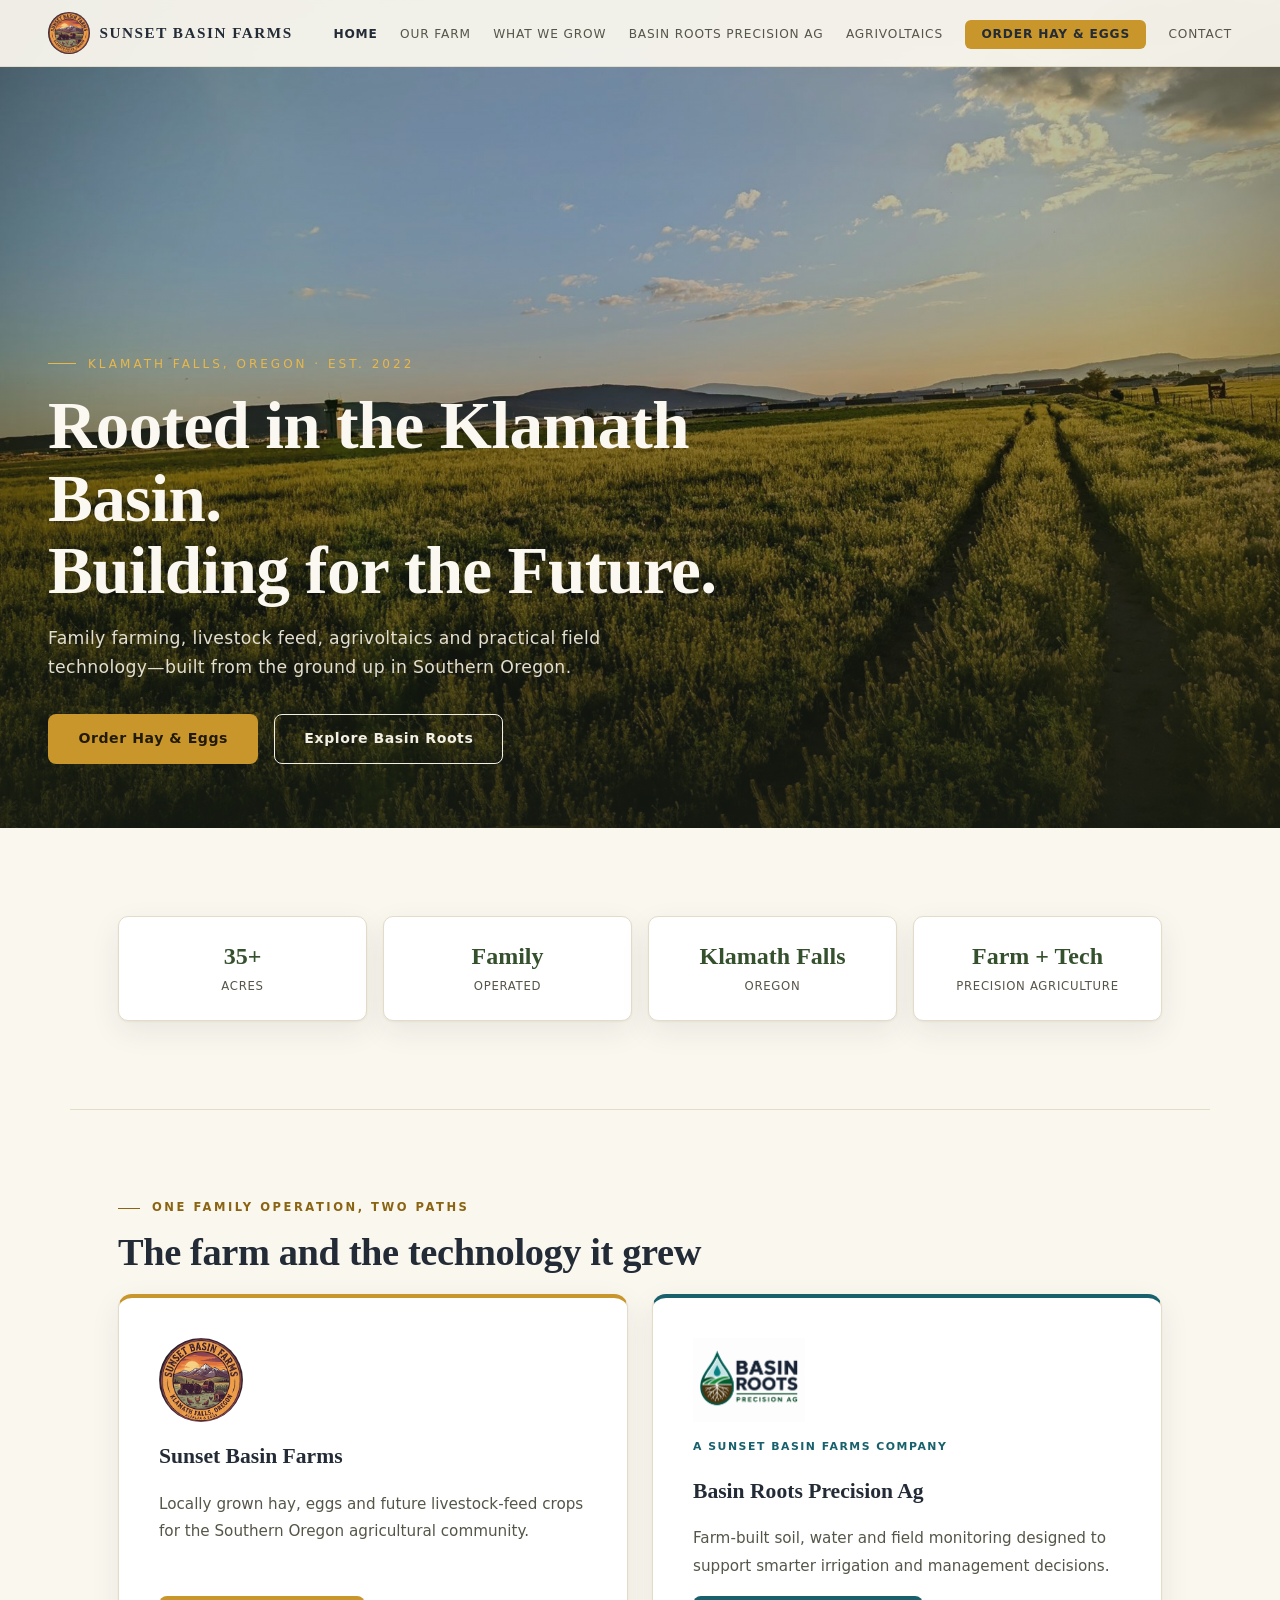
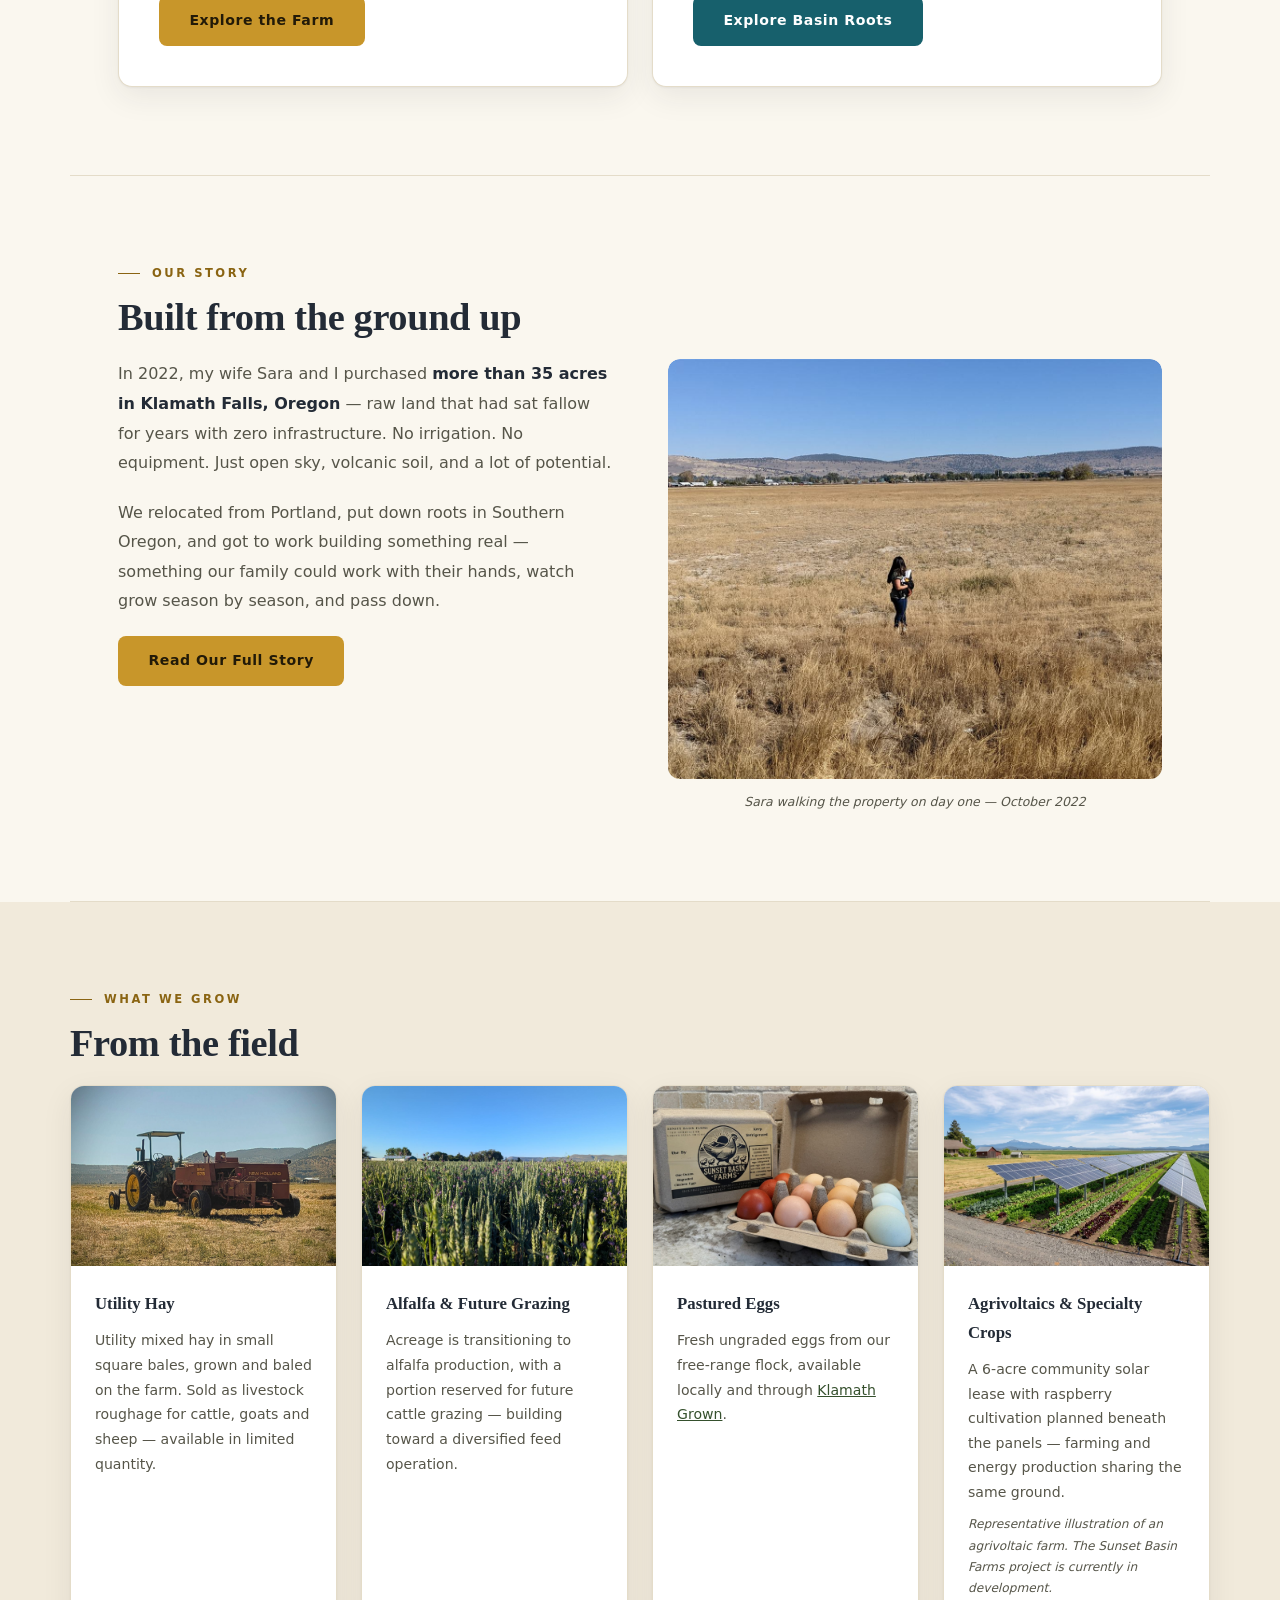
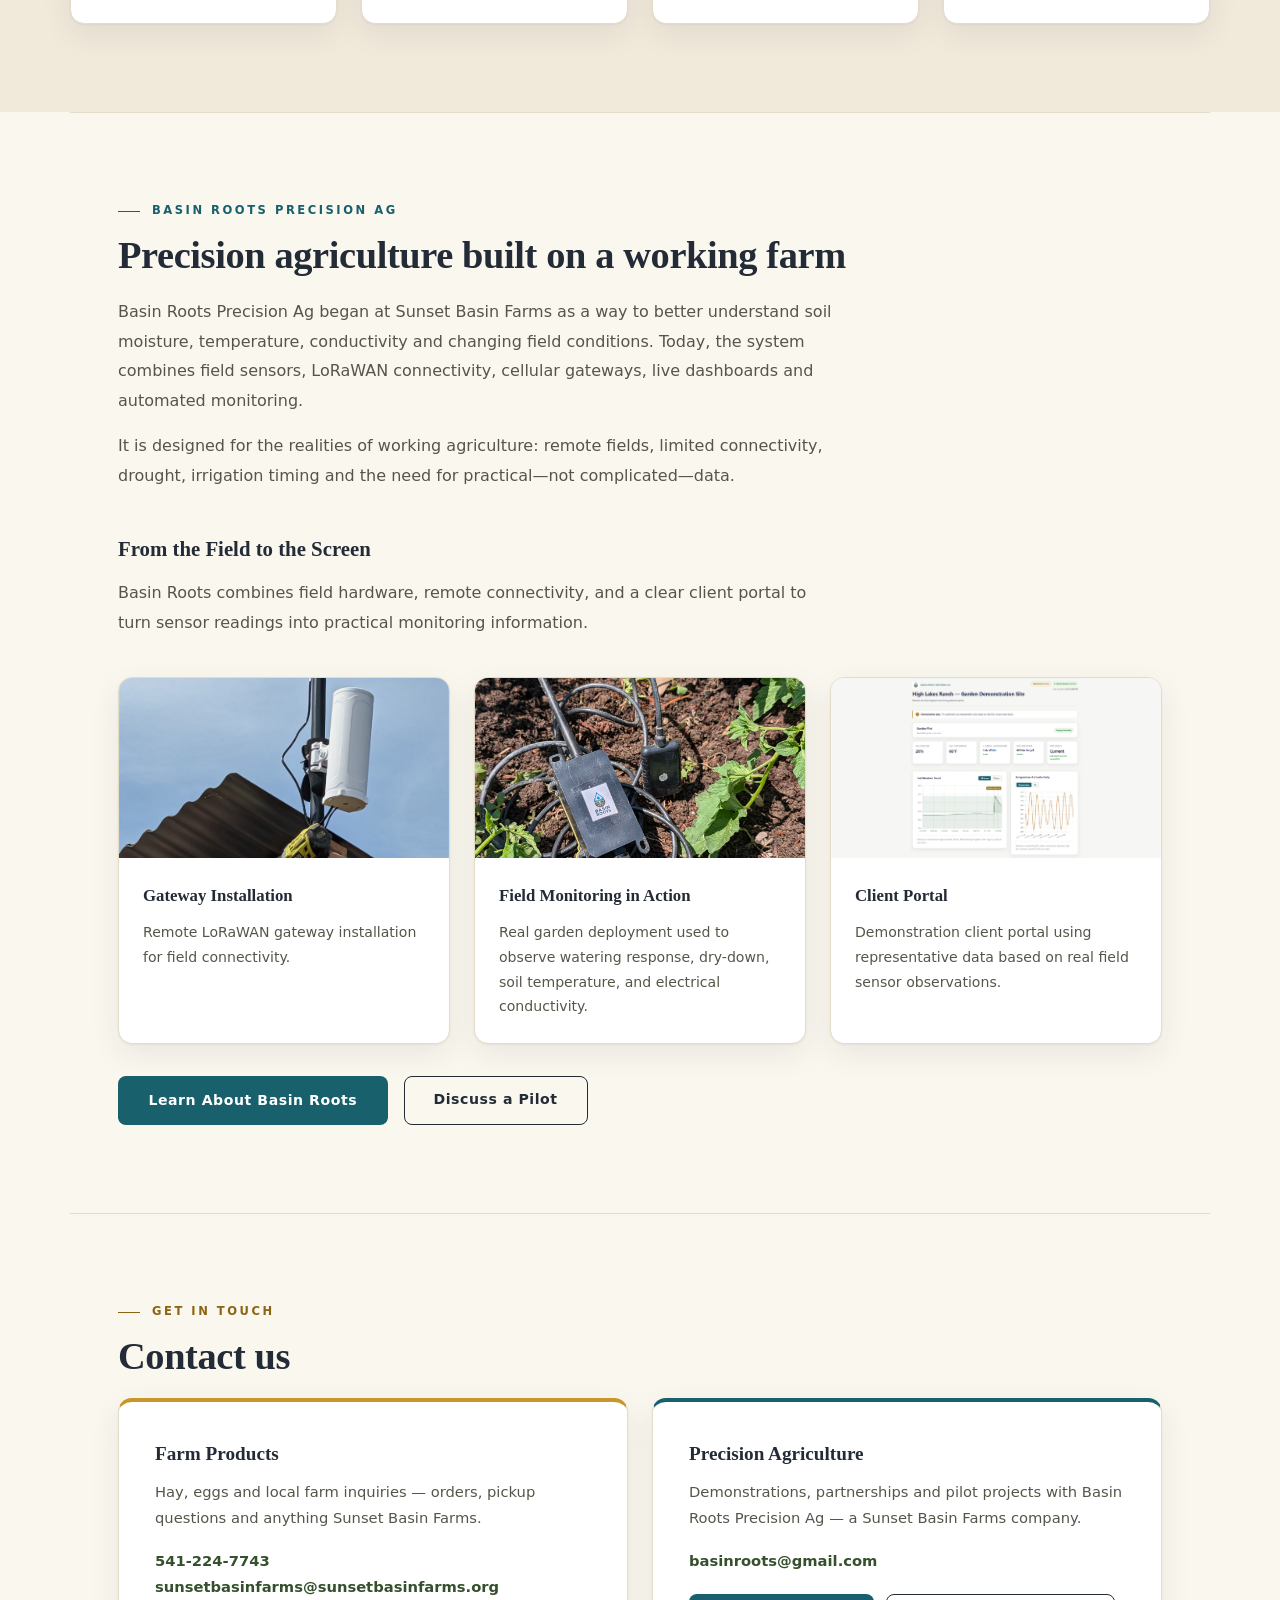
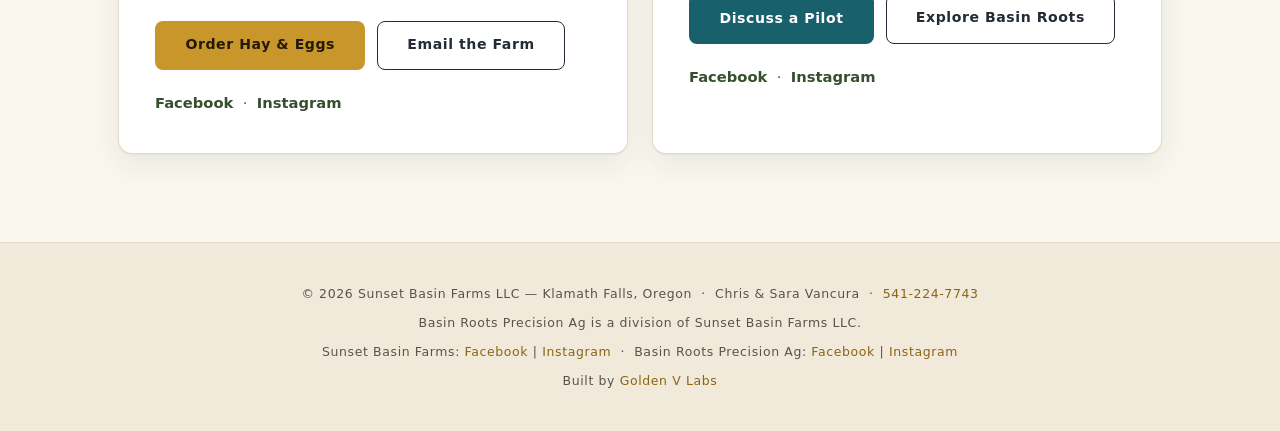
==== commit 908b70a0: "Update Basin Roots website imagery and portal preview Co-Authored-By: Claude Sonnet 5 <noreply@anthr" ====
--- a/index.html
+++ b/index.html
@@ -194,31 +194,32 @@
     drought, irrigation timing and the need for practical—not complicated—data.
   </p>
 
-  <div class="photo-grid" style="margin-bottom:2rem;">
-    <img src="images/basin-roots-gateway-installation.jpg" alt="Installing the LoRaWAN gateway antenna on the barn roof at Sunset Basin Farms" loading="lazy">
-    <img src="images/basin-roots-soil-gauges.png" alt="Soil sensor readout gauges showing live moisture, conductivity and temperature from two field sensors" style="object-fit:contain; background:#14181D;" loading="lazy">
-    <img src="images/basin-roots-dashboard.png" alt="Basin Roots dashboard charting a month of soil moisture, temperature, conductivity and battery voltage" style="object-fit:contain; background:#14181D;" loading="lazy">
-    <div class="field-sensor-visual">
-      <p class="panel-heading" data-field="panelStatus">Last known reading — live feed temporarily unavailable</p>
-      <div class="field-sensor-metric">
-        <span class="field-sensor-metric-label">Soil Moisture</span>
-        <span class="field-sensor-metric-value" data-field="soilMoisture">20.9%</span>
-      </div>
-      <div class="field-sensor-metric">
-        <span class="field-sensor-metric-label">Soil Temperature</span>
-        <span class="field-sensor-metric-value" data-field="soilTemperatureF">60.6&deg;F</span>
-      </div>
-      <div class="field-sensor-metric">
-        <span class="field-sensor-metric-label">Soil Condition</span>
-        <span class="field-sensor-metric-value" data-field="soilCondition">Drying</span>
-      </div>
-      <div class="field-sensor-metric">
-        <span class="field-sensor-metric-label">Sensor Status</span>
-        <span class="field-sensor-metric-value" data-field="sensorStatus" style="color:#2E7D32;">Online</span>
-      </div>
-      <div class="field-sensor-metric">
-        <span class="field-sensor-metric-label">Last Updated</span>
-        <span class="field-sensor-metric-value" data-field="lastUpdated">Today</span>
+  <h3 style="font-size:1.3rem; font-weight:700; color:var(--ink); margin-bottom:0.75rem;">From the Field to the Screen</h3>
+  <p class="section-intro" style="margin-top:0;">
+    Basin Roots combines field hardware, remote connectivity, and a clear client portal to turn
+    sensor readings into practical monitoring information.
+  </p>
+
+  <div class="feature-grid" style="margin-bottom:2rem;">
+    <div class="feature-card">
+      <img src="images/basin-roots-gateway-installation.jpg" alt="Installing a Basin Roots LoRaWAN gateway at Sunset Basin Farms." loading="lazy">
+      <div class="feature-body">
+        <h4 class="feature-title">Gateway Installation</h4>
+        <p class="feature-desc">Remote LoRaWAN gateway installation for field connectivity.</p>
+      </div>
+    </div>
+    <div class="feature-card">
+      <img src="images/soilsensoringarden.jpg" alt="Basin Roots soil sensor installed in a tomato garden root zone." loading="lazy">
+      <div class="feature-body">
+        <h4 class="feature-title">Field Monitoring in Action</h4>
+        <p class="feature-desc">Real garden deployment used to observe watering response, dry-down, soil temperature, and electrical conductivity.</p>
+      </div>
+    </div>
+    <div class="feature-card">
+      <img src="images/ScreenshotPortalDemo.png" alt="Basin Roots Precision Ag demonstration client portal showing soil moisture, temperature, conductivity, and irrigation trends." style="object-fit:contain; background:#F6F7F4;" loading="lazy">
+      <div class="feature-body">
+        <h4 class="feature-title">Client Portal</h4>
+        <p class="feature-desc">Demonstration client portal using representative data based on real field sensor observations.</p>
       </div>
     </div>
   </div>
@@ -305,51 +306,6 @@
     });
   });
 
-  const fallbackFieldSensorData = {
-    soilMoisture: 20.9,
-    soilTemperatureF: 60.6,
-    soilCondition: 'Drying',
-    sensorStatus: 'Online',
-    lastUpdated: 'Today'
-  };
-
-  const updateFieldSensorPanel = (data) => {
-    const fields = {
-      soilMoisture: `${data.soilMoisture}%`,
-      soilTemperatureF: `${data.soilTemperatureF}°F`,
-      soilCondition: data.soilCondition,
-      sensorStatus: data.sensorStatus,
-      lastUpdated: data.lastUpdated
-    };
-
-    Object.entries(fields).forEach(([field, value]) => {
-      const element = document.querySelector(`[data-field="${field}"]`);
-      if (element) element.textContent = value;
-    });
-  };
-
-  const setPanelStatus = (live) => {
-    const heading = document.querySelector('[data-field="panelStatus"]');
-    if (heading) heading.textContent = live
-      ? 'Live field data'
-      : 'Last known reading — live feed temporarily unavailable';
-  };
-
-  updateFieldSensorPanel(fallbackFieldSensorData);
-
-  fetch('/data/latest-field-sensor.json')
-    .then(response => {
-      if (!response.ok) throw new Error('feed unavailable');
-      return response.json();
-    })
-    .then(data => {
-      updateFieldSensorPanel({ ...fallbackFieldSensorData, ...data });
-      setPanelStatus(true);
-    })
-    .catch(() => {
-      updateFieldSensorPanel(fallbackFieldSensorData);
-      setPanelStatus(false);
-    });
 </script>
 
 </body>
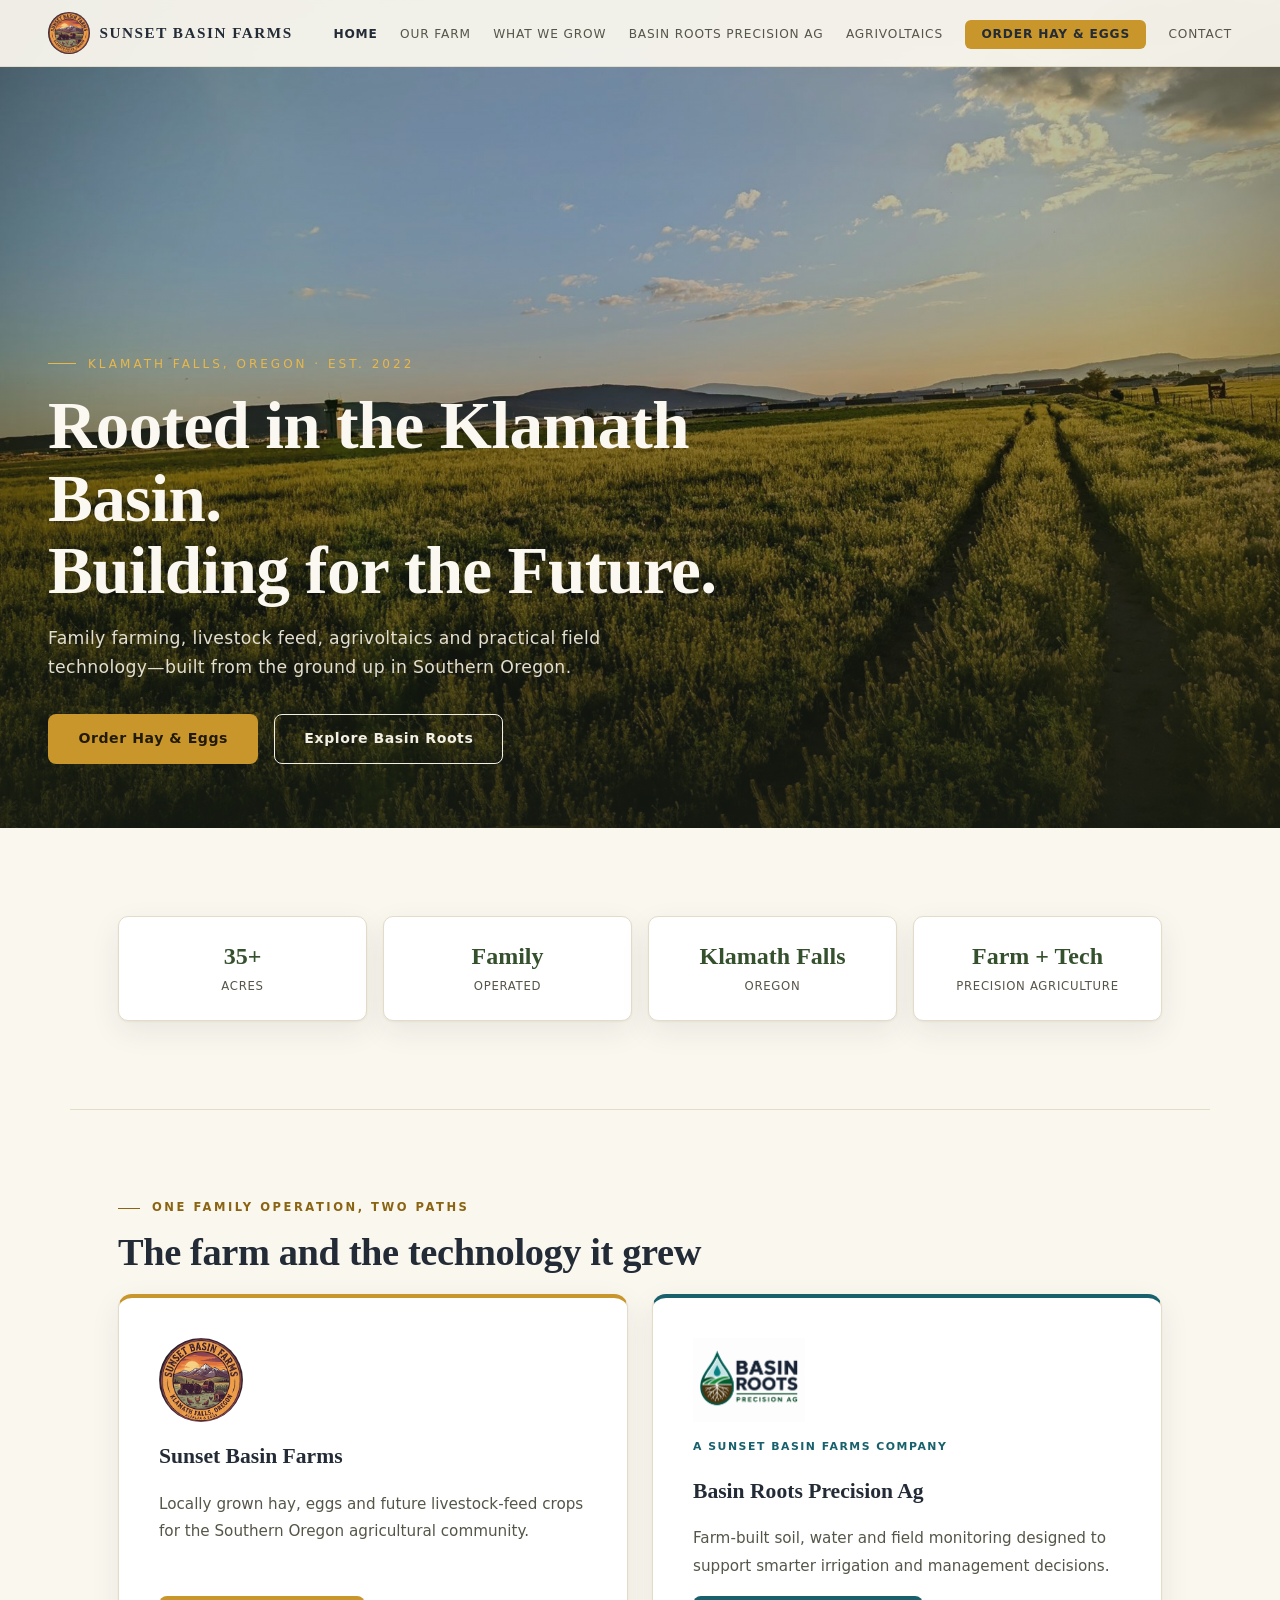
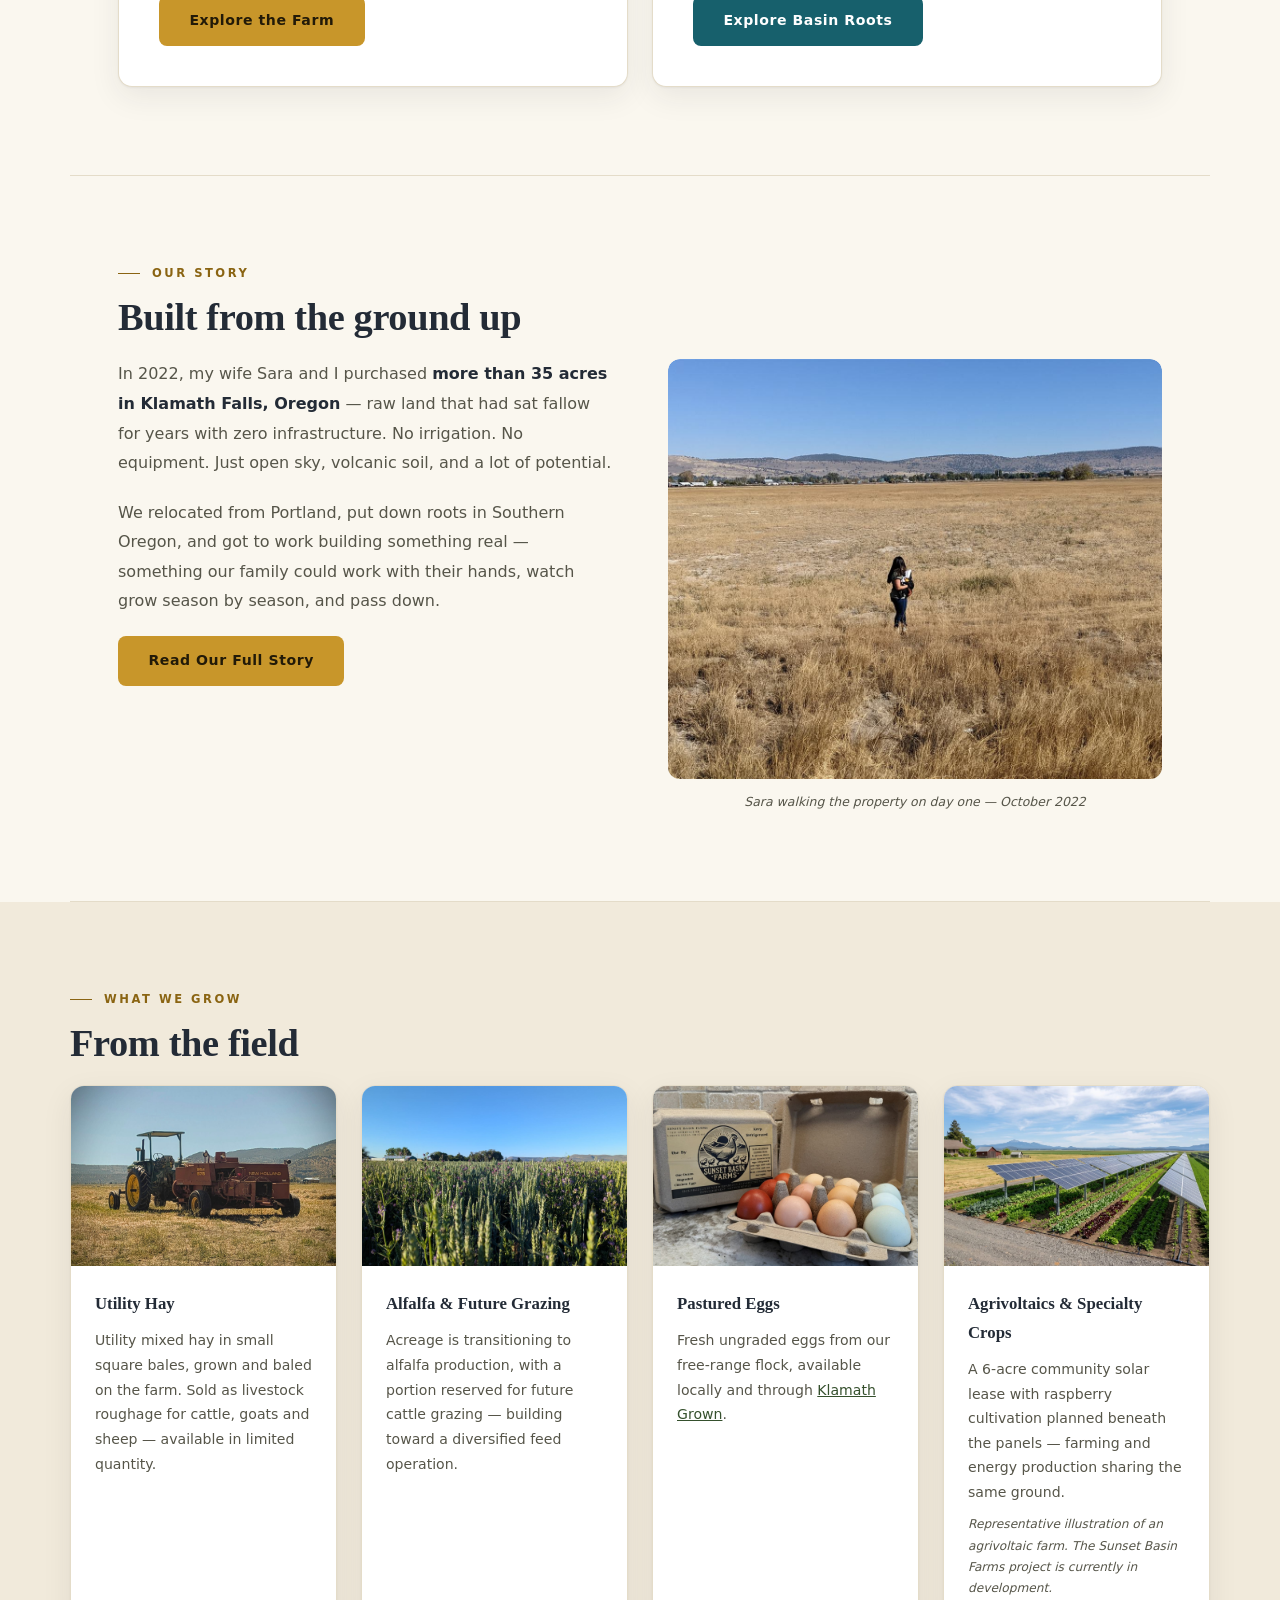
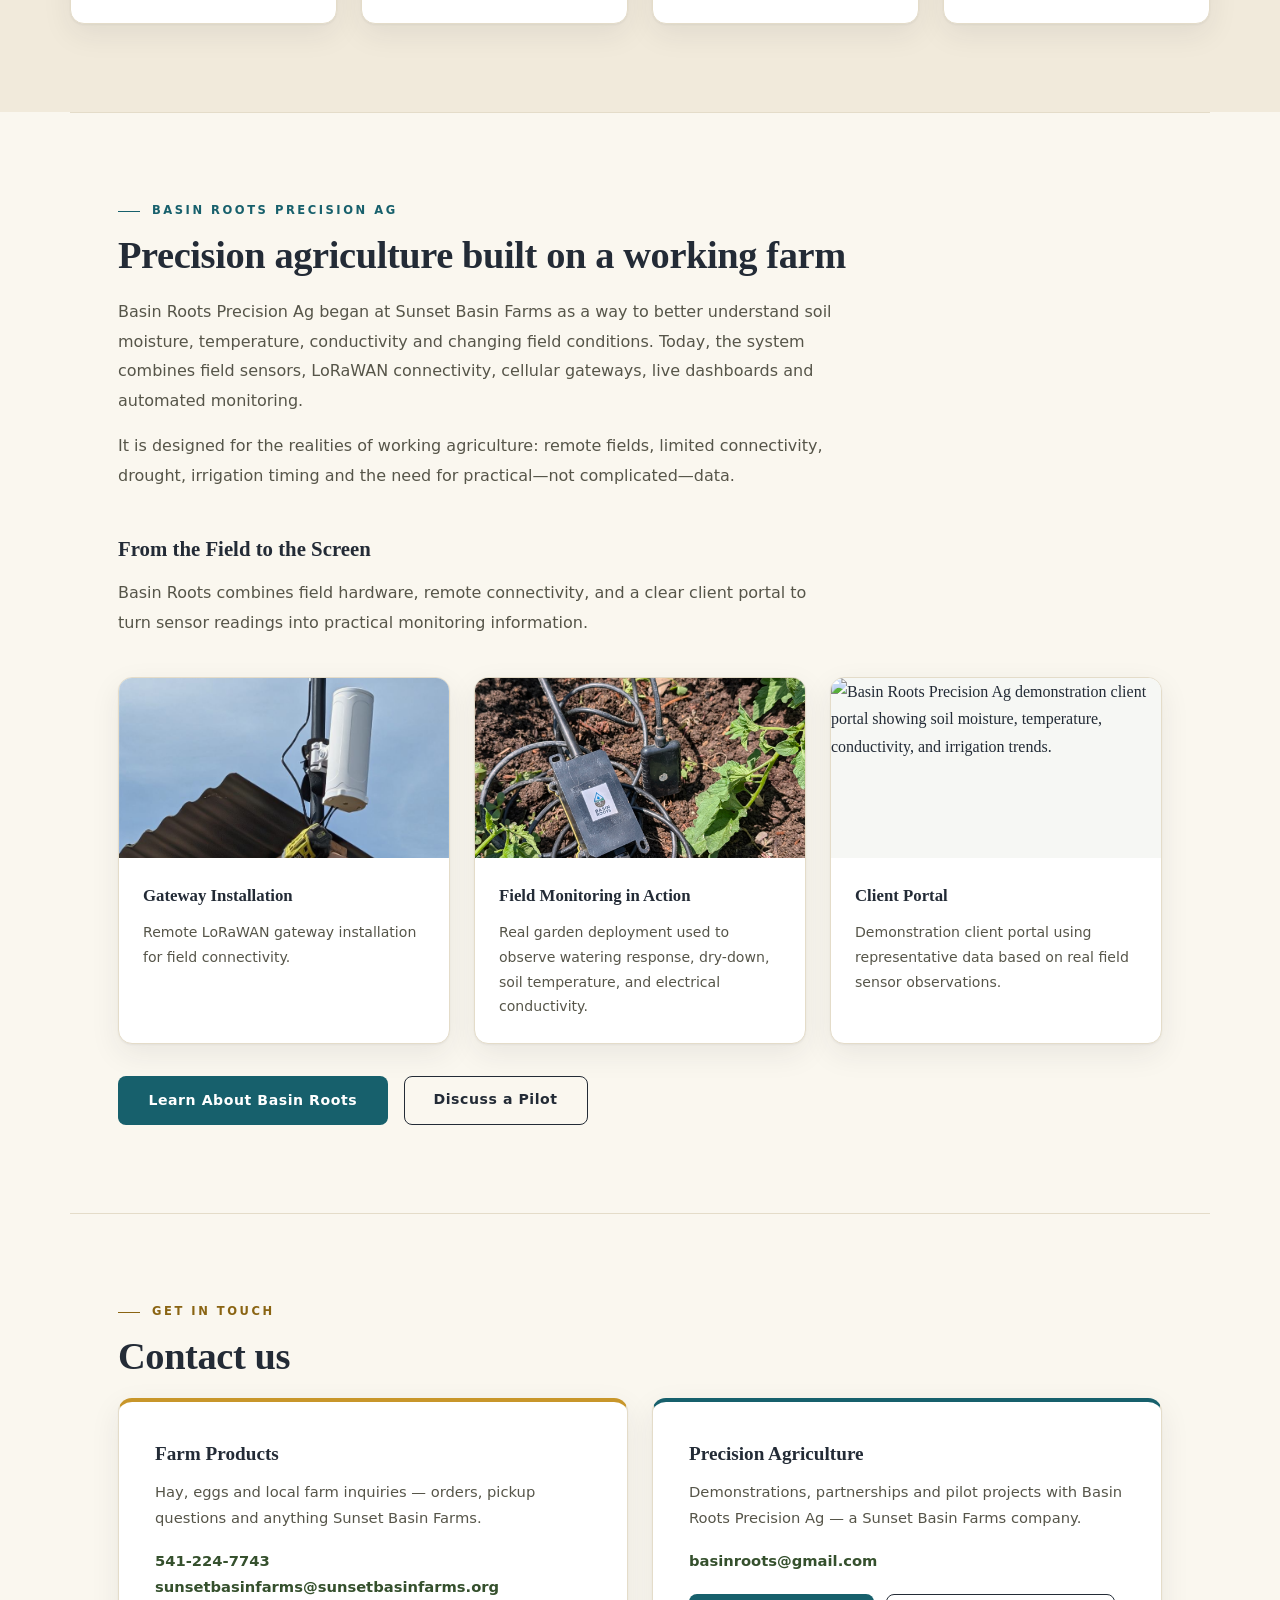
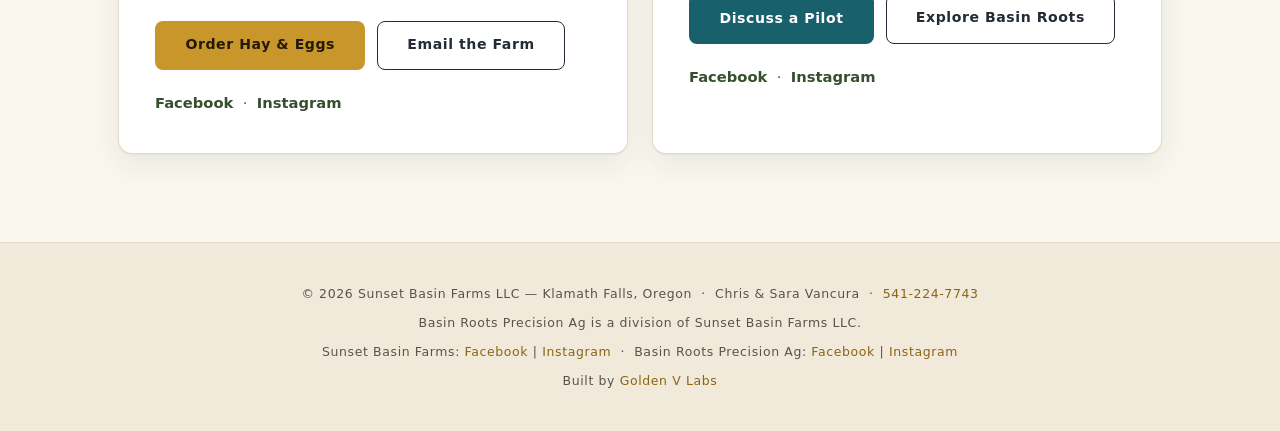
==== commit e056fbff: "Update portal demo screenshot reference Co-Authored-By: Claude Sonnet 5 <noreply@anthropic.com>" ====
--- a/index.html
+++ b/index.html
@@ -216,7 +216,7 @@
       </div>
     </div>
     <div class="feature-card">
-      <img src="images/ScreenshotPortalDemo.png" alt="Basin Roots Precision Ag demonstration client portal showing soil moisture, temperature, conductivity, and irrigation trends." style="object-fit:contain; background:#F6F7F4;" loading="lazy">
+      <img src="images/ScreenshotPortalDemo%202026-07-24%20132455.png" alt="Basin Roots Precision Ag demonstration client portal showing soil moisture, temperature, conductivity, and irrigation trends." style="object-fit:contain; background:#F6F7F4;" loading="lazy">
       <div class="feature-body">
         <h4 class="feature-title">Client Portal</h4>
         <p class="feature-desc">Demonstration client portal using representative data based on real field sensor observations.</p>
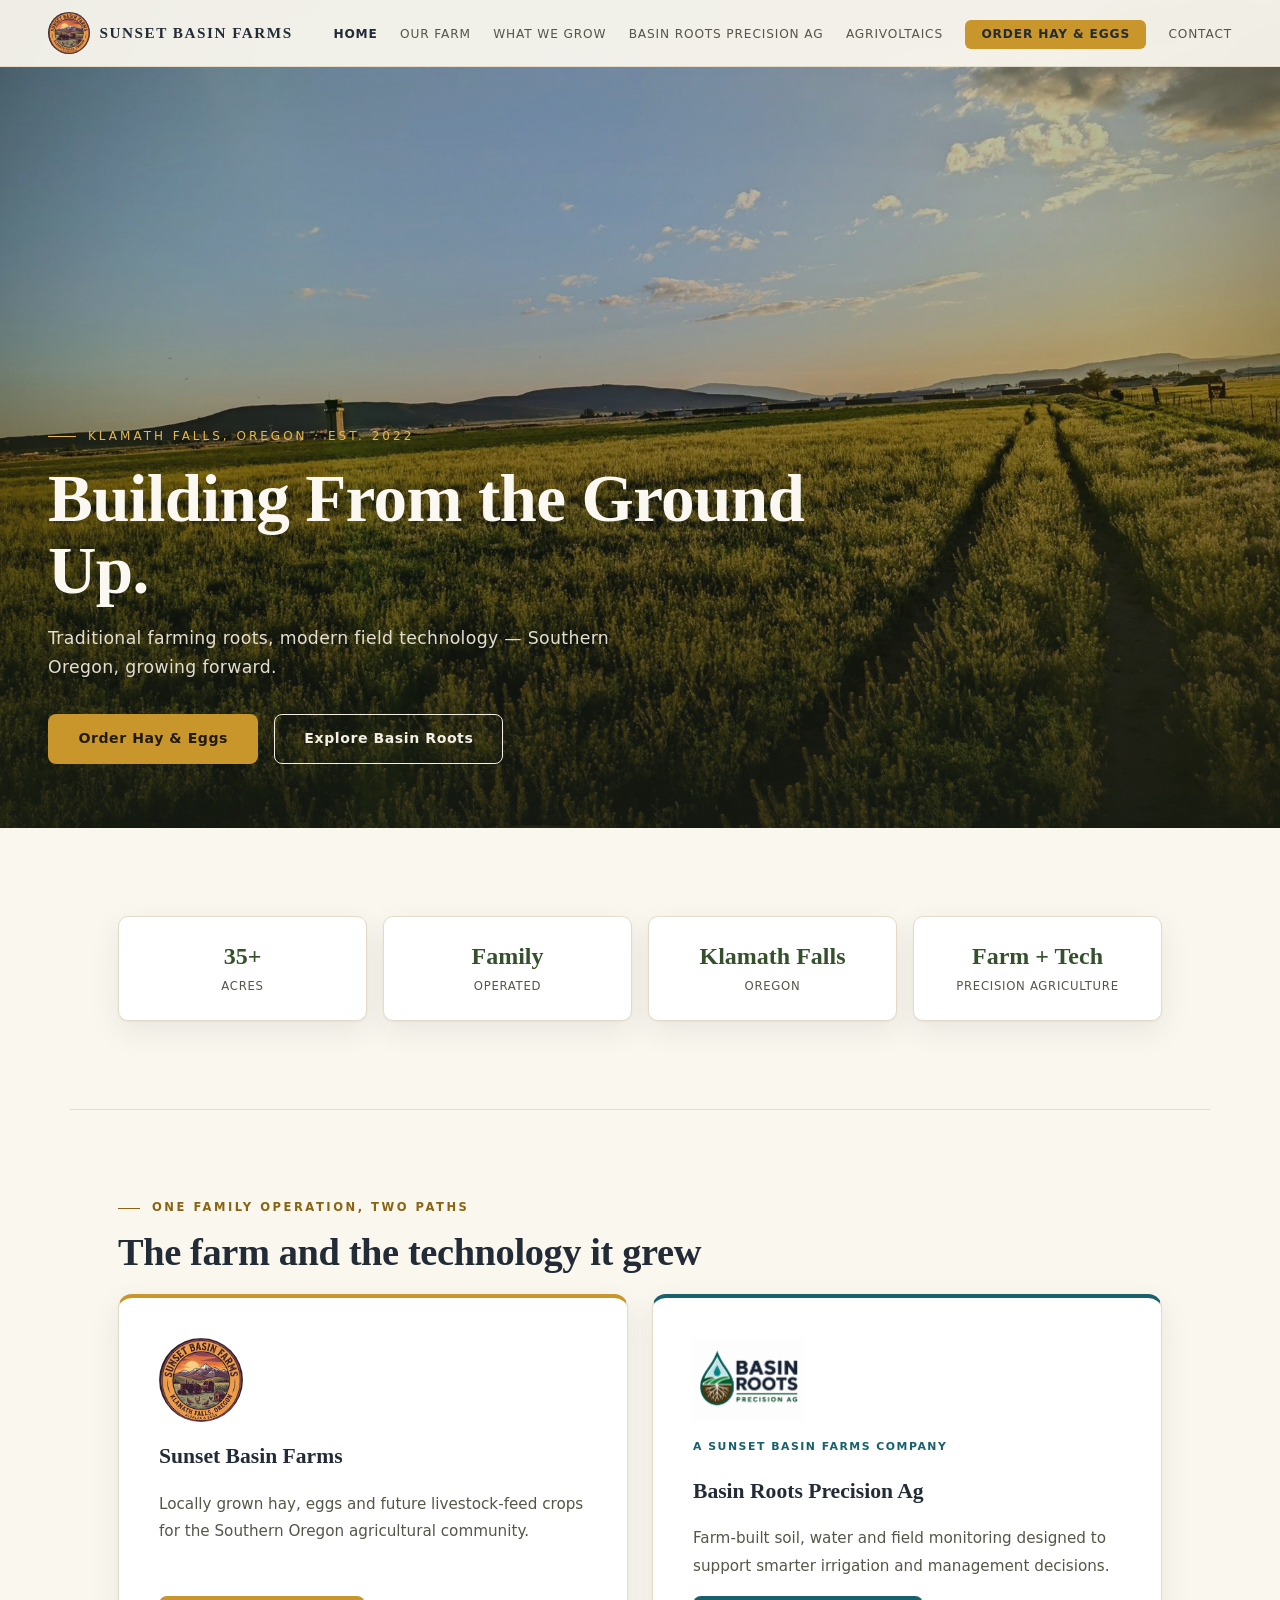
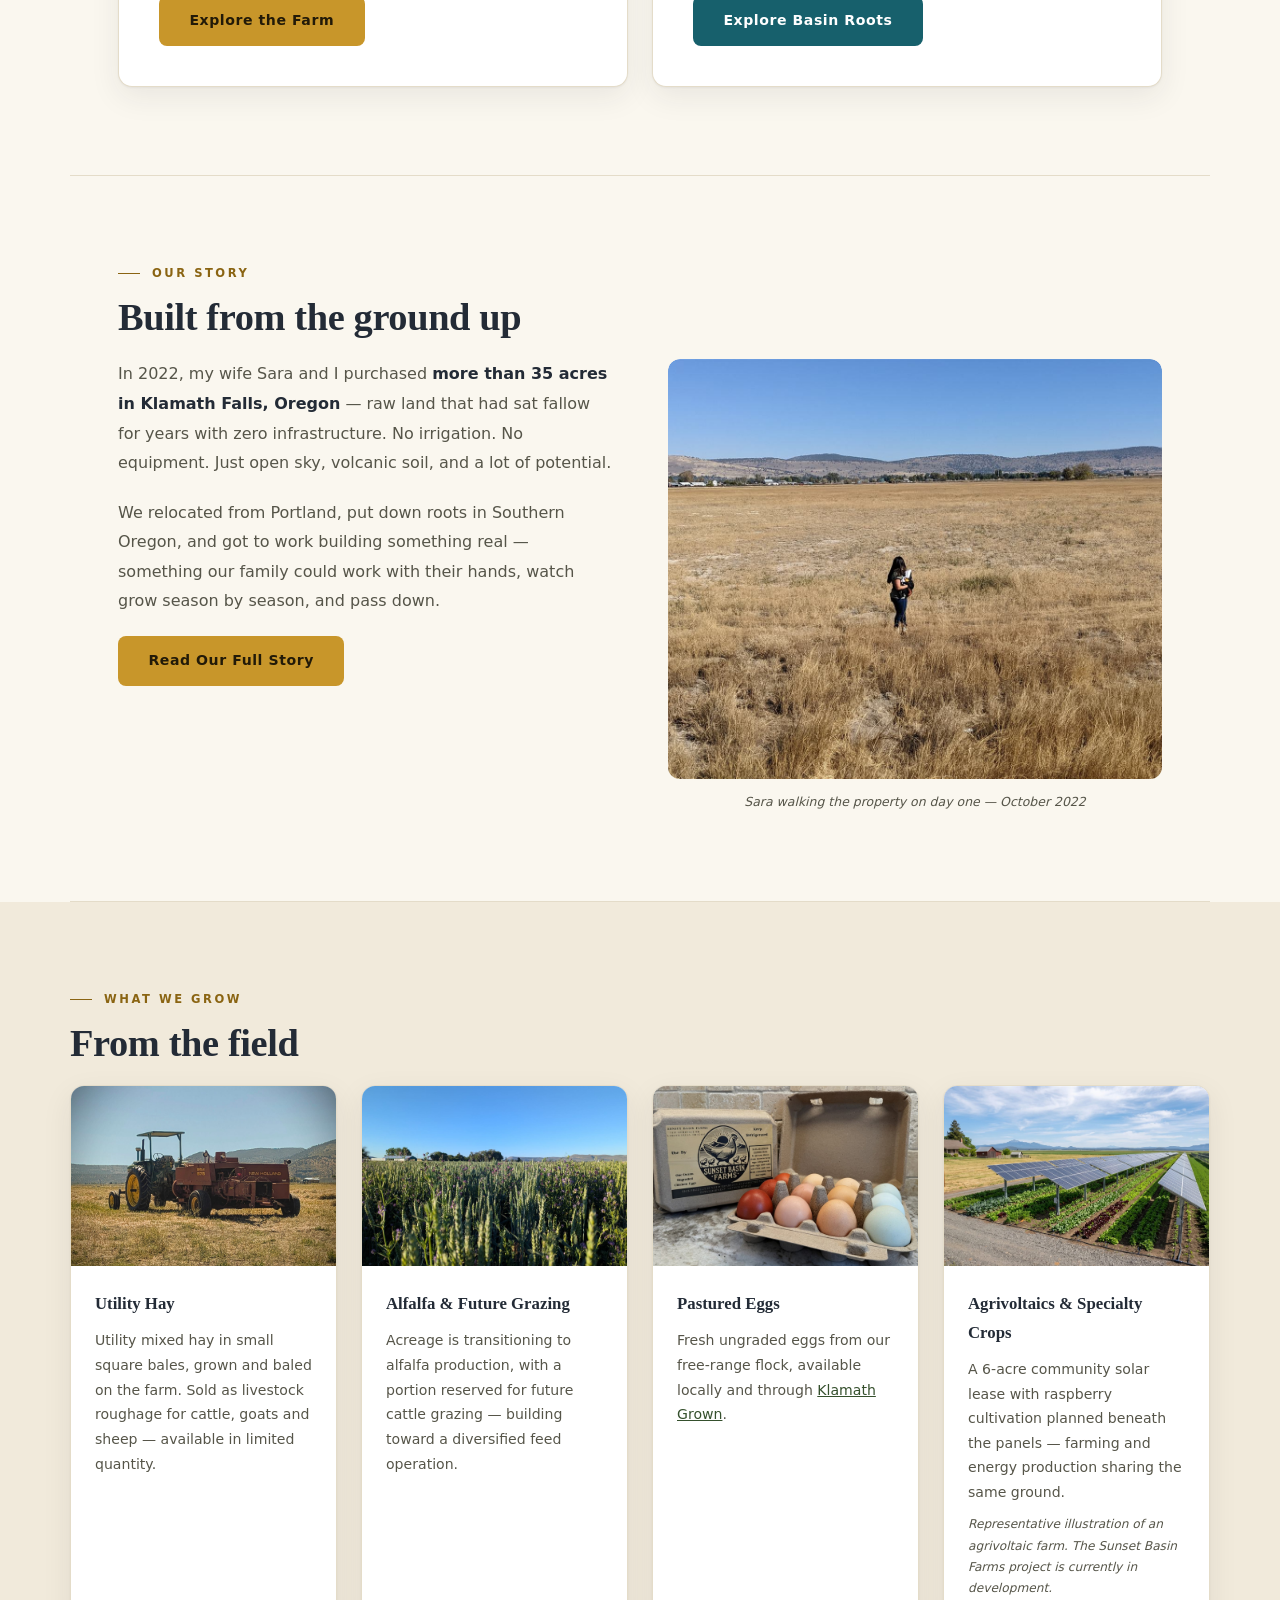
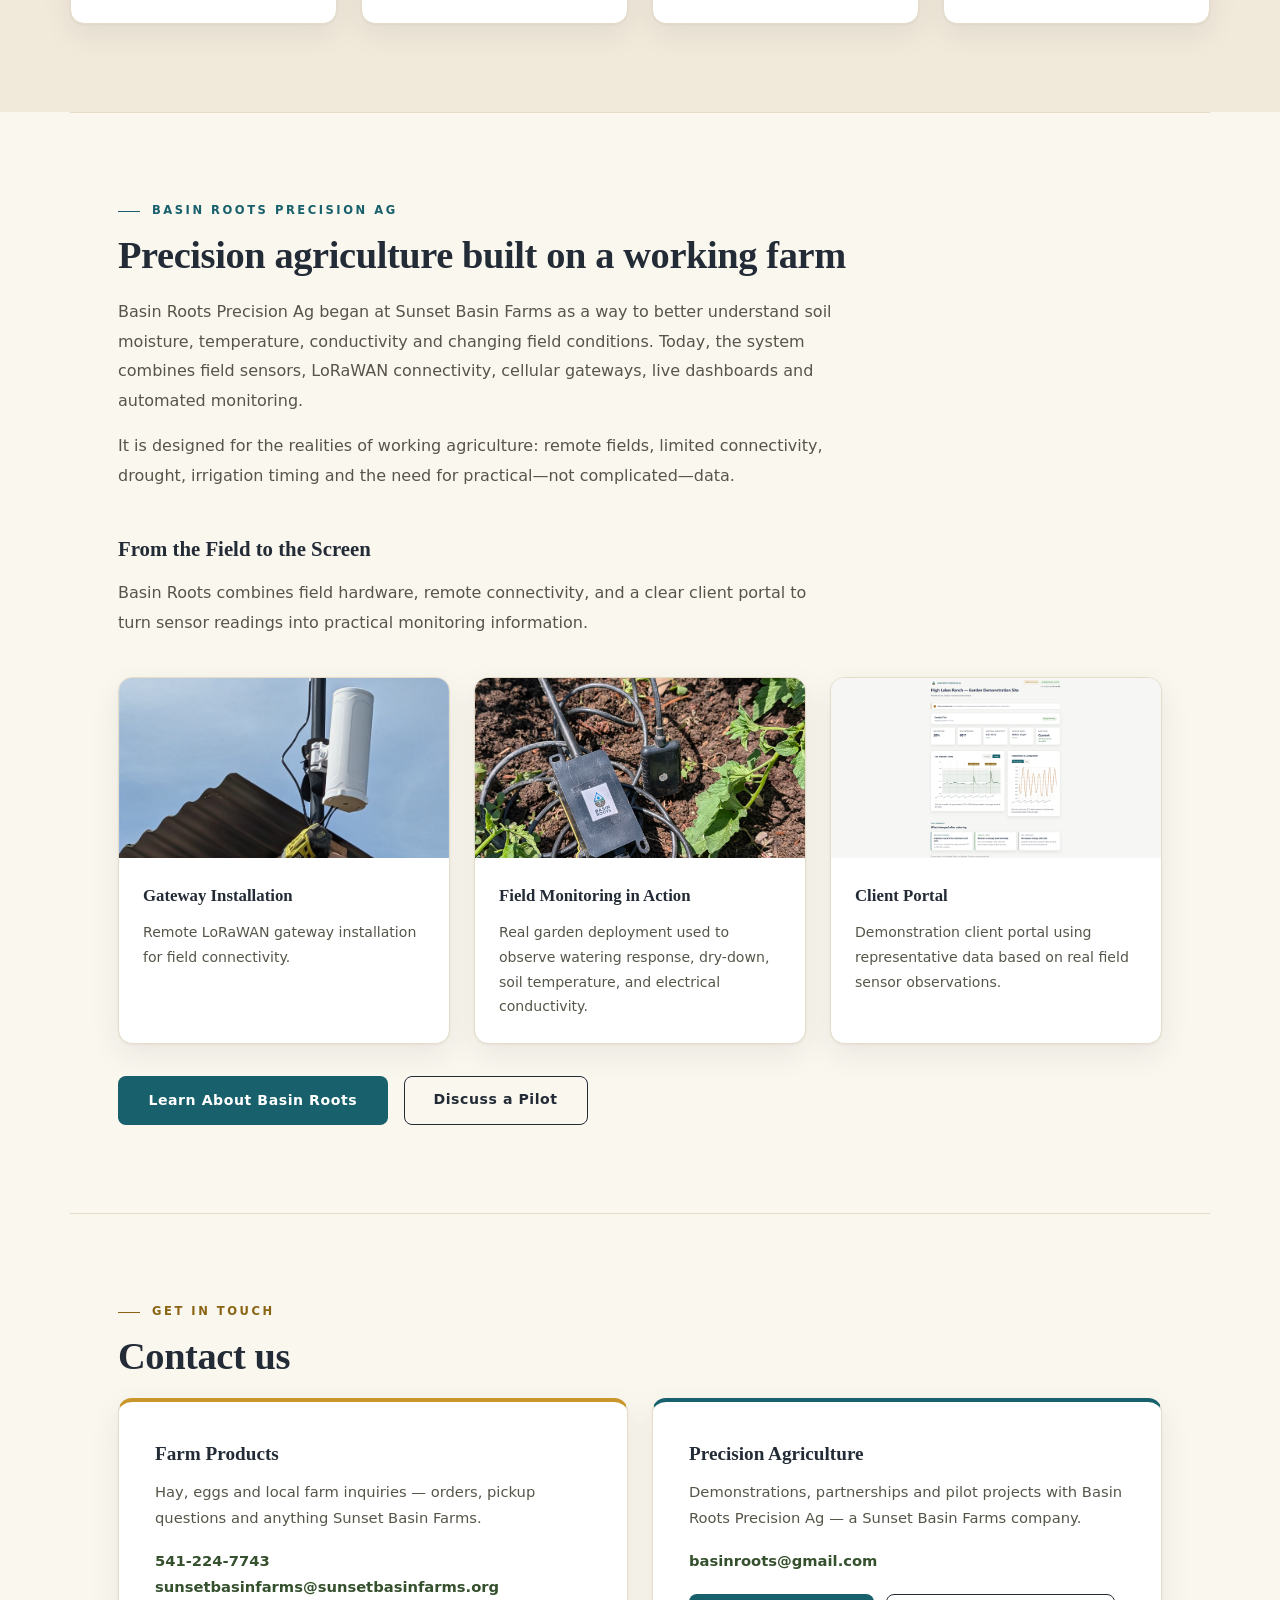
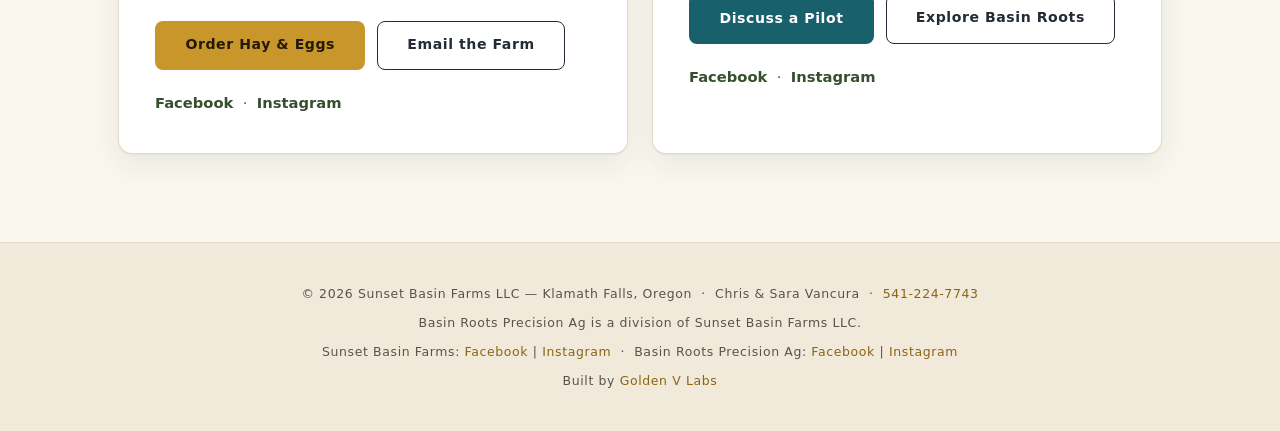
==== commit 687fb765: "Update homepage hero headline and subtext Co-Authored-By: Claude Sonnet 5 <noreply@anthropic.com>" ====
--- a/index.html
+++ b/index.html
@@ -42,8 +42,8 @@
   <div class="hero-overlay"></div>
   <div class="hero-content">
     <p class="hero-eyebrow">Klamath Falls, Oregon · Est. 2022</p>
-    <h1>Rooted in the Klamath Basin.<br>Building for the Future.</h1>
-    <p class="hero-sub">Family farming, livestock feed, agrivoltaics and practical field technology—built from the ground up in Southern Oregon.</p>
+    <h1>Building From the Ground Up.</h1>
+    <p class="hero-sub">Traditional farming roots, modern field technology — Southern Oregon, growing forward.</p>
     <div class="hero-actions">
       <a href="preorder.html" class="btn-primary">Order Hay &amp; Eggs</a>
       <a href="basin-roots/" class="btn-secondary">Explore Basin Roots</a>
